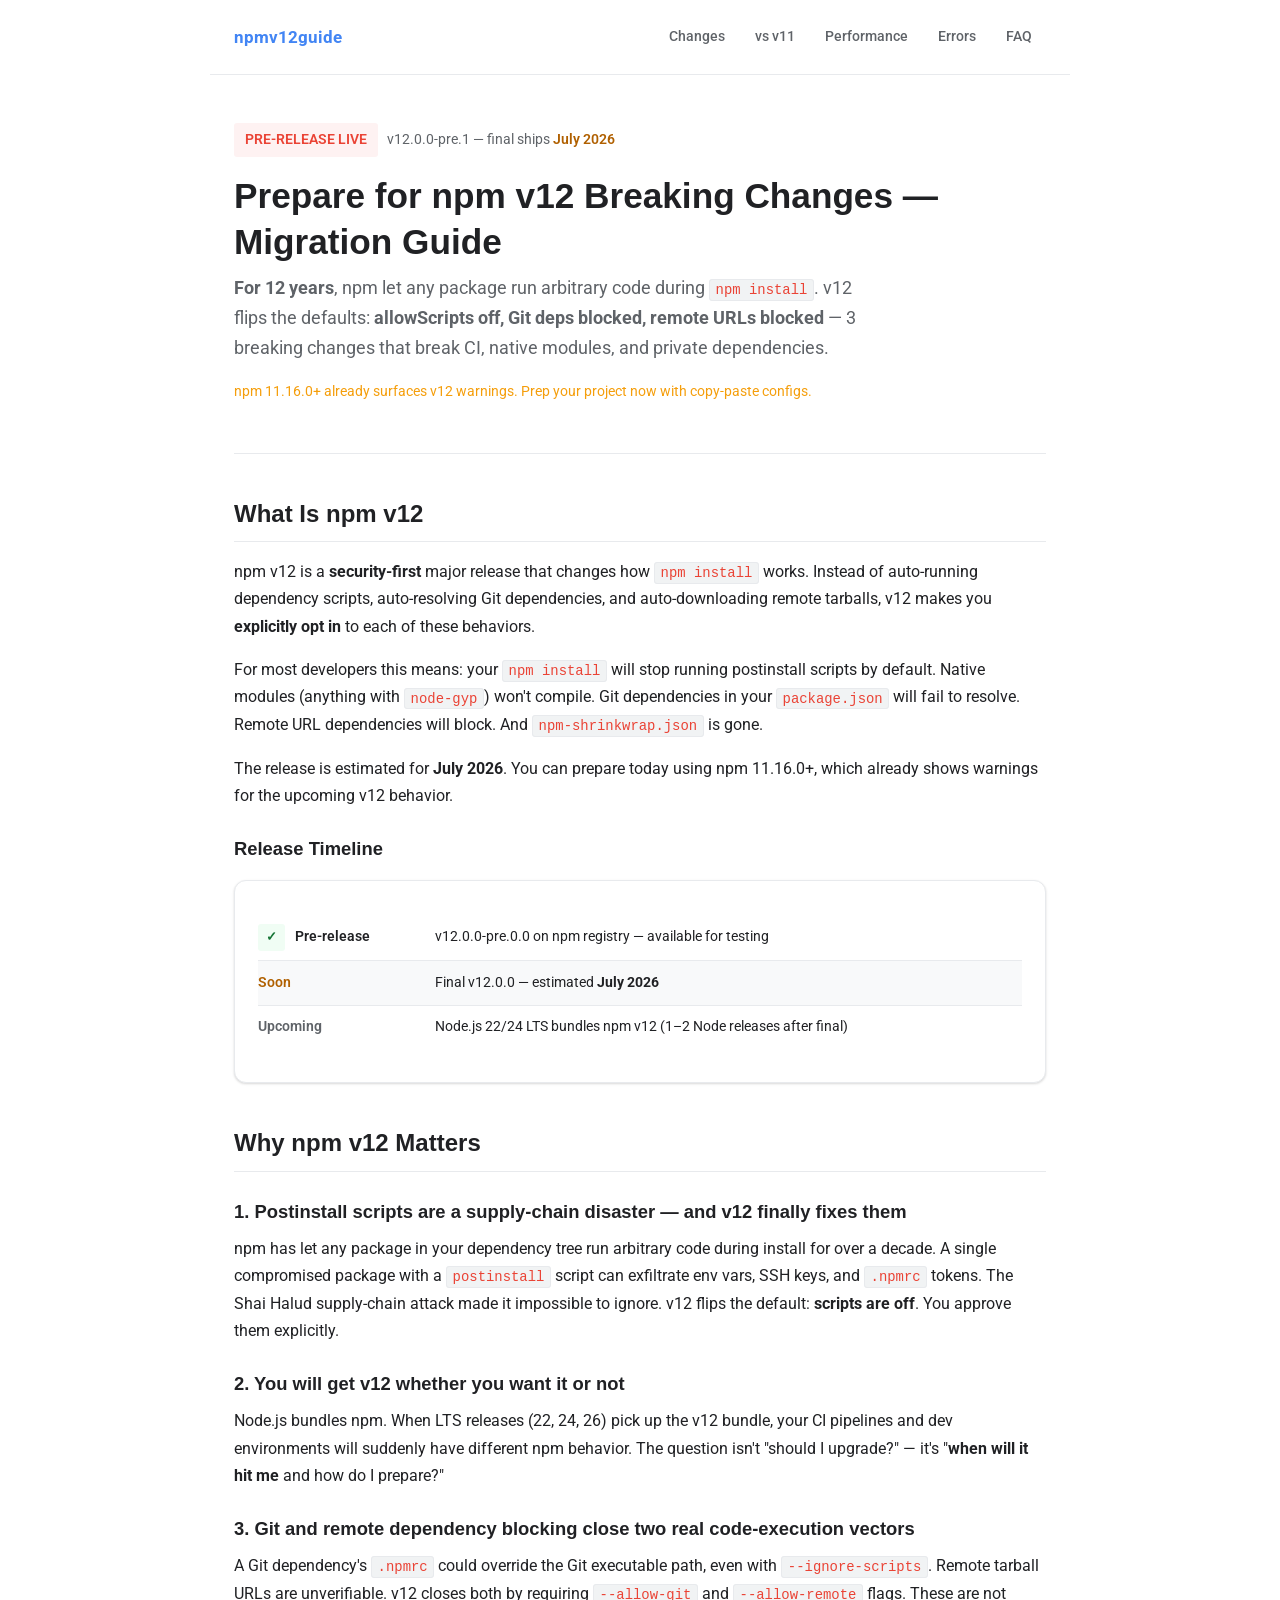
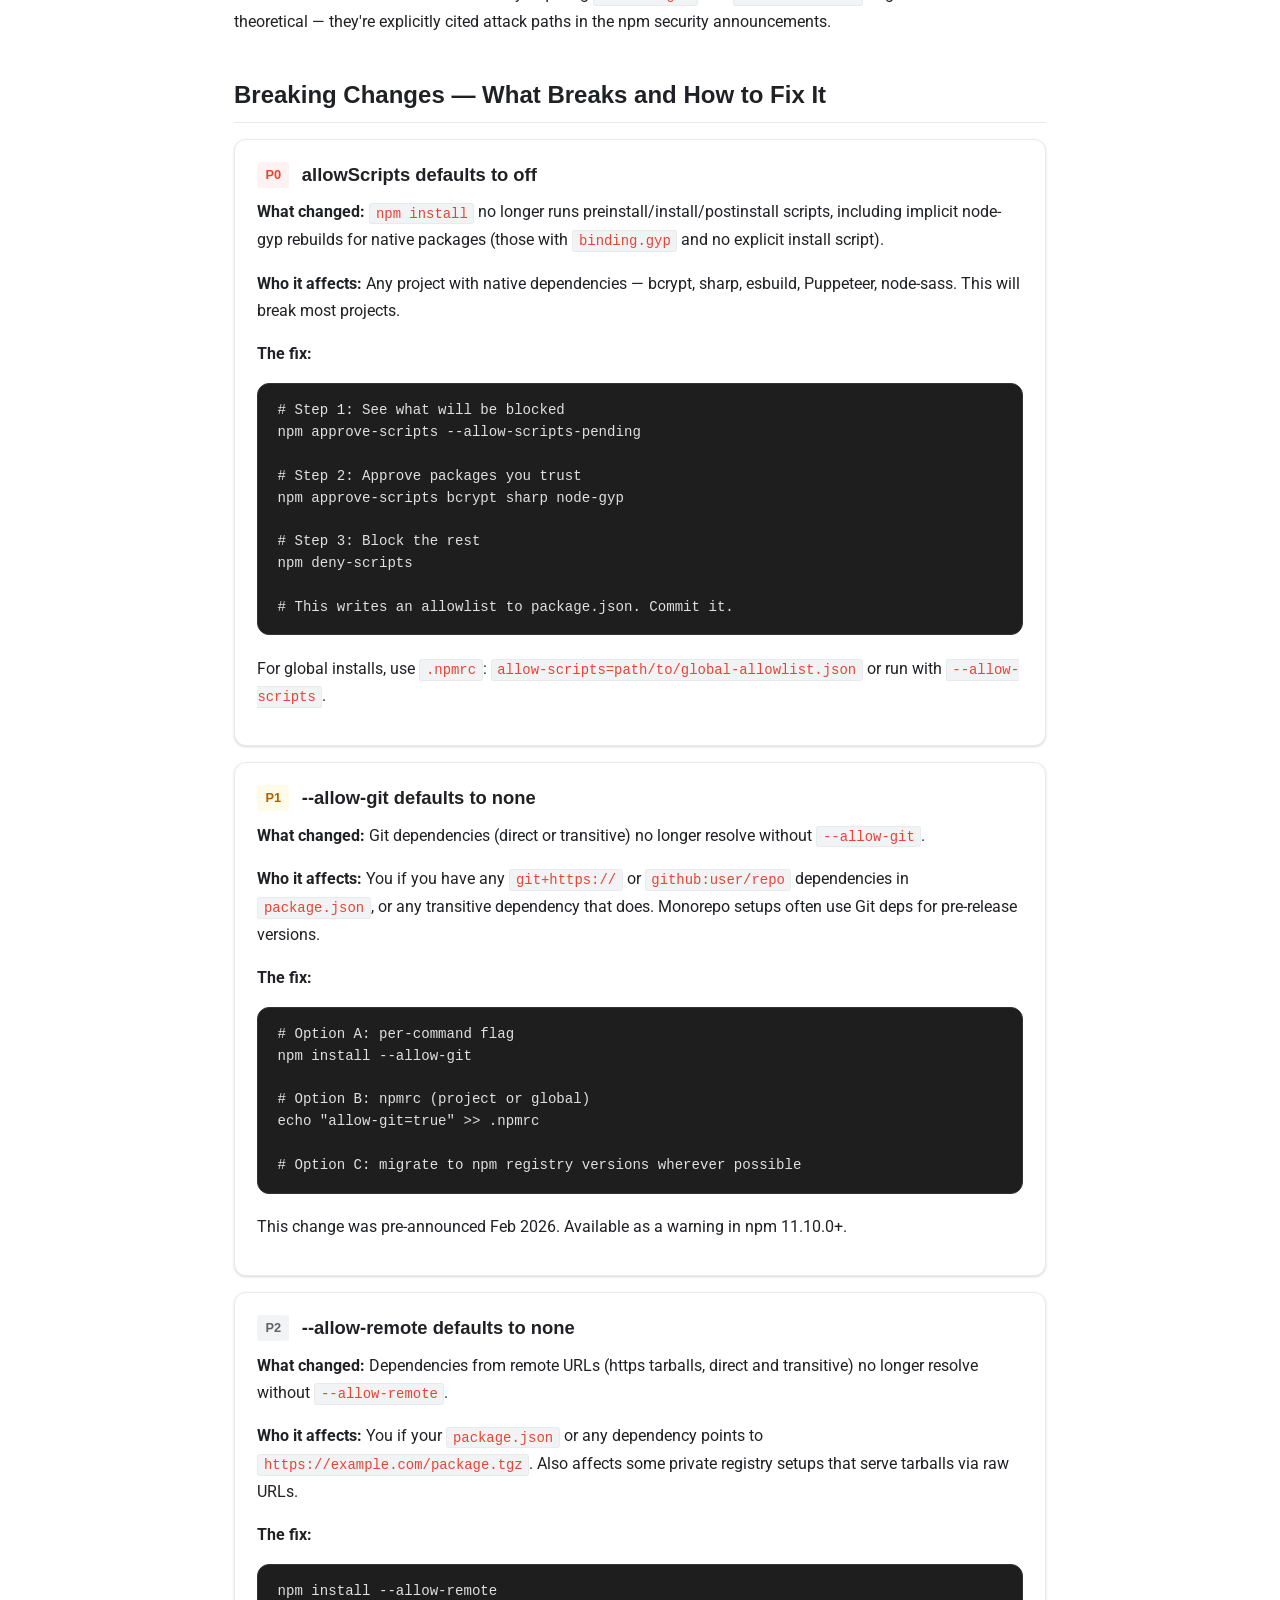
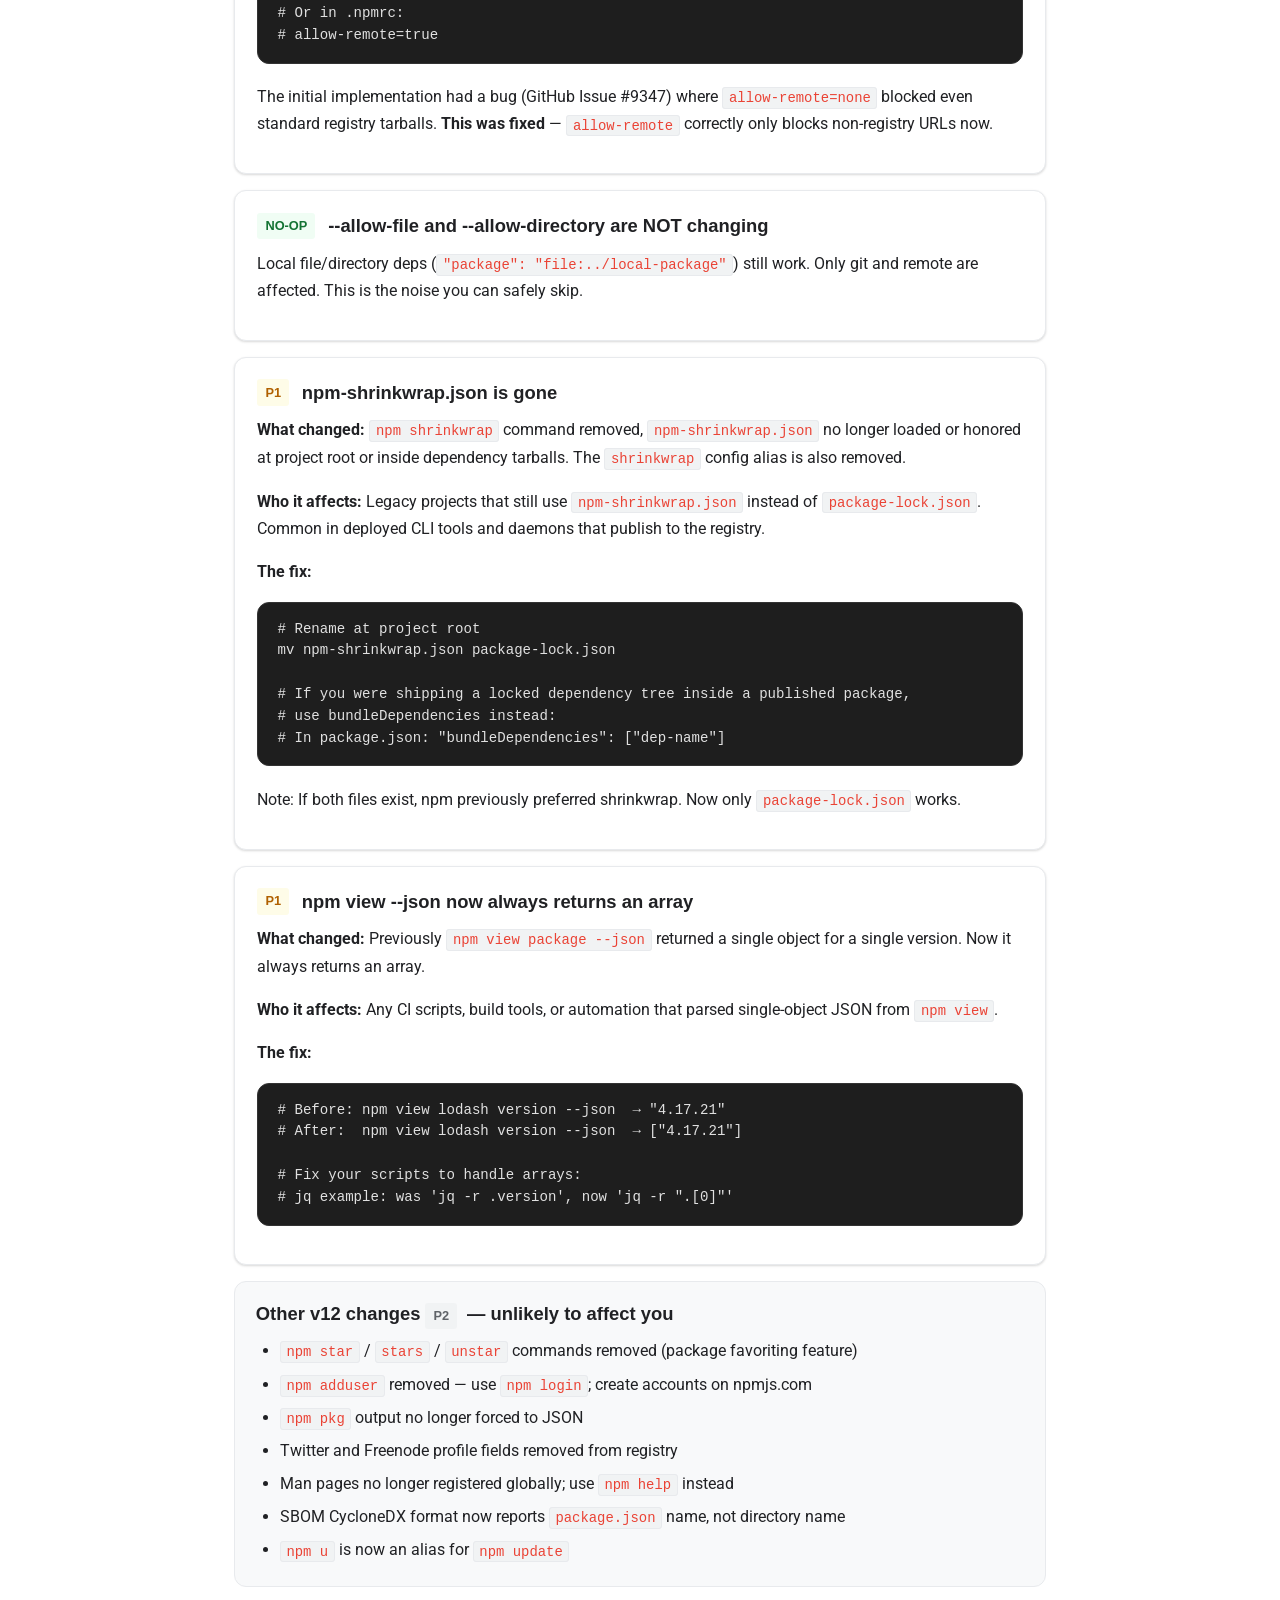
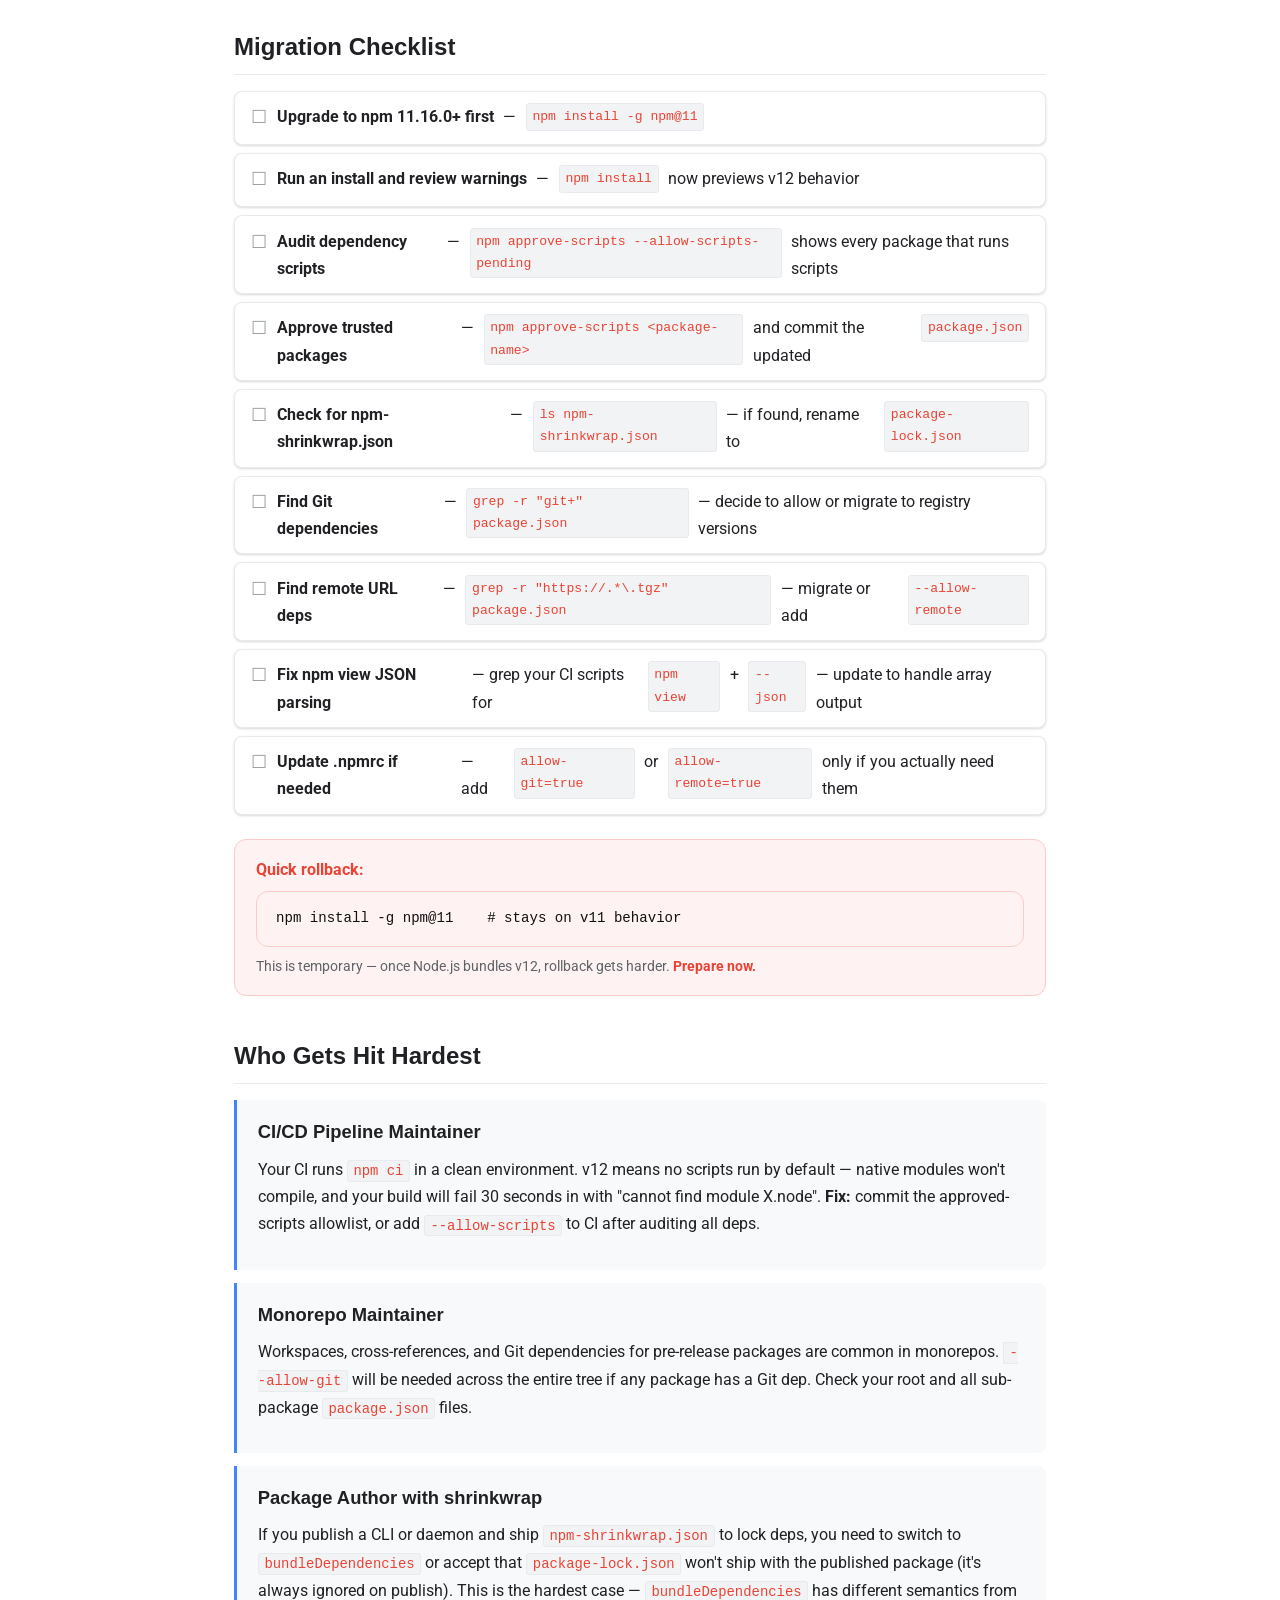
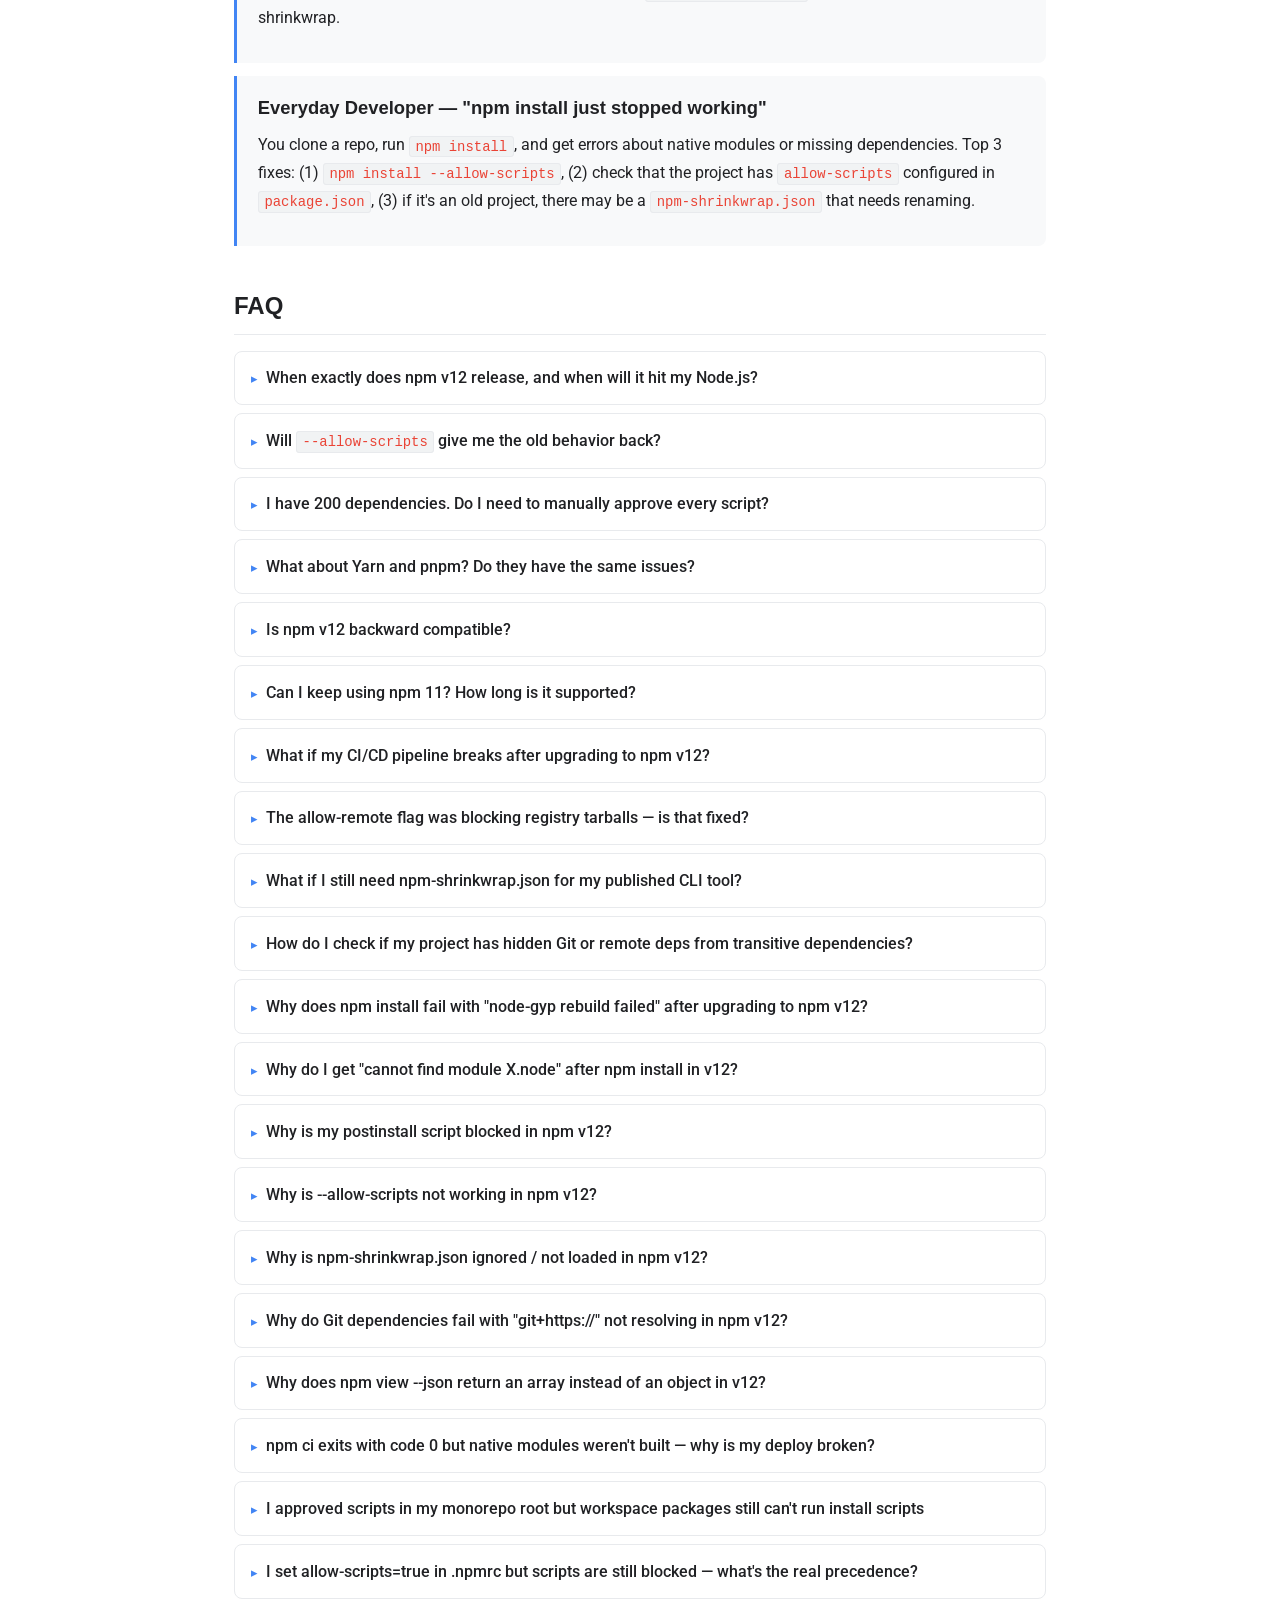
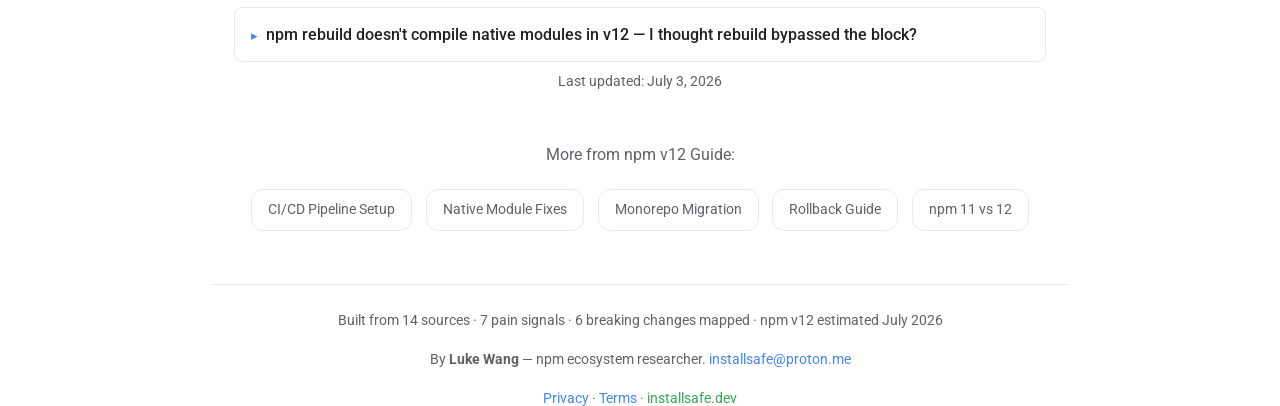
==== index.html @ 4acd0937 "fix: _redirects, E-E-A-T signals (author, email, visible date) - Add _redirects file - Add visible "" ====
<!DOCTYPE html>
<html lang="en">
<head>
<meta charset="UTF-8">
<meta name="viewport" content="width=device-width, initial-scale=1.0">
<title>npm v12 Breaking Changes &amp; Release Date — July 2026 Migration Guide</title>
<meta name="description" content="npm v12 pre-release is live (v12.0.0-pre.1, June 19). Final ships July 2026. Scripts disabled by default, Git deps blocked, remote URLs blocked. 11.16.0 is the last 11.x stable.">
<meta property="og:title" content="npm v12 Breaking Changes &amp; Release Date — July 2026 Migration Guide">
<meta property="og:description" content="npm v12 pre-release is live (v12.0.0-pre.1, June 19). Final ships July 2026. Scripts disabled by default, Git deps blocked, remote URLs blocked. 11.16.0 is the last 11.x stable.">
<meta property="og:type" content="article">
<meta property="og:url" content="https://installsafe.dev/">
<meta property="og:site_name" content="npm v12 Guide">
<meta name="twitter:card" content="summary_large_image">
<meta name="twitter:title" content="npm v12 Breaking Changes &amp; Release Date — July 2026 Migration Guide">
<meta property="og:image" content="https://installsafe.dev/assets/og-image.png">
<meta property="og:image:width" content="1200">
<meta property="og:image:height" content="630">
<meta name="twitter:image" content="https://installsafe.dev/assets/og-image.png">
<meta name="twitter:description" content="npm v12 pre-release is live (v12.0.0-pre.1). Final ships July 2026. 11.16.0 is the last 11.x stable.">
<link rel="canonical" href="https://installsafe.dev/">
<link rel="icon" type="image/svg+xml" href="/assets/favicon.svg">
<link rel="icon" type="image/png" sizes="48x48" href="/assets/favicon-48.png">
<link rel="icon" type="image/png" sizes="96x96" href="/assets/favicon-96.png">
<link rel="icon" type="image/x-icon" href="/favicon.ico">
<link rel="apple-touch-icon" sizes="180x180" href="/assets/apple-touch-icon.png">
<link rel="preconnect" href="https://fonts.googleapis.com">
<link href="https://fonts.googleapis.com/css2?family=Google+Sans:wght@400;500;700&family=Roboto:wght@300;400;500;700&family=Roboto+Mono:wght@400;500&display=swap" rel="stylesheet" media="print" onload="this.media='all'">
<noscript><link href="https://fonts.googleapis.com/css2?family=Google+Sans:wght@400;500;700&family=Roboto:wght@300;400;500;700&family=Roboto+Mono:wght@400;500&display=swap" rel="stylesheet"></noscript>
<link rel="stylesheet" href="/css/style.css">
</head>
<body>

<nav class="nav">
  <a href="/" class="nav-logo">npm<span style="color:var(--accent);">v12</span>guide</a>
  <div class="nav-links">
    <a href="/">Changes</a>
    <a href="/vs-npm-11/">vs v11</a>
    <a href="/performance/">Performance</a>
    <a href="/errors/">Errors</a>
    <a href="/faq/">FAQ</a>
  </div>
</nav>

<main>

<section class="hero">
  <div style="margin-bottom:16px;"><span class="priority-tag tag-p0" style="font-size:.9rem;padding:.3rem .7rem;">PRE-RELEASE LIVE</span> <span style="color:var(--text-muted);font-size:.85rem;">v12.0.0-pre.1 — final ships <span class="eta">July 2026</span></span></div>
  <h1>Prepare for npm v12 Breaking Changes — Migration Guide</h1>
  <p style="font-size:1.1rem;color:var(--text-muted);max-width:640px;">
    <strong>For 12 years</strong>, npm let any package run arbitrary code during <code>npm install</code>.
    v12 flips the defaults: <strong>allowScripts off, Git deps blocked, remote URLs blocked</strong> — 3 breaking changes that break CI, native modules, and private dependencies.
  </p>
  <p style="color:var(--warn);font-size:.9rem;">
    npm 11.16.0+ already surfaces v12 warnings. Prep your project now with copy-paste configs.
  </p>
</section>

<section id="what">
<h2>What Is npm v12</h2>
<p>
  npm v12 is a <strong>security-first</strong> major release that changes how <code>npm install</code> works.
  Instead of auto-running dependency scripts, auto-resolving Git dependencies, and auto-downloading remote tarballs,
  v12 makes you <strong>explicitly opt in</strong> to each of these behaviors.
</p>
<p>
  For most developers this means: your <code>npm install</code> will stop running postinstall scripts by default.
  Native modules (anything with <code>node-gyp</code>) won't compile.
  Git dependencies in your <code>package.json</code> will fail to resolve.
  Remote URL dependencies will block.
  And <code>npm-shrinkwrap.json</code> is gone.
</p>
<p>
  The release is estimated for <strong>July 2026</strong>.
  You can prepare today using npm 11.16.0+, which already shows warnings for the upcoming v12 behavior.
</p>

<h3>Release Timeline</h3>
<div class="breaking-change" style="padding:1rem 1.4rem;">
  <table style="width:100%;border-collapse:collapse;">
    <tbody>
      <tr style="border-bottom:1px solid var(--gray-200);">
        <td style="padding:.6rem .8rem .6rem 0;font-weight:600;white-space:nowrap;"><span class="priority-tag tag-skip" style="margin-right:.4rem;">&#10003;</span> Pre-release</td>
        <td style="padding:.6rem 0;">v12.0.0-pre.0.0 on npm registry — available for testing</td>
      </tr>
      <tr style="border-bottom:1px solid var(--gray-200);">
        <td style="padding:.6rem .8rem .6rem 0;font-weight:600;white-space:nowrap;"><span class="eta">Soon</span></td>
        <td style="padding:.6rem 0;">Final v12.0.0 — estimated <strong>July 2026</strong></td>
      </tr>
      <tr>
        <td style="padding:.6rem .8rem .6rem 0;font-weight:600;white-space:nowrap;"><span style="color:var(--text-muted);">Upcoming</span></td>
        <td style="padding:.6rem 0;">Node.js 22/24 LTS bundles npm v12 (1–2 Node releases after final)</td>
      </tr>
    </tbody>
  </table>
</div>
</section>

<section id="why">
<h2>Why npm v12 Matters</h2>

<h3>1. Postinstall scripts are a supply-chain disaster — and v12 finally fixes them</h3>
<p>
  npm has let any package in your dependency tree run arbitrary code during install for over a decade.
  A single compromised package with a <code>postinstall</code> script can exfiltrate env vars, SSH keys, and <code>.npmrc</code> tokens.
  The Shai Halud supply-chain attack made it impossible to ignore.
  v12 flips the default: <strong>scripts are off</strong>. You approve them explicitly.
</p>

<h3>2. You will get v12 whether you want it or not</h3>
<p>
  Node.js bundles npm. When LTS releases (22, 24, 26) pick up the v12 bundle, your CI pipelines and dev environments
  will suddenly have different npm behavior. The question isn't "should I upgrade?" — it's
  "<strong>when will it hit me</strong> and how do I prepare?"
</p>

<h3>3. Git and remote dependency blocking close two real code-execution vectors</h3>
<p>
  A Git dependency's <code>.npmrc</code> could override the Git executable path, even with <code>--ignore-scripts</code>.
  Remote tarball URLs are unverifiable. v12 closes both by requiring <code>--allow-git</code> and <code>--allow-remote</code> flags.
  These are not theoretical — they're explicitly cited attack paths in the npm security announcements.
</p>
</section>

<section id="breaking-changes">
<h2>Breaking Changes — What Breaks and How to Fix It</h2>

<div class="breaking-change">
  <h3><span class="priority-tag tag-p0">P0</span> allowScripts defaults to off</h3>
  <p><strong>What changed:</strong> <code>npm install</code> no longer runs preinstall/install/postinstall scripts, including implicit node-gyp rebuilds for native packages (those with <code>binding.gyp</code> and no explicit install script).</p>
  <p><strong>Who it affects:</strong> Any project with native dependencies — bcrypt, sharp, esbuild, Puppeteer, node-sass. This will break most projects.</p>
  <p><strong>The fix:</strong></p>
  <pre># Step 1: See what will be blocked
npm approve-scripts --allow-scripts-pending

# Step 2: Approve packages you trust
npm approve-scripts bcrypt sharp node-gyp

# Step 3: Block the rest
npm deny-scripts

# This writes an allowlist to package.json. Commit it.</pre>
  <p>For global installs, use <code>.npmrc</code>: <code>allow-scripts=path/to/global-allowlist.json</code> or run with <code>--allow-scripts</code>.</p>
</div>

<div class="breaking-change">
  <h3><span class="priority-tag tag-p1">P1</span> --allow-git defaults to none</h3>
  <p><strong>What changed:</strong> Git dependencies (direct or transitive) no longer resolve without <code>--allow-git</code>.</p>
  <p><strong>Who it affects:</strong> You if you have any <code>git+https://</code> or <code>github:user/repo</code> dependencies in <code>package.json</code>, or any transitive dependency that does. Monorepo setups often use Git deps for pre-release versions.</p>
  <p><strong>The fix:</strong></p>
  <pre># Option A: per-command flag
npm install --allow-git

# Option B: npmrc (project or global)
echo "allow-git=true" >> .npmrc

# Option C: migrate to npm registry versions wherever possible</pre>
  <p>This change was pre-announced Feb 2026. Available as a warning in npm 11.10.0+.</p>
</div>

<div class="breaking-change">
  <h3><span class="priority-tag tag-p2">P2</span> --allow-remote defaults to none</h3>
  <p><strong>What changed:</strong> Dependencies from remote URLs (https tarballs, direct and transitive) no longer resolve without <code>--allow-remote</code>.</p>
  <p><strong>Who it affects:</strong> You if your <code>package.json</code> or any dependency points to <code>https://example.com/package.tgz</code>. Also affects some private registry setups that serve tarballs via raw URLs.</p>
  <p><strong>The fix:</strong></p>
  <pre>npm install --allow-remote
# Or in .npmrc:
# allow-remote=true</pre>
  <p>The initial implementation had a bug (GitHub Issue #9347) where <code>allow-remote=none</code> blocked even standard registry tarballs. <strong>This was fixed</strong> — <code>allow-remote</code> correctly only blocks non-registry URLs now.</p>
</div>

<div class="breaking-change">
  <h3><span class="priority-tag tag-skip">NO-OP</span> --allow-file and --allow-directory are NOT changing</h3>
  <p>Local file/directory deps (<code>"package": "file:../local-package"</code>) still work. Only git and remote are affected. This is the noise you can safely skip.</p>
</div>

<div class="breaking-change">
  <h3><span class="priority-tag tag-p1">P1</span> npm-shrinkwrap.json is gone</h3>
  <p><strong>What changed:</strong> <code>npm shrinkwrap</code> command removed, <code>npm-shrinkwrap.json</code> no longer loaded or honored at project root or inside dependency tarballs. The <code>shrinkwrap</code> config alias is also removed.</p>
  <p><strong>Who it affects:</strong> Legacy projects that still use <code>npm-shrinkwrap.json</code> instead of <code>package-lock.json</code>. Common in deployed CLI tools and daemons that publish to the registry.</p>
  <p><strong>The fix:</strong></p>
  <pre># Rename at project root
mv npm-shrinkwrap.json package-lock.json

# If you were shipping a locked dependency tree inside a published package,
# use bundleDependencies instead:
# In package.json: "bundleDependencies": ["dep-name"]</pre>
  <p>Note: If both files exist, npm previously preferred shrinkwrap. Now only <code>package-lock.json</code> works.</p>
</div>

<div class="breaking-change">
  <h3><span class="priority-tag tag-p1">P1</span> npm view --json now always returns an array</h3>
  <p><strong>What changed:</strong> Previously <code>npm view package --json</code> returned a single object for a single version. Now it always returns an array.</p>
  <p><strong>Who it affects:</strong> Any CI scripts, build tools, or automation that parsed single-object JSON from <code>npm view</code>.</p>
  <p><strong>The fix:</strong></p>
  <pre># Before: npm view lodash version --json  → "4.17.21"
# After:  npm view lodash version --json  → ["4.17.21"]

# Fix your scripts to handle arrays:
# jq example: was 'jq -r .version', now 'jq -r ".[0]"'</pre>
</div>

<div class="other-changes">
  <h3 style="margin-top:0;">Other v12 changes <span class="priority-tag tag-p2">P2</span> — unlikely to affect you</h3>
  <ul>
    <li><code>npm star</code> / <code>stars</code> / <code>unstar</code> commands removed (package favoriting feature)</li>
    <li><code>npm adduser</code> removed — use <code>npm login</code>; create accounts on npmjs.com</li>
    <li><code>npm pkg</code> output no longer forced to JSON</li>
    <li>Twitter and Freenode profile fields removed from registry</li>
    <li>Man pages no longer registered globally; use <code>npm help</code> instead</li>
    <li>SBOM CycloneDX format now reports <code>package.json</code> name, not directory name</li>
    <li><code>npm u</code> is now an alias for <code>npm update</code></li>
  </ul>
</div>
</section>

<section id="checklist">
<h2>Migration Checklist</h2>
<ol class="checklist">
  <li><strong>Upgrade to npm 11.16.0+ first</strong> — <code>npm install -g npm@11</code></li>
  <li><strong>Run an install and review warnings</strong> — <code>npm install</code> now previews v12 behavior</li>
  <li><strong>Audit dependency scripts</strong> — <code>npm approve-scripts --allow-scripts-pending</code> shows every package that runs scripts</li>
  <li><strong>Approve trusted packages</strong> — <code>npm approve-scripts &lt;package-name&gt;</code> and commit the updated <code>package.json</code></li>
  <li><strong>Check for npm-shrinkwrap.json</strong> — <code>ls npm-shrinkwrap.json</code> — if found, rename to <code>package-lock.json</code></li>
  <li><strong>Find Git dependencies</strong> — <code>grep -r "git+" package.json</code> — decide to allow or migrate to registry versions</li>
  <li><strong>Find remote URL deps</strong> — <code>grep -r "https://.*\.tgz" package.json</code> — migrate or add <code>--allow-remote</code></li>
  <li><strong>Fix npm view JSON parsing</strong> — grep your CI scripts for <code>npm view</code> + <code>--json</code> — update to handle array output</li>
  <li><strong>Update .npmrc if needed</strong> — add <code>allow-git=true</code> or <code>allow-remote=true</code> only if you actually need them</li>
</ol>

<div class="rollback">
  <strong>Quick rollback:</strong>
  <pre style="margin:.5rem 0 0;background:transparent;border-color:#fecaca;">npm install -g npm@11    # stays on v11 behavior</pre>
  <p style="margin:.5rem 0 0;font-size:.9rem;color:var(--text-muted);">This is temporary — once Node.js bundles v12, rollback gets harder. <strong>Prepare now.</strong></p>
</div>
</section>

<section id="use-cases">
<h2>Who Gets Hit Hardest</h2>

<div class="use-case">
  <h3>CI/CD Pipeline Maintainer</h3>
  <p>Your CI runs <code>npm ci</code> in a clean environment. v12 means no scripts run by default — native modules won't compile, and your build will fail 30 seconds in with "cannot find module X.node". <strong>Fix:</strong> commit the approved-scripts allowlist, or add <code>--allow-scripts</code> to CI after auditing all deps.</p>
</div>

<div class="use-case">
  <h3>Monorepo Maintainer</h3>
  <p>Workspaces, cross-references, and Git dependencies for pre-release packages are common in monorepos. <code>--allow-git</code> will be needed across the entire tree if any package has a Git dep. Check your root and all sub-package <code>package.json</code> files.</p>
</div>

<div class="use-case">
  <h3>Package Author with shrinkwrap</h3>
  <p>If you publish a CLI or daemon and ship <code>npm-shrinkwrap.json</code> to lock deps, you need to switch to <code>bundleDependencies</code> or accept that <code>package-lock.json</code> won't ship with the published package (it's always ignored on publish). This is the hardest case — <code>bundleDependencies</code> has different semantics from shrinkwrap.</p>
</div>

<div class="use-case">
  <h3>Everyday Developer — "npm install just stopped working"</h3>
  <p>You clone a repo, run <code>npm install</code>, and get errors about native modules or missing dependencies. Top 3 fixes: (1) <code>npm install --allow-scripts</code>, (2) check that the project has <code>allow-scripts</code> configured in <code>package.json</code>, (3) if it's an old project, there may be a <code>npm-shrinkwrap.json</code> that needs renaming.</p>
</div>
</section>

<section id="faq">
<h2>FAQ</h2>

<details>
  <summary>When exactly does npm v12 release, and when will it hit my Node.js?</summary>
  <div class="faq-answer"><p>npm v12 is estimated July 2026. No confirmed date for Node.js bundling. Current LTS lines (22, 24, 26) ship npm 11.x. Historically, new npm majors take 2–4 Node releases to land. But you should prepare now — v11.16.0 already shows warnings.</p></div>
</details>

<details>
  <summary>Will <code>--allow-scripts</code> give me the old behavior back?</summary>
  <div class="faq-answer"><p>Yes. Adding <code>allow-scripts=all</code> to <code>.npmrc</code> restores the pre-v12 behavior. But the point is to move to an explicit allowlist approach. <code>npm approve-scripts</code> per package is the intended workflow — it's more secure and transparent.</p></div>
</details>

<details>
  <summary>I have 200 dependencies. Do I need to manually approve every script?</summary>
  <div class="faq-answer"><p>No. Most packages don't have lifecycle scripts. Run <code>npm approve-scripts --allow-scripts-pending</code> to see the actual list — likely 3–8 packages. Approve the ones you trust (sharp, esbuild, node-gyp itself) and deny the rest.</p></div>
</details>

<details>
  <summary>What about Yarn and pnpm? Do they have the same issues?</summary>
  <div class="faq-answer"><p>pnpm already supports per-package script allowlisting (via <code>pnpm.onlyBuiltDependencies</code>). Yarn 4+ has similar supply-chain protections. Both have had these controls for longer than npm. If you're already on pnpm/Yarn, you may not feel this pain at all.</p></div>
</details>

<details>
  <summary>Is npm v12 backward compatible?</summary>
  <div class="faq-answer"><p>No. npm v12 is a major version with intentional breaking changes. Scripts disabled by default, Git deps blocked, remote URLs blocked, <code>npm-shrinkwrap.json</code> removed, and <code>npm view --json</code> returning arrays instead of objects. Projects that worked with npm 11 may fail to install, build, or deploy under v12 without configuration changes. The migration checklist above covers all known breaking changes.</p></div>
</details>

<details>
  <summary>Can I keep using npm 11? How long is it supported?</summary>
  <div class="faq-answer"><p>Yes, for now. <code>npm install -g npm@11</code> keeps you on v11. But this is temporary — once Node.js LTS (22, 24, 26) bundles npm v12, staying on v11 means manually pinning npm in every environment (CI, Docker, dev machines). npm 11 will receive security patches for a limited time after v12 ships, but npm doesn't publish an LTS calendar. <strong>Plan to migrate within 1-2 months of the Node.js bundle, not the npm v12 release date.</strong></p></div>
</details>

<details>
  <summary>What if my CI/CD pipeline breaks after upgrading to npm v12?</summary>
  <div class="faq-answer"><p>Three most common failures: (1) Native modules won't compile because scripts are blocked — run <code>npm approve-scripts</code> and commit the allowlist. (2) Git dependencies won't resolve — add <code>--allow-git</code> or migrate to registry versions. (3) <code>npm ci</code> exits cleanly but <code>node_modules</code> is missing compiled binaries — add a smoke test after install. <strong>Critical:</strong> don't rely on exit codes alone. npm v12's <code>npm ci</code> can pass while your app is broken. See the <a href="/ci-cd/">CI/CD guide</a> for full pipeline fixes.</p></div>
</details>

<details>
  <summary>The allow-remote flag was blocking registry tarballs — is that fixed?</summary>
  <div class="faq-answer"><p>Yes. GitHub Issue #9347 tracked a bug where <code>allow-remote=none</code> blocked even standard npm registry downloads. Fixed in npm 11.15.0+. The flag correctly only blocks non-registry URLs now.</p></div>
</details>

<details>
  <summary>What if I still need npm-shrinkwrap.json for my published CLI tool?</summary>
  <div class="faq-answer"><p>Switch to <code>bundleDependencies</code>. Add <code>"bundleDependencies": ["dep-a", "dep-b"]</code> to <code>package.json</code>. When published, those deps are bundled in the tarball and installed from the local copy. Different semantics from shrinkwrap but solves the same problem.</p></div>
</details>

<details>
  <summary>How do I check if my project has hidden Git or remote deps from transitive dependencies?</summary>
  <div class="faq-answer"><p>Run <code>npm ls --all | grep -E "(git\+|https://.*\.tgz)"</code> while on npm 11.16.0+. Warnings will flag any transitive Git or remote deps. You can also audit your lockfile: <code>grep -r "git+" package-lock.json</code>.</p></div>
</details>

<details>
  <summary>Why does npm install fail with "node-gyp rebuild failed" after upgrading to npm v12?</summary>
  <div class="faq-answer"><p>npm v12 disables all lifecycle scripts by default — including the implicit <code>node-gyp rebuild</code> that compiles native addons. When a package has a <code>binding.gyp</code> file, npm used to auto-run node-gyp. Now it's blocked. Fix: run <code>npm approve-scripts --allow-scripts-pending</code> to see which packages need native compilation, then <code>npm approve-scripts &lt;package-name&gt;</code> for each one you trust (e.g., bcrypt, sharp, node-gyp itself). Or add <code>--allow-scripts</code> as a quick workaround during migration.</p></div>
</details>

<details>
  <summary>Why do I get "cannot find module X.node" after npm install in v12?</summary>
  <div class="faq-answer"><p>This error means a native addon failed to compile because its install script was blocked. The <code>.node</code> binary is produced by <code>node-gyp rebuild</code> which no longer runs by default. Check <code>npm approve-scripts --allow-scripts-pending</code> — the package with the missing <code>.node</code> file (e.g., <code>node-sass</code>, <code>bcrypt</code>) needs script approval. Once approved, re-run <code>npm install</code> and the native binary will be built.</p></div>
</details>

<details>
  <summary>Why is my postinstall script blocked in npm v12?</summary>
  <div class="faq-answer"><p>npm v12 flips the default: <strong>all</strong> lifecycle scripts (preinstall, install, postinstall) are blocked by default. This is the intended security behavior — npm won't run arbitrary code from dependencies without your explicit approval. To approve specific packages, use <code>npm approve-scripts &lt;name&gt;</code>. The approved list is stored in your <code>package.json</code> under <code>"scripts"</code>. Commit this file so your team and CI share the same allowlist.</p></div>
</details>

<details>
  <summary>Why is --allow-scripts not working in npm v12?</summary>
  <div class="faq-answer"><p>If <code>npm install --allow-scripts</code> doesn't seem to work, check two things: (1) You're running npm >= 11.11.0 — the <code>--allow-scripts</code> flag was added in that version and may behave differently in early releases. (2) In npm v12, <code>--allow-scripts</code> only enables the top-level install scripts, not transitive dependency scripts — you still need per-package approval for deep dependencies. Use <code>npm approve-scripts --allow-scripts-pending</code> to see the full list.</p></div>
</details>

<details>
  <summary>Why is npm-shrinkwrap.json ignored / not loaded in npm v12?</summary>
  <div class="faq-answer"><p><code>npm-shrinkwrap.json</code> is fully removed in v12 — the file is no longer read, loaded, or honored, even if it exists at the project root or inside published tarballs. Rename it to <code>package-lock.json</code>: <code>mv npm-shrinkwrap.json package-lock.json</code>. If you were shipping shrinkwrap inside a published package to lock dependency trees, switch to <code>bundleDependencies</code> in <code>package.json</code> instead.</p></div>
</details>

<details>
  <summary>Why do Git dependencies fail with "git+https://" not resolving in npm v12?</summary>
  <div class="faq-answer"><p>npm v12 blocks all Git-based dependencies (<code>git+https://</code>, <code>github:user/repo</code>) by default. You'll see errors like <code>npm ERR! Git dependency not allowed</code> or the install simply skips them. Fix: either add <code>--allow-git</code> to your <code>npm install</code> command, set <code>allow-git=true</code> in <code>.npmrc</code>, or (preferred) migrate Git dependencies to registry-published versions. Check your tree with <code>grep -r "git+" package.json package-lock.json</code>.</p></div>
</details>

<details>
  <summary>Why does npm view --json return an array instead of an object in v12?</summary>
  <div class="faq-answer"><p>npm v12 changed <code>npm view --json</code> output to always return an array, even for single-version queries. Scripts that parsed the old single-object format will break — e.g., <code>jq -r '.version'</code> needs to become <code>jq -r '.[0].version'</code>. Search your CI scripts and Makefiles for <code>npm view</code> combined with <code>--json</code> and update the JSON parsing accordingly.</p></div>
</details>

<details>
  <summary>npm ci exits with code 0 but native modules weren't built — why is my deploy broken?</summary>
  <div class="faq-answer"><p>This is the most dangerous scenario in npm v12. <code>npm ci</code> doesn't fail when scripts are blocked — it just skips them and exits cleanly. Your CI passes, but <code>node_modules</code> is missing compiled <code>.node</code> binaries (bcrypt, sharp, etc.). The app crashes at runtime with "cannot find module X.node", not at build time. Fix: Always run <code>npm approve-scripts --allow-scripts-pending</code> in CI first, approve the required packages, and commit the allowlist. Add a smoke test after <code>npm ci</code> that actually requires the native module — don't rely on exit codes alone.</p></div>
</details>

<details>
  <summary>I approved scripts in my monorepo root but workspace packages still can't run install scripts</summary>
  <div class="faq-answer"><p>npm v12's <code>allow-scripts</code> approval is per-package and stored in each package's <code>package.json</code>. The root <code>package.json</code> allowlist doesn't propagate to workspace packages — each workspace with native deps needs its own <code>npm approve-scripts</code> run from within that workspace directory. For monorepos, the safest approach: set <code>allow-scripts=all</code> in the root <code>.npmrc</code> temporarily while you audit, then run <code>npm approve-scripts --allow-scripts-pending</code> in each workspace directory before committing individual allowlists.</p></div>
</details>

<details>
  <summary>I set allow-scripts=true in .npmrc but scripts are still blocked — what's the real precedence?</summary>
  <div class="faq-answer"><p>There's a critical distinction: <code>allow-scripts=true</code> in <code>.npmrc</code> <em>enables</em> script execution globally, but each package still needs to be in the <em>allowlist</em> stored in <code>package.json</code>. Think of it as a two-gate system: gate 1 is the global on/off switch (<code>.npmrc</code> / <code>--allow-scripts</code> flag / env var), gate 2 is the per-package allowlist. Both must pass. If you want the old "everything runs" behavior, set <code>allow-scripts=all</code> (not <code>true</code>) in <code>.npmrc</code>. The precedence order for the global switch is: CLI flag > environment variable > .npmrc > default (off).</p></div>
</details>

<details>
  <summary>npm rebuild doesn't compile native modules in v12 — I thought rebuild bypassed the block?</summary>
  <div class="faq-answer"><p><code>npm rebuild</code> is also subject to script blocking in v12. If a package isn't in the allowlist, <code>npm rebuild &lt;package&gt;</code> will skip it silently. This breaks the classic troubleshooting workflow of "just run npm rebuild." Fix: approve the package first with <code>npm approve-scripts &lt;package&gt;</code>, then <code>npm rebuild &lt;package&gt;</code> will actually compile. Alternatively, <code>npm rebuild --allow-scripts</code> bypasses the block for the rebuild command only.</p></div>
</details>
</section>

<p style="color:var(--text-muted);font-size:0.85rem;text-align:center;">Last updated: July 3, 2026</p>
</main>

<section style="margin-top:3rem;text-align:center;">
  <p style="color:var(--text-muted);">More from npm v12 Guide:</p>
  <a href="/ci-cd/" class="back-link" style="margin:.3rem;">CI/CD Pipeline Setup</a>
  <a href="/native-modules/" class="back-link" style="margin:.3rem;">Native Module Fixes</a>
  <a href="/monorepo/" class="back-link" style="margin:.3rem;">Monorepo Migration</a>
  <a href="/rollback/" class="back-link" style="margin:.3rem;">Rollback Guide</a>
  <a href="/vs-npm-11/" class="back-link" style="margin:.3rem;">npm 11 vs 12</a>
</section>

<footer class="footer">
  <p>Built from 14 sources · 7 pain signals · 6 breaking changes mapped · npm v12 estimated July 2026</p>
      <p style="margin-top:.5rem;">By <strong>Luke Wang</strong> — npm ecosystem researcher. <a href="mailto:installsafe@proton.me">installsafe@proton.me</a></p>
  <p style="margin-top:.5rem;">
    <a href="/privacy/">Privacy</a> &middot;
    <a href="/terms/">Terms</a> &middot;
    <a href="https://installsafe.dev" style="color:var(--ok);">installsafe.dev</a>
  </p>
</footer>

<script type="application/ld+json">
{
  "@context": "https://schema.org",
  "@type": "Article",
  "headline": "npm v12 Breaking Changes: Migration Guide for Your Project",
  "description": "npm v12 disables dependency scripts, drops shrinkwrap, and blocks Git deps by default. What breaks, how to fix, and what to skip — with migration checklist.",
  "image": "https://installsafe.dev/assets/og-image.svg",
  "url": "https://installsafe.dev/",
  "datePublished": "2026-06-10T00:00:00+00:00",
  "dateModified": "2026-06-10T00:00:00+00:00",
  "author": {"@type": "Organization", "name": "npmv12guide", "url": "https://installsafe.dev"},
  "isAccessibleForFree": true,
  "isPartOf": {"@type": "WebSite", "url": "https://installsafe.dev/", "name": "npm v12 Guide"},
  "sameAs": ["https://github.com/npm/cli"]
}
</script>

<script type="application/ld+json">
{
  "@context": "https://schema.org",
  "@type": "Organization",
  "name": "npm v12 Guide",
  "url": "https://installsafe.dev/",
  "description": "npm v12 breaking changes migration guide — dependency scripts, Git deps, shrinkwrap fixes",
  "sameAs": ["https://github.com/npm/cli"]
}
</script>
<script type="application/ld+json">
{
  "@context": "https://schema.org",
  "@type": "WebSite",
  "name": "npm v12 Guide",
  "url": "https://installsafe.dev",
  "description": "npm v12 migration guide: breaking changes, migration checklist, vs npm 11 comparison",
  "inLanguage": "en"
}
</script>

<script type="application/ld+json">
{
  "@context": "https://schema.org",
  "@type": "BreadcrumbList",
  "itemListElement": [
    {"@type": "ListItem", "position": 1, "name": "Home", "item": "https://installsafe.dev/"},
    {"@type": "ListItem", "position": 2, "name": "npm v12 Migration Guide", "item": "https://installsafe.dev/"}
  ]
}
</script>

<script type="application/ld+json">
{
  "@context": "https://schema.org",
  "@type": "HowTo",
  "name": "How to Migrate to npm v12",
  "description": "9-step checklist to prepare your project for npm v12 breaking changes before the final release.",
  "step": [
    {"@type": "HowToStep", "position": 1, "name": "Upgrade to npm 11.16.0+ first", "text": "npm install -g npm@11 — npm 11.16.0+ already shows v12 deprecation warnings so you can preview what's coming before upgrading."},
    {"@type": "HowToStep", "position": 2, "name": "Run an install and review warnings", "text": "npm install now previews v12 behavior. Warnings flag scripts, Git deps, and remote URLs that will be blocked."},
    {"@type": "HowToStep", "position": 3, "name": "Audit dependency scripts", "text": "npm approve-scripts --allow-scripts-pending shows every package that runs lifecycle scripts. Most projects have only 3-8 such packages, not hundreds."},
    {"@type": "HowToStep", "position": 4, "name": "Approve trusted packages", "text": "npm approve-scripts <package-name> for each trusted package (e.g., sharp, esbuild, node-gyp). Commit the updated package.json with the allowlist."},
    {"@type": "HowToStep", "position": 5, "name": "Check for npm-shrinkwrap.json", "text": "ls npm-shrinkwrap.json — if found, rename to package-lock.json. npm-shrinkwrap.json is fully removed in v12."},
    {"@type": "HowToStep", "position": 6, "name": "Find Git dependencies", "text": "grep -r git+ package.json — find any git+https:// or github:user/repo dependencies and decide to allow (--allow-git) or migrate to registry versions."},
    {"@type": "HowToStep", "position": 7, "name": "Find remote URL deps", "text": "grep -r https://.*\\.tgz package.json — find remote tarball URLs and migrate or add --allow-remote."},
    {"@type": "HowToStep", "position": 8, "name": "Fix npm view JSON parsing", "text": "grep your CI scripts for npm view combined with --json — npm v12 now returns arrays instead of objects. Update jq parsing from .version to .[0].version."},
    {"@type": "HowToStep", "position": 9, "name": "Update .npmrc if needed", "text": "Add allow-git=true or allow-remote=true to .npmrc only if you actually need those features after auditing. Commit the changes."}
  ]
}
</script>

<script type="application/ld+json">
{
  "@context": "https://schema.org",
  "@type": "FAQPage",
  "mainEntity": [
    {"@type": "Question", "name": "When exactly does npm v12 release, and when will it hit my Node.js?", "acceptedAnswer": {"@type": "Answer", "text": "npm v12 is estimated July 2026. No confirmed date for Node.js bundling. Current LTS lines (22, 24, 26) ship npm 11.x. Historically, new npm majors take 2–4 Node releases to land. But you should prepare now — v11.16.0 already shows warnings."}},
    {"@type": "Question", "name": "Will --allow-scripts give me the old behavior back?", "acceptedAnswer": {"@type": "Answer", "text": "Yes. Adding allow-scripts=all to .npmrc restores the pre-v12 behavior. But the point is to move to an explicit allowlist approach. npm approve-scripts per package is the intended workflow — it's more secure and transparent."}},
    {"@type": "Question", "name": "I have 200 dependencies. Do I need to manually approve every script?", "acceptedAnswer": {"@type": "Answer", "text": "No. Most packages don't have lifecycle scripts. Run npm approve-scripts --allow-scripts-pending to see the actual list — likely 3–8 packages. Approve the ones you trust (sharp, esbuild, node-gyp itself) and deny the rest."}},
    {"@type": "Question", "name": "What about Yarn and pnpm? Do they have the same issues?", "acceptedAnswer": {"@type": "Answer", "text": "pnpm already supports per-package script allowlisting (via pnpm.onlyBuiltDependencies). Yarn 4+ has similar supply-chain protections. Both have had these controls for longer than npm."}},
    {"@type": "Question", "name": "Is npm v12 backward compatible?", "acceptedAnswer": {"@type": "Answer", "text": "No. npm v12 is a major version with intentional breaking changes. Scripts disabled by default, Git deps blocked, remote URLs blocked, npm-shrinkwrap.json removed, and npm view --json returning arrays instead of objects. Projects that worked with npm 11 may fail under v12 without configuration changes."}},
    {"@type": "Question", "name": "Can I keep using npm 11? How long is it supported?", "acceptedAnswer": {"@type": "Answer", "text": "Yes, for now. npm install -g npm@11 keeps you on v11. But this is temporary — once Node.js LTS bundles npm v12, staying on v11 means manually pinning npm everywhere. Plan to migrate within 1-2 months of the Node.js bundle, not the npm v12 release date."}},
    {"@type": "Question", "name": "What if my CI/CD pipeline breaks after upgrading to npm v12?", "acceptedAnswer": {"@type": "Answer", "text": "Three most common failures: (1) Native modules won't compile — run npm approve-scripts and commit the allowlist. (2) Git dependencies won't resolve — add --allow-git or migrate. (3) npm ci exits cleanly but node_modules is missing compiled binaries — add a smoke test after install. Do not rely on exit codes alone."}},
    {"@type": "Question", "name": "The allow-remote flag was blocking registry tarballs — is that fixed?", "acceptedAnswer": {"@type": "Answer", "text": "Yes. GitHub Issue #9347 tracked a bug where allow-remote=none blocked even standard npm registry downloads. Fixed in npm 11.15.0+. The flag correctly only blocks non-registry URLs now."}},
    {"@type": "Question", "name": "What if I still need npm-shrinkwrap.json for my published CLI tool?", "acceptedAnswer": {"@type": "Answer", "text": "Switch to bundleDependencies. Add \"bundleDependencies\": [\"dep-a\", \"dep-b\"] to package.json. When published, those deps are bundled in the tarball and installed from the local copy."}},
    {"@type": "Question", "name": "How do I check if my project has hidden Git or remote deps from transitive dependencies?", "acceptedAnswer": {"@type": "Answer", "text": "Run npm ls --all | grep -E \"(git+|https://.*\\.tgz)\" while on npm 11.16.0+. Warnings will flag any transitive Git or remote deps. You can also audit your lockfile with grep -r \"git+\" package-lock.json to find them."}},
    {"@type": "Question", "name": "Why does npm install fail with node-gyp rebuild failed after upgrading to npm v12?", "acceptedAnswer": {"@type": "Answer", "text": "npm v12 disables all lifecycle scripts by default — including the implicit node-gyp rebuild that compiles native addons. Fix: run npm approve-scripts --allow-scripts-pending to see which packages need native compilation, then npm approve-scripts <package-name> for each one you trust. Or add --allow-scripts as a quick workaround during migration."}},
    {"@type": "Question", "name": "Why do I get cannot find module X.node after npm install in v12?", "acceptedAnswer": {"@type": "Answer", "text": "This means a native addon failed to compile because its install script was blocked. The .node binary is produced by node-gyp rebuild which no longer runs by default. Run npm approve-scripts --allow-scripts-pending to find the package that needs script approval, approve it, and re-run npm install."}},
    {"@type": "Question", "name": "Why is my postinstall script blocked in npm v12?", "acceptedAnswer": {"@type": "Answer", "text": "npm v12 blocks all lifecycle scripts (preinstall, install, postinstall) by default. This is intended security behavior. Use npm approve-scripts <name> to approve specific packages. The approved list is stored in package.json — commit it so your team and CI share the same allowlist."}},
    {"@type": "Question", "name": "Why is --allow-scripts not working in npm v12?", "acceptedAnswer": {"@type": "Answer", "text": "Two things to check: (1) You need npm >= 11.11.0 for the --allow-scripts flag. (2) In v12, --allow-scripts only enables top-level scripts, not transitive dependency scripts — use npm approve-scripts --allow-scripts-pending to see the full list."}},
    {"@type": "Question", "name": "Why is npm-shrinkwrap.json ignored / not loaded in npm v12?", "acceptedAnswer": {"@type": "Answer", "text": "npm-shrinkwrap.json is fully removed in v12 — the file is no longer read, even if it exists. Rename it to package-lock.json. If you were shipping shrinkwrap inside a published package, switch to bundleDependencies in package.json instead."}},
    {"@type": "Question", "name": "Why do Git dependencies fail with git+https:// not resolving in npm v12?", "acceptedAnswer": {"@type": "Answer", "text": "npm v12 blocks all Git-based dependencies by default. Fix: add --allow-git to npm install, set allow-git=true in .npmrc, or (preferred) migrate Git deps to registry-published versions. Check your tree with grep -r git+ package.json."}},
    {"@type": "Question", "name": "Why does npm view --json return an array instead of an object in v12?", "acceptedAnswer": {"@type": "Answer", "text": "npm v12 changed npm view --json to always return an array, even for single-version queries. Scripts parsing the old single-object format will break — jq -r .version needs to become jq -r .[0].version. Search CI scripts for npm view combined with --json and update JSON parsing accordingly."}},
    {"@type": "Question", "name": "npm ci exits with code 0 but native modules were not built — why is my deploy broken?", "acceptedAnswer": {"@type": "Answer", "text": "npm ci does not fail when scripts are blocked — it skips them and exits cleanly. Your CI passes but node_modules is missing compiled .node binaries. Always run npm approve-scripts in CI first and commit the allowlist. Add a smoke test after npm ci that requires the native module — do not rely on exit codes alone."}},
    {"@type": "Question", "name": "I approved scripts in my monorepo root but workspace packages still cannot run install scripts", "acceptedAnswer": {"@type": "Answer", "text": "npm v12 allow-scripts approval is per-package. The root allowlist does not propagate to workspaces — each workspace with native deps needs its own npm approve-scripts run from within that workspace directory. Run npm approve-scripts --allow-scripts-pending in each workspace before committing individual allowlists."}},
    {"@type": "Question", "name": "I set allow-scripts=true in .npmrc but scripts are still blocked — what is the real precedence?", "acceptedAnswer": {"@type": "Answer", "text": "There is a two-gate system: gate 1 is the global on/off switch (.npmrc / --allow-scripts flag / env var), gate 2 is the per-package allowlist in package.json. Both must pass. For old behavior use allow-scripts=all. Precedence: CLI flag > env var > .npmrc > default (off)."}},
    {"@type": "Question", "name": "npm rebuild does not compile native modules in v12 — I thought rebuild bypassed the block?", "acceptedAnswer": {"@type": "Answer", "text": "npm rebuild is also subject to script blocking in v12. If a package is not in the allowlist, npm rebuild will skip it silently. Approve the package first with npm approve-scripts, then npm rebuild will compile. Or use npm rebuild --allow-scripts to bypass the block."}}
  ]
}
</script>

</body>
</html>
---- css/style.css ----
/* === Design Tokens === */
:root {
  --google-blue: #4285F4;
  --google-red: #EA4335;
  --google-yellow: #FBBC04;
  --google-green: #34A853;
  --gray-50: #f8f9fa;
  --gray-100: #f1f3f4;
  --gray-200: #e8eaed;
  --gray-300: #dadce0;
  --gray-500: #9aa0a6;
  --gray-700: #5f6368;
  --gray-900: #202124;
  --text: #202124;
  --text-muted: #5f6368;
  --bg: #ffffff;
  --bg-alt: #f8f9fa;
  --radius-sm: 8px;
  --radius: 12px;
  --radius-lg: 24px;
  --shadow-sm: 0 1px 2px rgba(0,0,0,0.06), 0 1px 3px rgba(0,0,0,0.1);
  --shadow: 0 1px 3px rgba(0,0,0,0.08), 0 4px 12px rgba(0,0,0,0.08);
  --max-w: 860px;
  --accent: var(--google-blue);
  --ok: var(--google-green);
  --warn: #f59e0b;
  --danger: var(--google-red);
}

*, *::before, *::after { box-sizing: border-box; margin: 0; padding: 0; }

html { scroll-behavior: smooth; scroll-padding-top: 80px; }

body {
  font-family: 'Google Sans', 'Roboto', -apple-system, BlinkMacSystemFont, "Segoe UI", Helvetica, Arial, sans-serif;
  font-size: 16px; line-height: 1.7;
  color: var(--text); background: var(--bg);
  -webkit-font-smoothing: antialiased;
}

/* === Nav === */
.nav {
  max-width: var(--max-w); margin: 0 auto; padding: 1.2rem 24px;
  border-bottom: 1px solid var(--gray-200);
  display: flex; align-items: center; justify-content: space-between;
  flex-wrap: wrap; gap: 0.5rem;
}
.nav-logo { font-weight: 700; font-size: 1.05rem; color: var(--google-blue); text-decoration: none; white-space: nowrap; }
.nav-logo:hover { color: var(--google-red); }
.nav-links { display: flex; list-style: none; gap: 2px; flex-wrap: wrap; align-items: center; }
.nav-links a { display: block; padding: 6px 14px; font-size: 14px; font-weight: 500; color: var(--gray-700); text-decoration: none; border-radius: 20px; transition: background 0.15s, color 0.15s; }
.nav-links a:hover { background: var(--gray-100); color: var(--text); }
.nav-links a.current { color: var(--text); font-weight: 600; }

/* === Main === */
main { max-width: var(--max-w); margin: 0 auto; padding: 0 24px; }

/* === Hero === */
.hero { padding: 3rem 0 2rem; border-bottom: 1px solid var(--gray-200); margin-bottom: 2rem; }
.hero h1 { font-family: 'Google Sans', sans-serif; font-size: clamp(28px, 4vw, 2.2rem); font-weight: 700; line-height: 1.3; margin-bottom: 0.6rem; color: var(--gray-900); }
.hero-sub { color: var(--text-muted); font-size: 1.05rem; line-height: 1.6; }

/* === Typography === */
h2 { font-family: 'Google Sans', sans-serif; font-size: 1.5rem; margin: 2.5rem 0 1rem; padding-bottom: 0.4rem; border-bottom: 1px solid var(--gray-200); }
h3 { font-family: 'Google Sans', sans-serif; font-size: 1.15rem; margin: 1.5rem 0 0.5rem; }
p { margin-bottom: 1rem; }
a { color: var(--google-blue); text-decoration: none; }
a:hover { text-decoration: underline; }
ul, ol { margin: .5rem 0 1rem 1.5rem; }
li { margin-bottom: .35rem; }

/* === Code === */
pre {
  background: #1e1e1e; border: 1px solid #333; color: #e0e0e0;
  border-radius: var(--radius); padding: 1rem 1.2rem;
  overflow-x: auto; font-size: .88rem; line-height: 1.55;
  margin: .8rem 0 1.2rem; position: relative;
}
pre code { font-family: 'Roboto Mono', 'Fira Code', monospace; font-size: .88rem; color: #e0e0e0; }
:not(pre) > code {
  background: var(--gray-100); padding: .12rem .35rem;
  border-radius: 3px; font-size: .87rem; border: 1px solid var(--gray-200);
  color: var(--google-red);
}

/* === Buttons === */
.btn {
  display: inline-block; padding: 10px 24px; border-radius: 24px;
  font-family: 'Google Sans', sans-serif; font-size: .9rem; font-weight: 500;
  text-decoration: none; transition: transform .15s, box-shadow .15s, background .15s;
}
.btn:hover { transform: translateY(-1px); text-decoration: none; }
.btn-primary { background: var(--google-blue); color: #fff; border: none; }
.btn-primary:hover { background: #3367d6; box-shadow: var(--shadow); }
.btn-outline { background: #fff; color: var(--google-blue); border: 1px solid var(--gray-300); }
.btn-outline:hover { background: var(--gray-50); border-color: var(--google-blue); box-shadow: var(--shadow); }

/* === Callouts === */
.callout {
  background: var(--gray-50); border-left: 4px solid var(--google-blue);
  border-radius: 0 var(--radius-sm) var(--radius-sm) 0;
  padding: 1rem 1.3rem; margin: 1rem 0; font-size: .93rem;
}
.callout p { margin-bottom: .5rem; }
.callout p:last-child { margin-bottom: 0; }
.callout.warn { border-left-color: var(--warn); }
.callout.ok { border-left-color: var(--google-green); }
.callout.danger { border-left-color: var(--danger); }

/* === Breaking Change Card === */
.breaking-change {
  background: #fff; border: 1px solid var(--gray-200);
  border-radius: var(--radius); padding: 1.2rem 1.4rem; margin: 1rem 0;
  box-shadow: var(--shadow-sm);
}
.breaking-change h3 { margin-top: 0; display: flex; align-items: center; gap: .5rem; }

/* === Checklist === */
.checklist { list-style: none; margin-left: 0; }
.checklist li {
  background: #fff; border: 1px solid var(--gray-200);
  border-radius: var(--radius-sm); padding: .7rem 1rem; margin-bottom: .5rem;
  display: flex; align-items: flex-start; gap: .6rem;
  box-shadow: var(--shadow-sm);
}
.checklist li::before { content: "☐"; color: var(--gray-500); font-size: 1.1rem; flex-shrink: 0; }
.checklist code { font-size: .82rem; }

/* === Use Case === */
.use-case {
  background: var(--gray-50); border-left: 3px solid var(--google-blue);
  border-radius: 0 var(--radius-sm) var(--radius-sm) 0;
  padding: 1rem 1.3rem; margin: .8rem 0;
}
.use-case h3 { margin-top: 0; }

/* === Rollback Warning === */
.rollback {
  background: #fef2f2; border: 1px solid #fecaca;
  border-radius: var(--radius); padding: 1rem 1.3rem; margin: 1.5rem 0 0;
}
.rollback strong { color: var(--danger); }
.rollback pre, .rollback pre code { color: #111 !important; }

/* === Other Changes === */
.other-changes {
  background: var(--gray-50); border: 1px solid var(--gray-200);
  border-radius: var(--radius); padding: 1rem 1.3rem;
}
.other-changes ul { margin-bottom: 0; }

/* === Priority Tags === */
.priority-tag { display: inline-block; padding: .15rem .5rem; border-radius: 3px; font-size: .8rem; font-weight: 600; margin-right: .3rem; }
.tag-p0 { background: #fef2f2; color: var(--danger); }
.tag-p1 { background: #fefce8; color: #b06000; }
.tag-p2 { background: var(--gray-100); color: var(--gray-700); }
.tag-skip { background: #f0fdf4; color: #137333; }
.eta { color: #b06000; font-weight: 600; }

/* === Tables === */
table {
  width: 100%; border-collapse: collapse; margin: 1rem 0;
  border: 1px solid var(--gray-200); border-radius: var(--radius); overflow: hidden;
}
thead { background: var(--gray-900); color: #fff; }
th, td { padding: .7rem 1rem; text-align: left; border-bottom: 1px solid var(--gray-200); font-size: .9rem; }
th { font-family: 'Google Sans', sans-serif; font-weight: 500; }
tbody tr:nth-child(even) { background: var(--gray-50); }
tr:last-child td { border-bottom: none; }

/* === FAQ (details/summary) === */
details {
  background: #fff; border: 1px solid var(--gray-200);
  border-radius: var(--radius-sm); margin-bottom: .5rem;
}
details summary { padding: .8rem 1rem; cursor: pointer; font-weight: 500; list-style: none; }
details summary::-webkit-details-marker { display: none; }
details summary::before { content: "▸"; margin-right: .5rem; color: var(--google-blue); font-size: .8rem; }
details[open] summary::before { content: "▾"; }
details[open] { border-color: var(--google-blue); }
.faq-answer { padding: 0 1rem 1rem 2rem; color: var(--text-muted); font-size: .93rem; }
.faq-answer p { color: var(--text-muted); }
.faq-answer code { font-size: .82rem; }

/* === Copy Button === */
.copy-btn {
  position: absolute; top: .5rem; right: .5rem;
  background: #333; border: 1px solid #555;
  color: #ccc; padding: .25rem .6rem; border-radius: 3px;
  font-size: .75rem; cursor: pointer;
}
.copy-btn:hover { color: #fff; border-color: #999; }
.copy-btn.copied { color: var(--google-green); border-color: var(--google-green); }

/* === Footer === */
.footer {
  max-width: var(--max-w); margin: 3rem auto 0; padding: 1.5rem 24px 0;
  border-top: 1px solid var(--gray-200);
  color: var(--text-muted); font-size: .85rem; text-align: center;
}
.footer a { color: var(--google-blue); }

/* === 404 === */
.page-404 { display: flex; flex-direction: column; align-items: center; justify-content: center; min-height: 100vh; padding: 2rem; text-align: center; }
.page-404 h1 { font-size: 4rem; margin-bottom: .5rem; }
.page-404 p { color: var(--text-muted); margin-bottom: 1.5rem; }

/* === Legal Pages === */
.legal { max-width: 720px; margin: 0 auto; padding: 0 24px; }
.legal h1 { font-size: 1.8rem; margin: 2.5rem 0 1.5rem; }
.legal h2 { font-size: 1.15rem; margin: 2rem 0 .8rem; color: var(--google-blue); border: none; padding: 0; }

/* === CTA Section === */
.cta-section { margin-top: 3rem; text-align: center; }
.cta-section h2 { border: none; margin-bottom: .5rem; }

/* === Comparison Table (vs-npm-11) === */
.compare-table {
  width: 100%; border-collapse: collapse; margin: 1rem 0 1.5rem; font-size: .9rem;
}
.compare-table th {
  background: var(--gray-100); text-align: left; padding: .65rem .8rem;
  border: 1px solid var(--gray-200); font-weight: 600;
}
.compare-table th:first-child { width: 35%; }
.compare-table td {
  padding: .55rem .8rem; border: 1px solid var(--gray-200); vertical-align: top;
}
.compare-table td:first-child { font-weight: 500; }
.compare-table .v11 { color: var(--text-muted); }
.compare-table .v12 { color: var(--text); }
.compare-table code { font-size: .8rem; }

/* === Tags (vs-npm-11) === */
.tag-yes { color: var(--ok); }
.tag-no { color: var(--danger); }
.tag-warn { color: var(--warn); }
.tag-new {
  display: inline-block; background: #f0fdf4; color: var(--ok);
  padding: .1rem .4rem; border-radius: 3px; font-size: .75rem; font-weight: 600; margin-left: .3rem;
}

/* === Verdict Card (vs-npm-11) === */
.verdict {
  background: #fff; border: 1px solid var(--gray-200);
  border-radius: var(--radius); padding: 1.2rem 1.4rem; margin: 1rem 0;
  box-shadow: var(--shadow-sm);
}
.verdict h3 { margin-top: 0; display: flex; align-items: center; gap: .5rem; }

/* === Decision Card (vs-npm-11, rollback) === */
.decision {
  background: var(--gray-50); border-left: 3px solid var(--accent);
  border-radius: 0 var(--radius-sm) var(--radius-sm) 0;
  padding: 1rem 1.3rem; margin: .8rem 0;
}
.decision h3 { margin-top: 0; }
.decision code { font-size: .82rem; }

/* === Error Block (errors) === */
.error-block {
  background: #fff; border: 1px solid var(--gray-200);
  border-radius: var(--radius); margin: 1.2rem 0; overflow: hidden;
  box-shadow: var(--shadow-sm);
}
.error-msg {
  background: #fef2f2; border-bottom: 1px solid #fecaca;
  padding: .8rem 1.2rem; font-family: 'Roboto Mono', monospace;
  font-size: .85rem; color: var(--danger);
}
.error-body { padding: 1rem 1.2rem; }
.error-body h4 { font-size: .95rem; margin-bottom: .4rem; }
.error-body p { color: var(--text-muted); font-size: .9rem; margin-bottom: .6rem; }
.error-body pre { margin: .6rem 0 0; }

/* === Bench Numbers (performance) === */
.bench-number {
  font-family: 'Google Sans', sans-serif;
  font-size: 1.8rem; font-weight: 700; color: var(--ok);
}
.bench-label { color: var(--text-muted); font-size: .85rem; }

/* === Highlight Box (privacy, terms) === */
.highlight {
  background: var(--gray-50); border: 1px solid var(--gray-200);
  border-radius: var(--radius); padding: 1.2rem 1.4rem; margin: 1.5rem 0;
}

/* === Back Link === */
.back-link {
  display: inline-block; margin: 2rem 0 1rem;
  padding: .5rem 1rem; border: 1px solid var(--gray-200);
  border-radius: var(--radius); color: var(--text-muted); font-size: .9rem; text-decoration: none;
}
.back-link:hover { border-color: var(--accent); color: var(--accent); text-decoration: none; }

/* === Responsive === */
@media (max-width: 768px) {
  .nav { flex-direction: column; align-items: flex-start; }
  .nav-links { margin-top: 4px; }
  .hero { padding: 2rem 0 1.5rem; }
}
@media (max-width: 480px) {
  h1 { font-size: 1.5rem; }
  pre { font-size: .8rem; padding: .8rem; }
  .breaking-change { padding: .9rem 1rem; }
  .compare-table { font-size: .78rem; }
  .compare-table td, .compare-table th { padding: .4rem .5rem; }
}
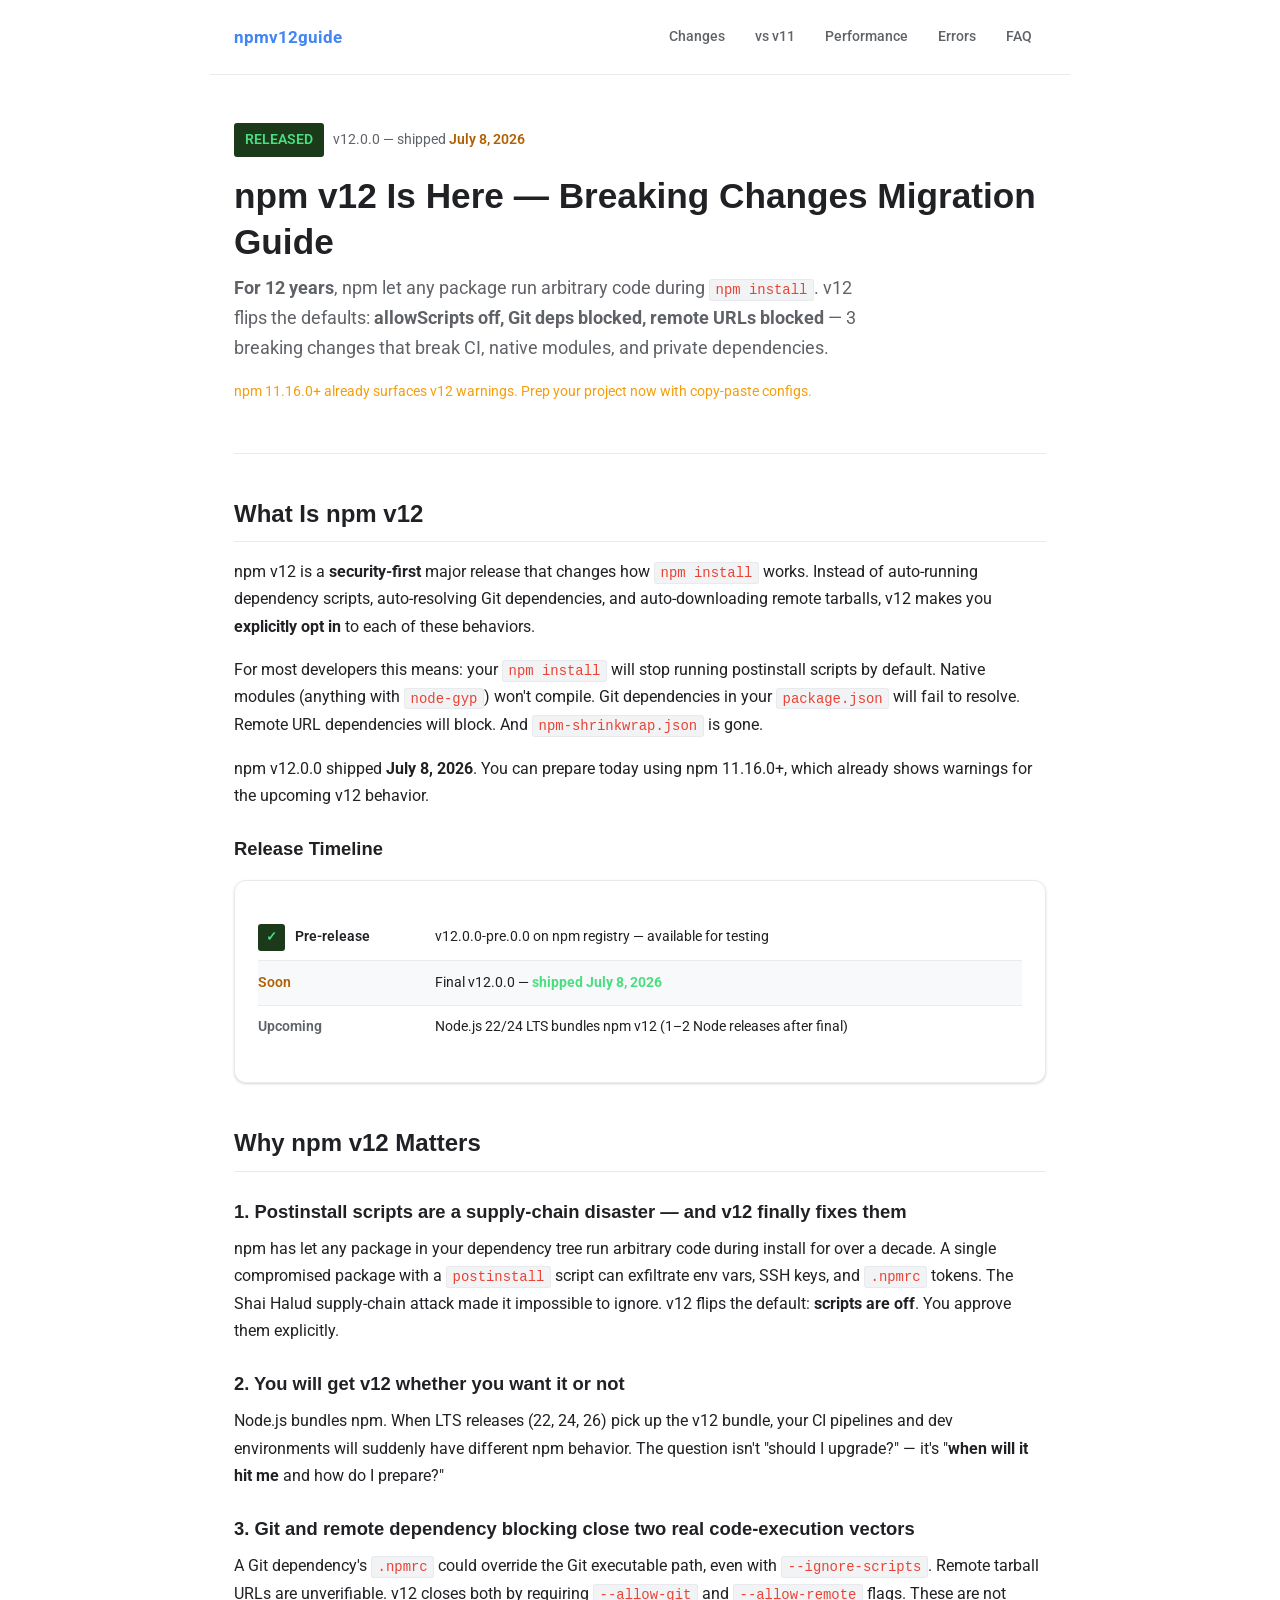
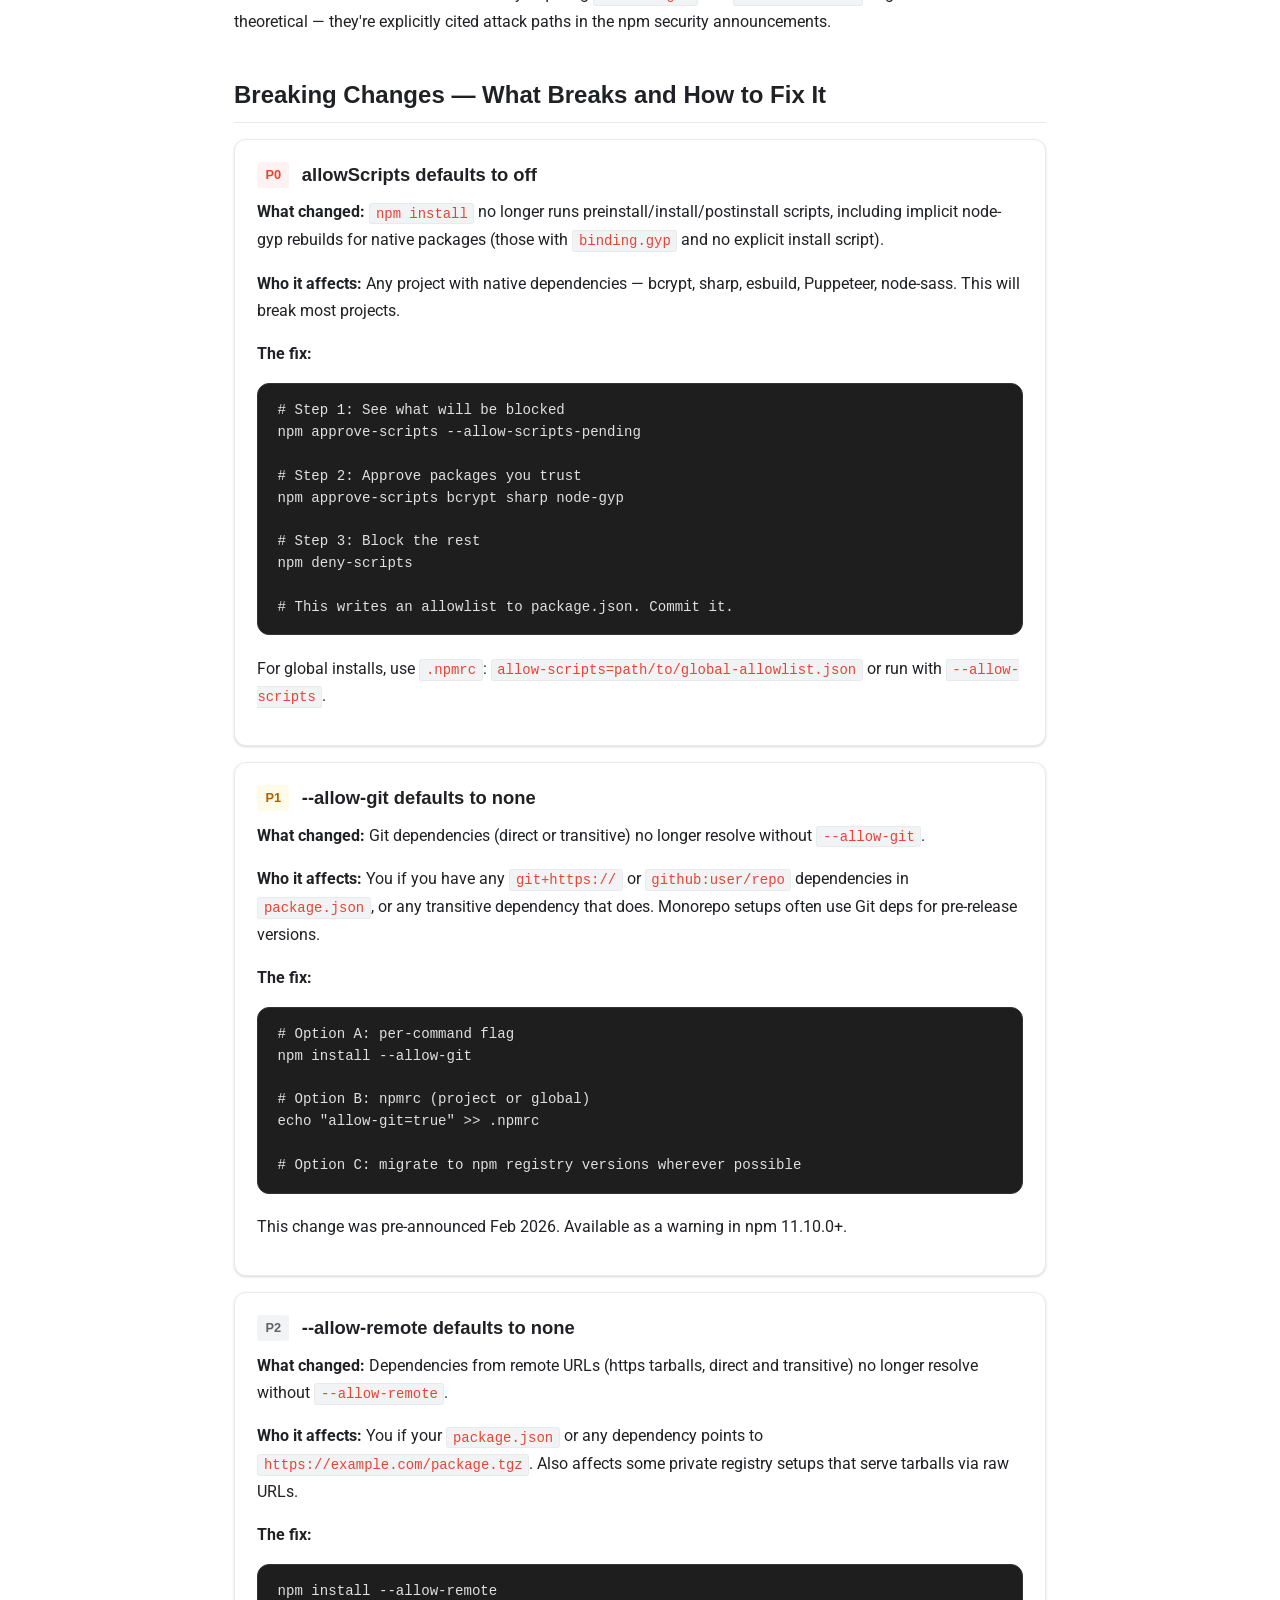
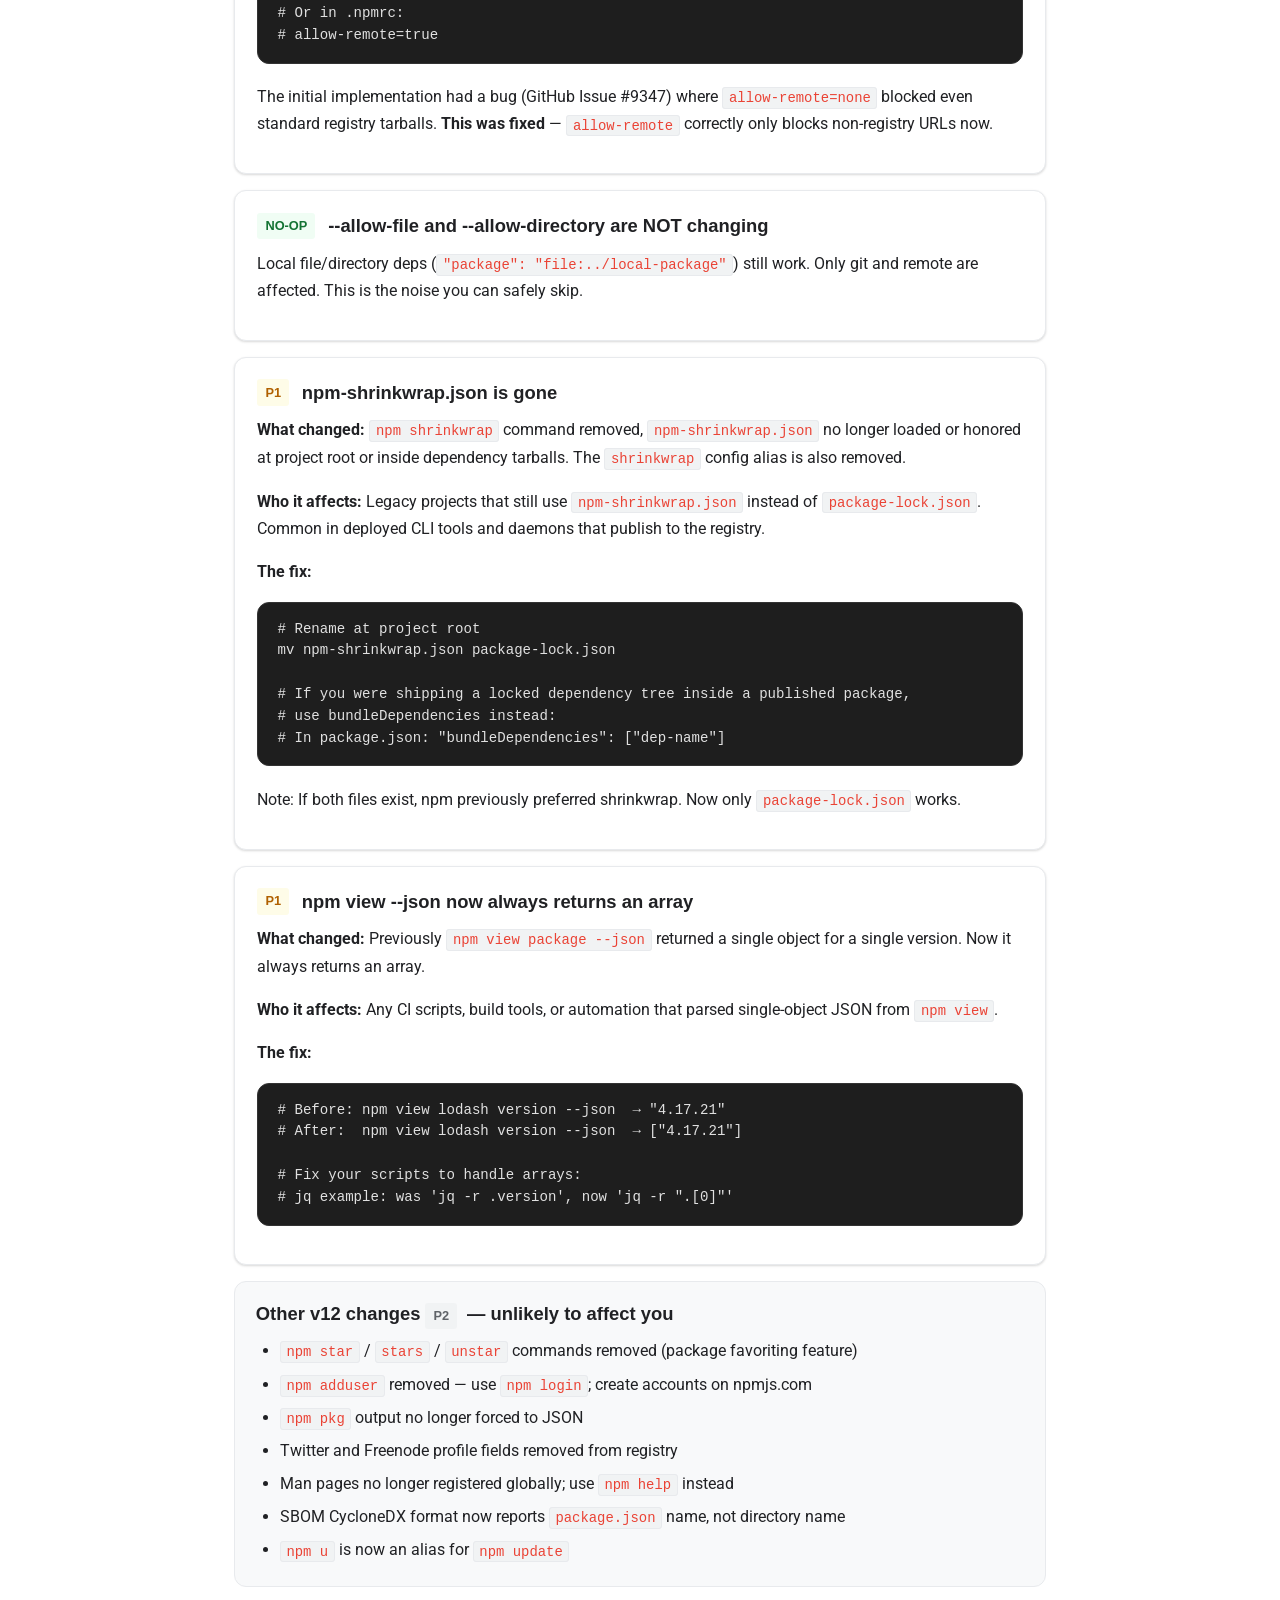
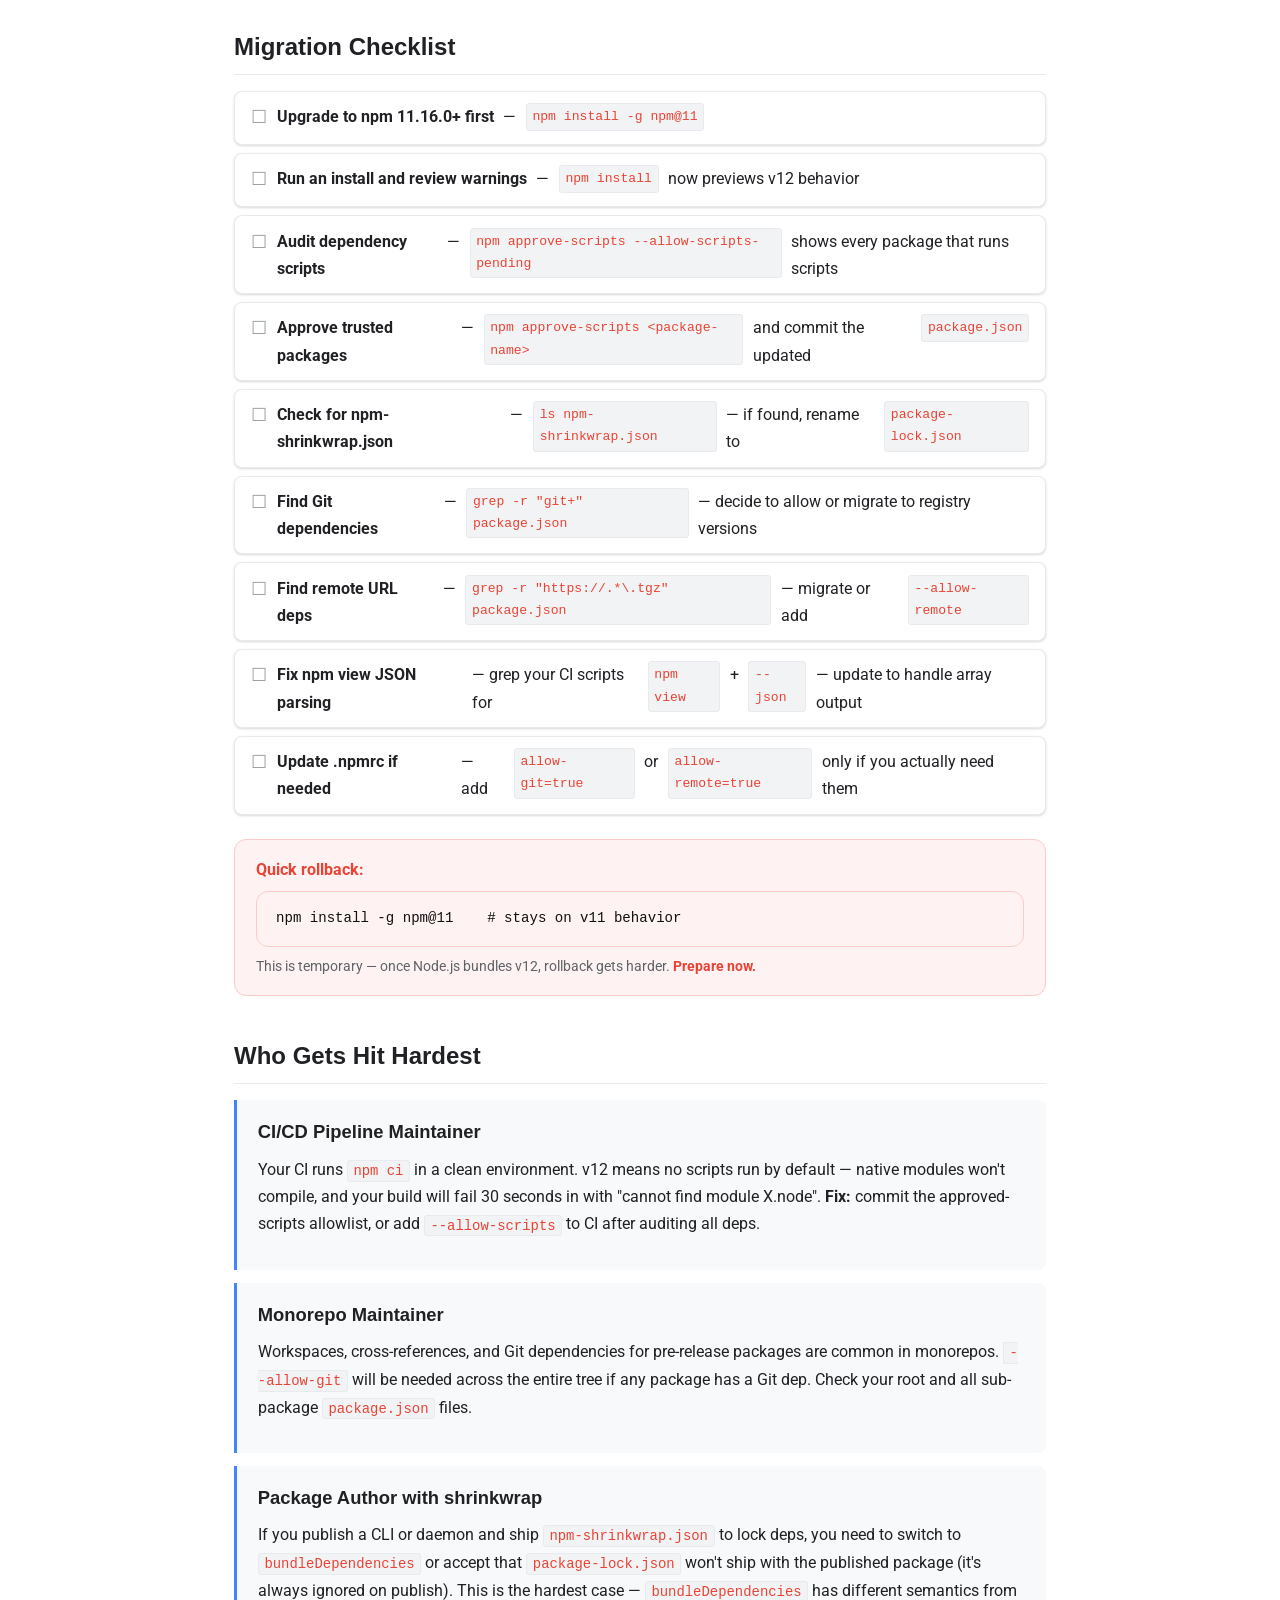
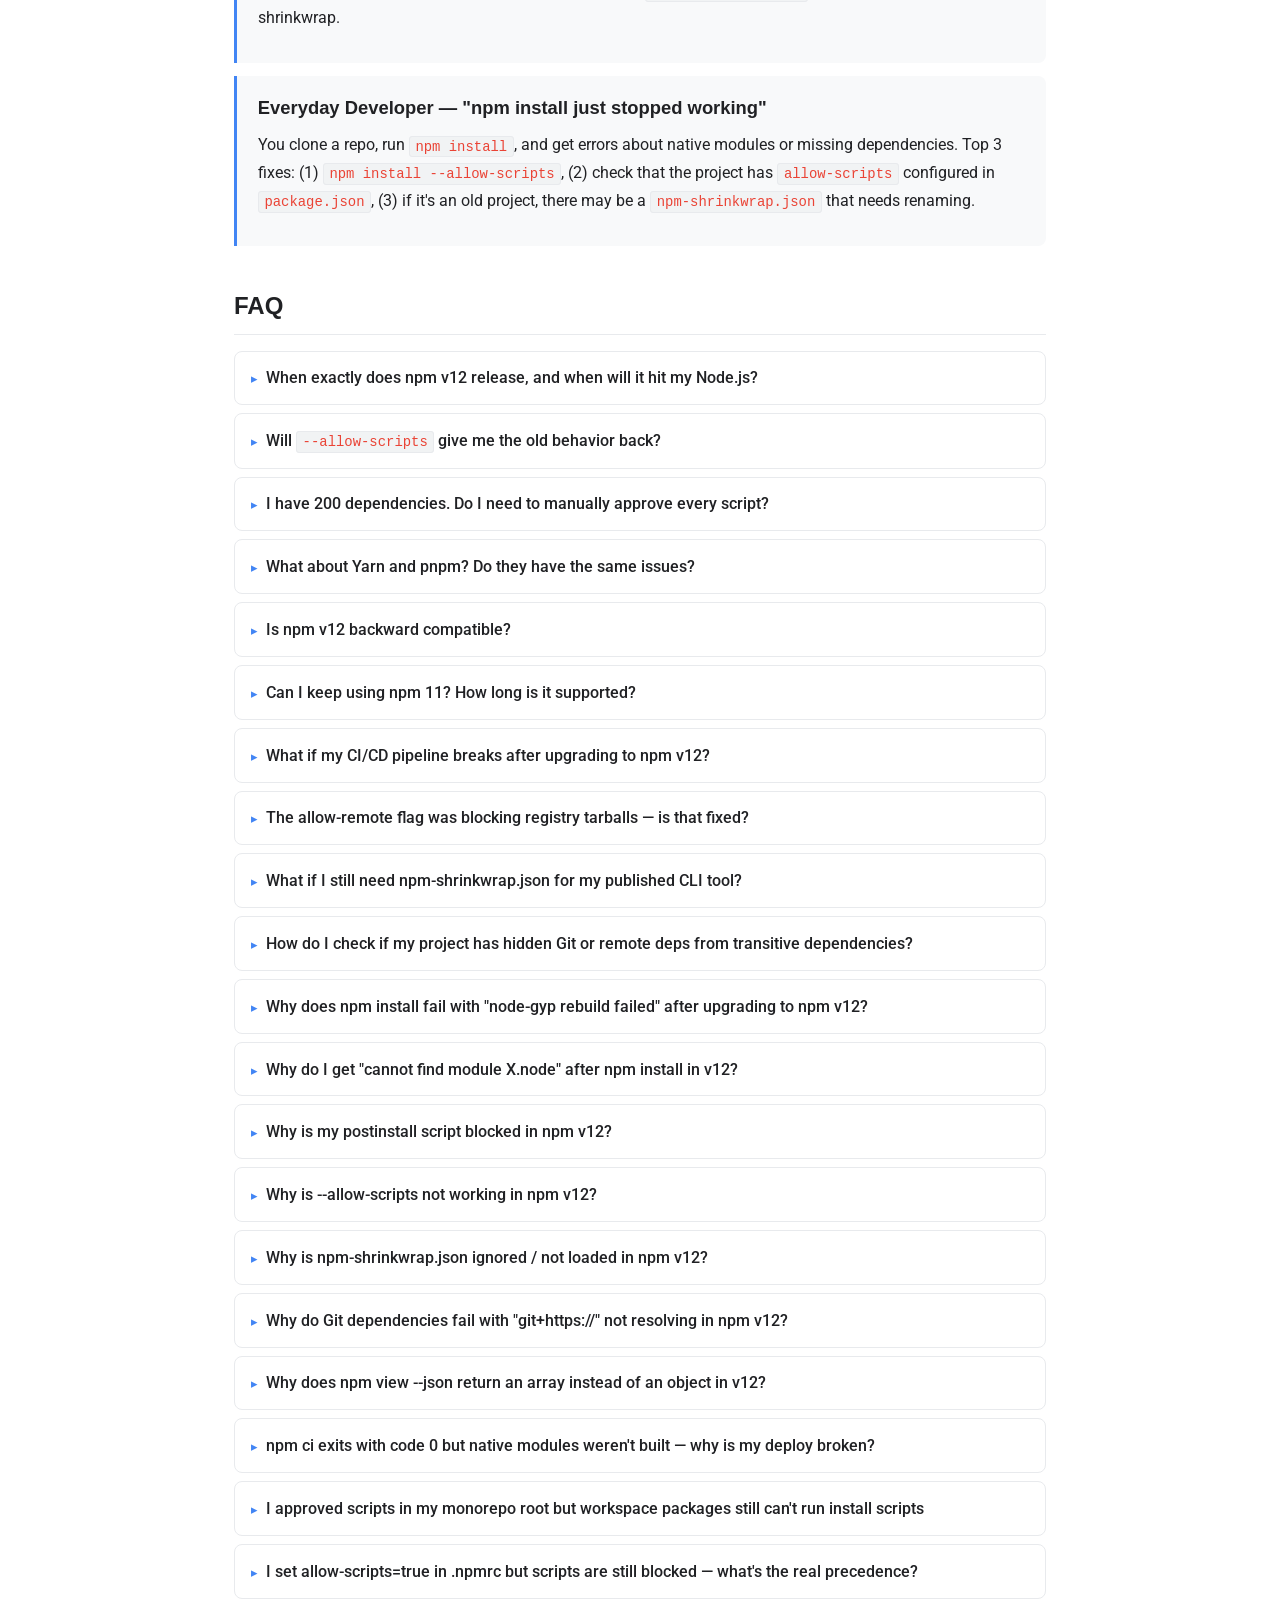
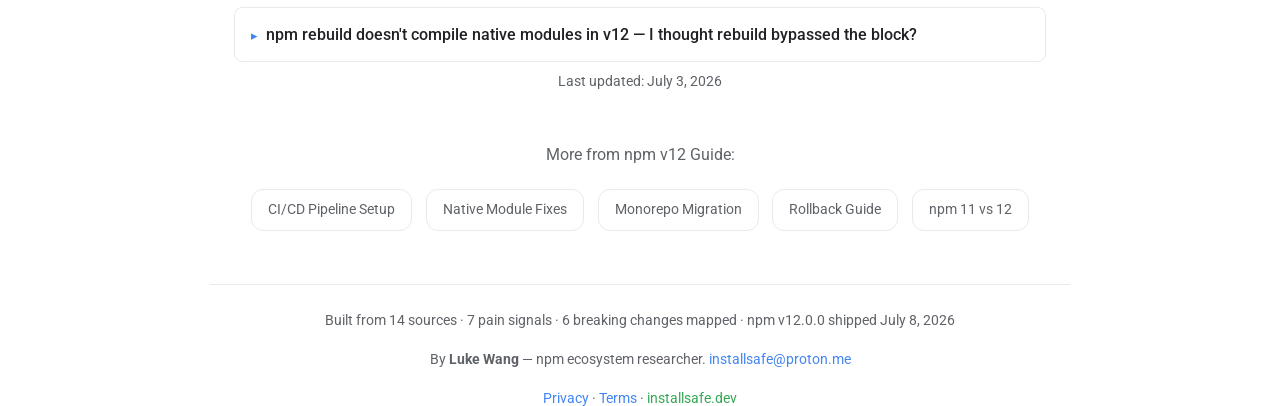
==== commit 44c0a777: "update: npm v12.0.0 released — refresh homepage dates, badges, meta" ====
--- a/index.html
+++ b/index.html
@@ -3,20 +3,20 @@
 <head>
 <meta charset="UTF-8">
 <meta name="viewport" content="width=device-width, initial-scale=1.0">
-<title>npm v12 Breaking Changes &amp; Release Date — July 2026 Migration Guide</title>
-<meta name="description" content="npm v12 pre-release is live (v12.0.0-pre.1, June 19). Final ships July 2026. Scripts disabled by default, Git deps blocked, remote URLs blocked. 11.16.0 is the last 11.x stable.">
-<meta property="og:title" content="npm v12 Breaking Changes &amp; Release Date — July 2026 Migration Guide">
-<meta property="og:description" content="npm v12 pre-release is live (v12.0.0-pre.1, June 19). Final ships July 2026. Scripts disabled by default, Git deps blocked, remote URLs blocked. 11.16.0 is the last 11.x stable.">
+<title>npm v12 Breaking Changes — Scripts Are Now Opt-In</title>
+<meta name="description" content="npm 12 stops running lifecycle scripts — postinstall, preinstall, prepare all blocked by default. CI pipelines and Docker builds break silently. Quick fix with --allow-scripts and per-package overrides.">
+<meta property="og:title" content="npm v12 Breaking Changes — Scripts Are Now Opt-In">
+<meta property="og:description" content="npm 12 stops running lifecycle scripts — postinstall, preinstall, prepare all blocked by default. CI pipelines and Docker builds break silently. Quick fix with --allow-scripts.">
 <meta property="og:type" content="article">
 <meta property="og:url" content="https://installsafe.dev/">
 <meta property="og:site_name" content="npm v12 Guide">
 <meta name="twitter:card" content="summary_large_image">
-<meta name="twitter:title" content="npm v12 Breaking Changes &amp; Release Date — July 2026 Migration Guide">
+<meta name="twitter:title" content="npm v12 Breaking Changes — Scripts Are Now Opt-In">
 <meta property="og:image" content="https://installsafe.dev/assets/og-image.png">
 <meta property="og:image:width" content="1200">
 <meta property="og:image:height" content="630">
 <meta name="twitter:image" content="https://installsafe.dev/assets/og-image.png">
-<meta name="twitter:description" content="npm v12 pre-release is live (v12.0.0-pre.1). Final ships July 2026. 11.16.0 is the last 11.x stable.">
+<meta name="twitter:description" content="npm 12 stops running lifecycle scripts — postinstall, preinstall, prepare all blocked by default. CI pipelines and Docker builds break silently. Quick fix with --allow-scripts.">
 <link rel="canonical" href="https://installsafe.dev/">
 <link rel="icon" type="image/svg+xml" href="/assets/favicon.svg">
 <link rel="icon" type="image/png" sizes="48x48" href="/assets/favicon-48.png">
@@ -44,8 +44,8 @@
 <main>
 
 <section class="hero">
-  <div style="margin-bottom:16px;"><span class="priority-tag tag-p0" style="font-size:.9rem;padding:.3rem .7rem;">PRE-RELEASE LIVE</span> <span style="color:var(--text-muted);font-size:.85rem;">v12.0.0-pre.1 — final ships <span class="eta">July 2026</span></span></div>
-  <h1>Prepare for npm v12 Breaking Changes — Migration Guide</h1>
+  <div style="margin-bottom:16px;"><span class="priority-tag tag-p0" style="background:#1a3a1a;color:#4ade80;font-size:.9rem;padding:.3rem .7rem;">RELEASED</span> <span style="color:var(--text-muted);font-size:.85rem;">v12.0.0 — shipped <span class="eta">July 8, 2026</span></span></div>
+  <h1>npm v12 Is Here — Breaking Changes Migration Guide</h1>
   <p style="font-size:1.1rem;color:var(--text-muted);max-width:640px;">
     <strong>For 12 years</strong>, npm let any package run arbitrary code during <code>npm install</code>.
     v12 flips the defaults: <strong>allowScripts off, Git deps blocked, remote URLs blocked</strong> — 3 breaking changes that break CI, native modules, and private dependencies.
@@ -70,7 +70,7 @@
   And <code>npm-shrinkwrap.json</code> is gone.
 </p>
 <p>
-  The release is estimated for <strong>July 2026</strong>.
+  npm v12.0.0 shipped <strong>July 8, 2026</strong>.
   You can prepare today using npm 11.16.0+, which already shows warnings for the upcoming v12 behavior.
 </p>
 
@@ -79,12 +79,12 @@
   <table style="width:100%;border-collapse:collapse;">
     <tbody>
       <tr style="border-bottom:1px solid var(--gray-200);">
-        <td style="padding:.6rem .8rem .6rem 0;font-weight:600;white-space:nowrap;"><span class="priority-tag tag-skip" style="margin-right:.4rem;">&#10003;</span> Pre-release</td>
+        <td style="padding:.6rem .8rem .6rem 0;font-weight:600;white-space:nowrap;"><span class="priority-tag tag-skip" style="margin-right:.4rem;background:#1a3a1a;color:#4ade80;">&#10003;</span> Pre-release</td>
         <td style="padding:.6rem 0;">v12.0.0-pre.0.0 on npm registry — available for testing</td>
       </tr>
       <tr style="border-bottom:1px solid var(--gray-200);">
         <td style="padding:.6rem .8rem .6rem 0;font-weight:600;white-space:nowrap;"><span class="eta">Soon</span></td>
-        <td style="padding:.6rem 0;">Final v12.0.0 — estimated <strong>July 2026</strong></td>
+        <td style="padding:.6rem 0;">Final v12.0.0 — <strong style="color:#4ade80;">shipped July 8, 2026</strong></td>
       </tr>
       <tr>
         <td style="padding:.6rem .8rem .6rem 0;font-weight:600;white-space:nowrap;"><span style="color:var(--text-muted);">Upcoming</span></td>
@@ -263,7 +263,7 @@
 
 <details>
   <summary>When exactly does npm v12 release, and when will it hit my Node.js?</summary>
-  <div class="faq-answer"><p>npm v12 is estimated July 2026. No confirmed date for Node.js bundling. Current LTS lines (22, 24, 26) ship npm 11.x. Historically, new npm majors take 2–4 Node releases to land. But you should prepare now — v11.16.0 already shows warnings.</p></div>
+  <div class="faq-answer"><p>npm v12.0.0 shipped July 8, 2026. No confirmed date for Node.js bundling — current LTS lines (22, 24, 26) still ship npm 11.x. Historically, new npm majors take 2–4 Node releases to land in Node.js bundles.</p></div>
 </details>
 
 <details>
@@ -380,7 +380,7 @@
 </section>
 
 <footer class="footer">
-  <p>Built from 14 sources · 7 pain signals · 6 breaking changes mapped · npm v12 estimated July 2026</p>
+  <p>Built from 14 sources · 7 pain signals · 6 breaking changes mapped · npm v12.0.0 shipped July 8, 2026</p>
       <p style="margin-top:.5rem;">By <strong>Luke Wang</strong> — npm ecosystem researcher. <a href="mailto:installsafe@proton.me">installsafe@proton.me</a></p>
   <p style="margin-top:.5rem;">
     <a href="/privacy/">Privacy</a> &middot;
@@ -398,7 +398,7 @@
   "image": "https://installsafe.dev/assets/og-image.svg",
   "url": "https://installsafe.dev/",
   "datePublished": "2026-06-10T00:00:00+00:00",
-  "dateModified": "2026-06-10T00:00:00+00:00",
+  "dateModified": "2026-07-08T00:00:00+00:00",
   "author": {"@type": "Organization", "name": "npmv12guide", "url": "https://installsafe.dev"},
   "isAccessibleForFree": true,
   "isPartOf": {"@type": "WebSite", "url": "https://installsafe.dev/", "name": "npm v12 Guide"},
@@ -463,7 +463,7 @@
   "@context": "https://schema.org",
   "@type": "FAQPage",
   "mainEntity": [
-    {"@type": "Question", "name": "When exactly does npm v12 release, and when will it hit my Node.js?", "acceptedAnswer": {"@type": "Answer", "text": "npm v12 is estimated July 2026. No confirmed date for Node.js bundling. Current LTS lines (22, 24, 26) ship npm 11.x. Historically, new npm majors take 2–4 Node releases to land. But you should prepare now — v11.16.0 already shows warnings."}},
+    {"@type": "Question", "name": "When exactly does npm v12 release, and when will it hit my Node.js?", "acceptedAnswer": {"@type": "Answer", "text": "npm v12.0.0 shipped July 8, 2026. No confirmed date for Node.js bundling — current LTS lines (22, 24, 26) still ship npm 11.x. Historically, new npm majors take 2–4 Node releases to land in Node.js bundles."}},
     {"@type": "Question", "name": "Will --allow-scripts give me the old behavior back?", "acceptedAnswer": {"@type": "Answer", "text": "Yes. Adding allow-scripts=all to .npmrc restores the pre-v12 behavior. But the point is to move to an explicit allowlist approach. npm approve-scripts per package is the intended workflow — it's more secure and transparent."}},
     {"@type": "Question", "name": "I have 200 dependencies. Do I need to manually approve every script?", "acceptedAnswer": {"@type": "Answer", "text": "No. Most packages don't have lifecycle scripts. Run npm approve-scripts --allow-scripts-pending to see the actual list — likely 3–8 packages. Approve the ones you trust (sharp, esbuild, node-gyp itself) and deny the rest."}},
     {"@type": "Question", "name": "What about Yarn and pnpm? Do they have the same issues?", "acceptedAnswer": {"@type": "Answer", "text": "pnpm already supports per-package script allowlisting (via pnpm.onlyBuiltDependencies). Yarn 4+ has similar supply-chain protections. Both have had these controls for longer than npm."}},
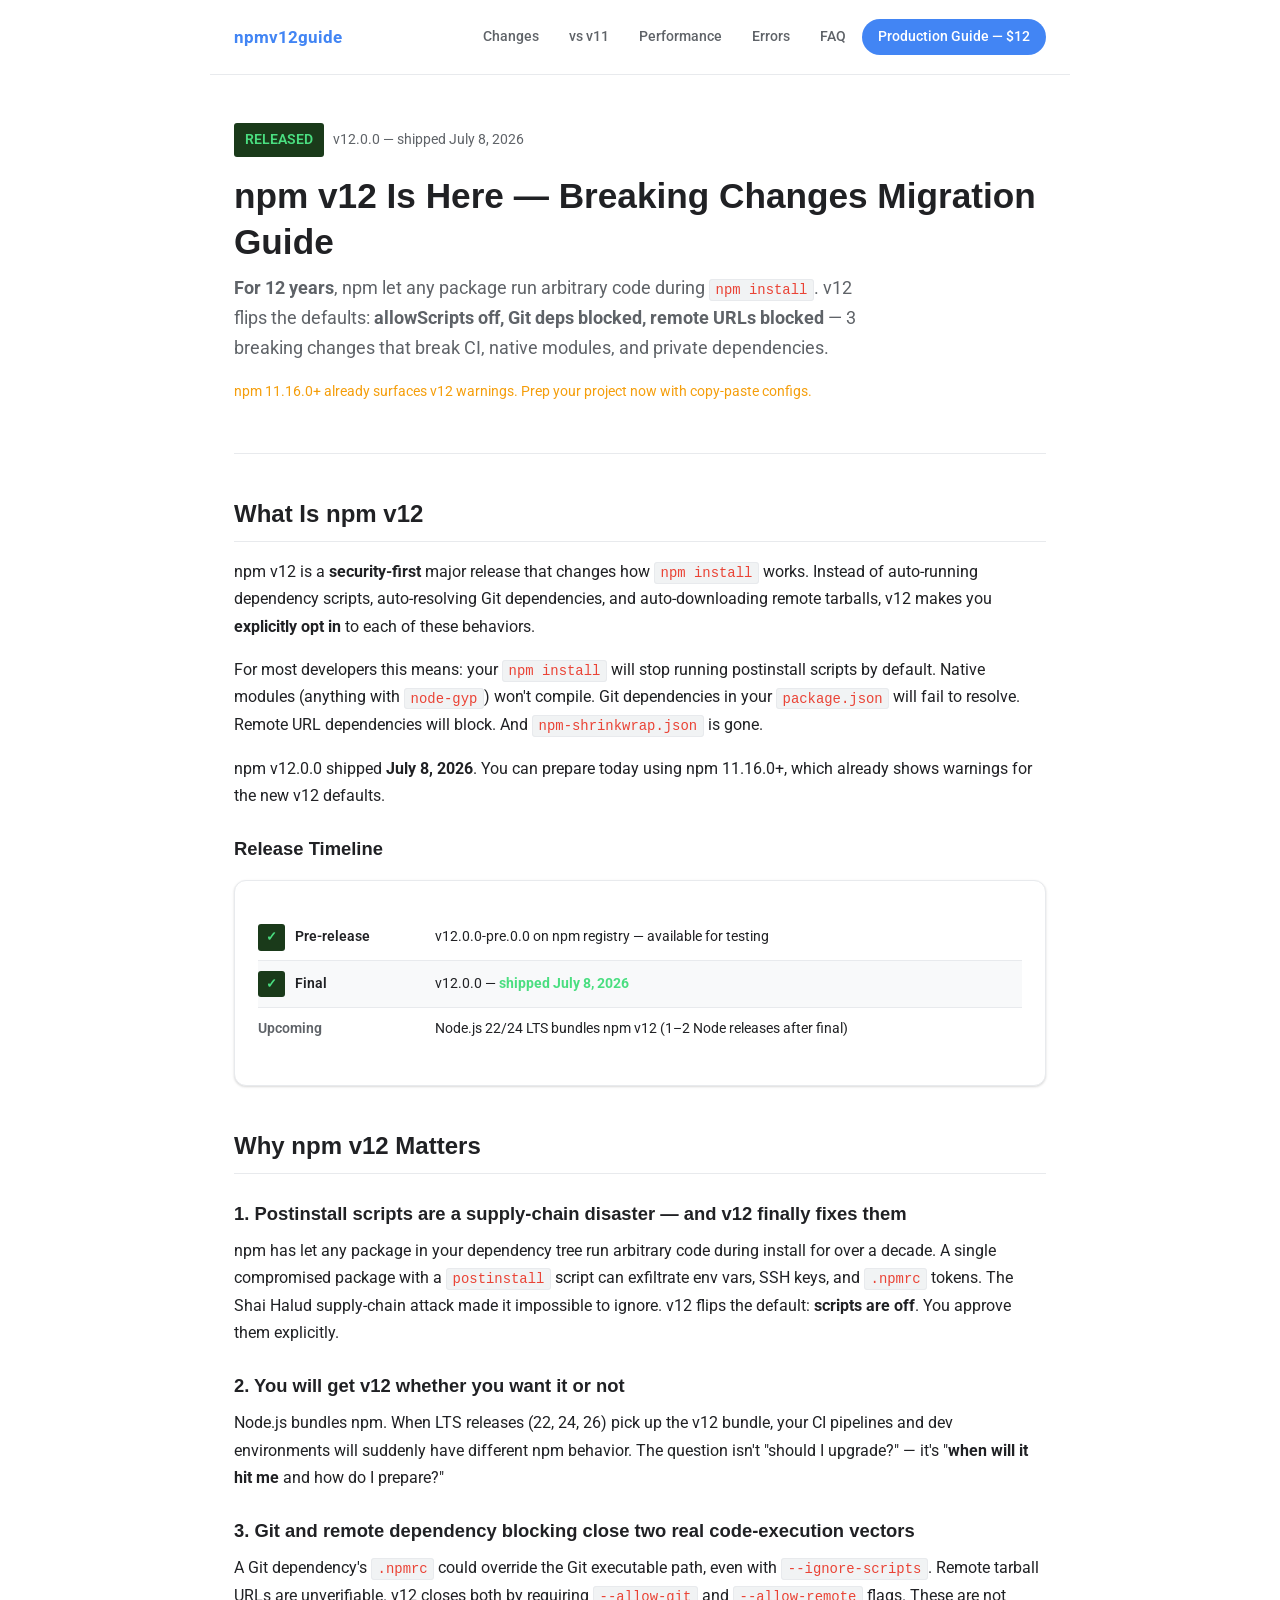
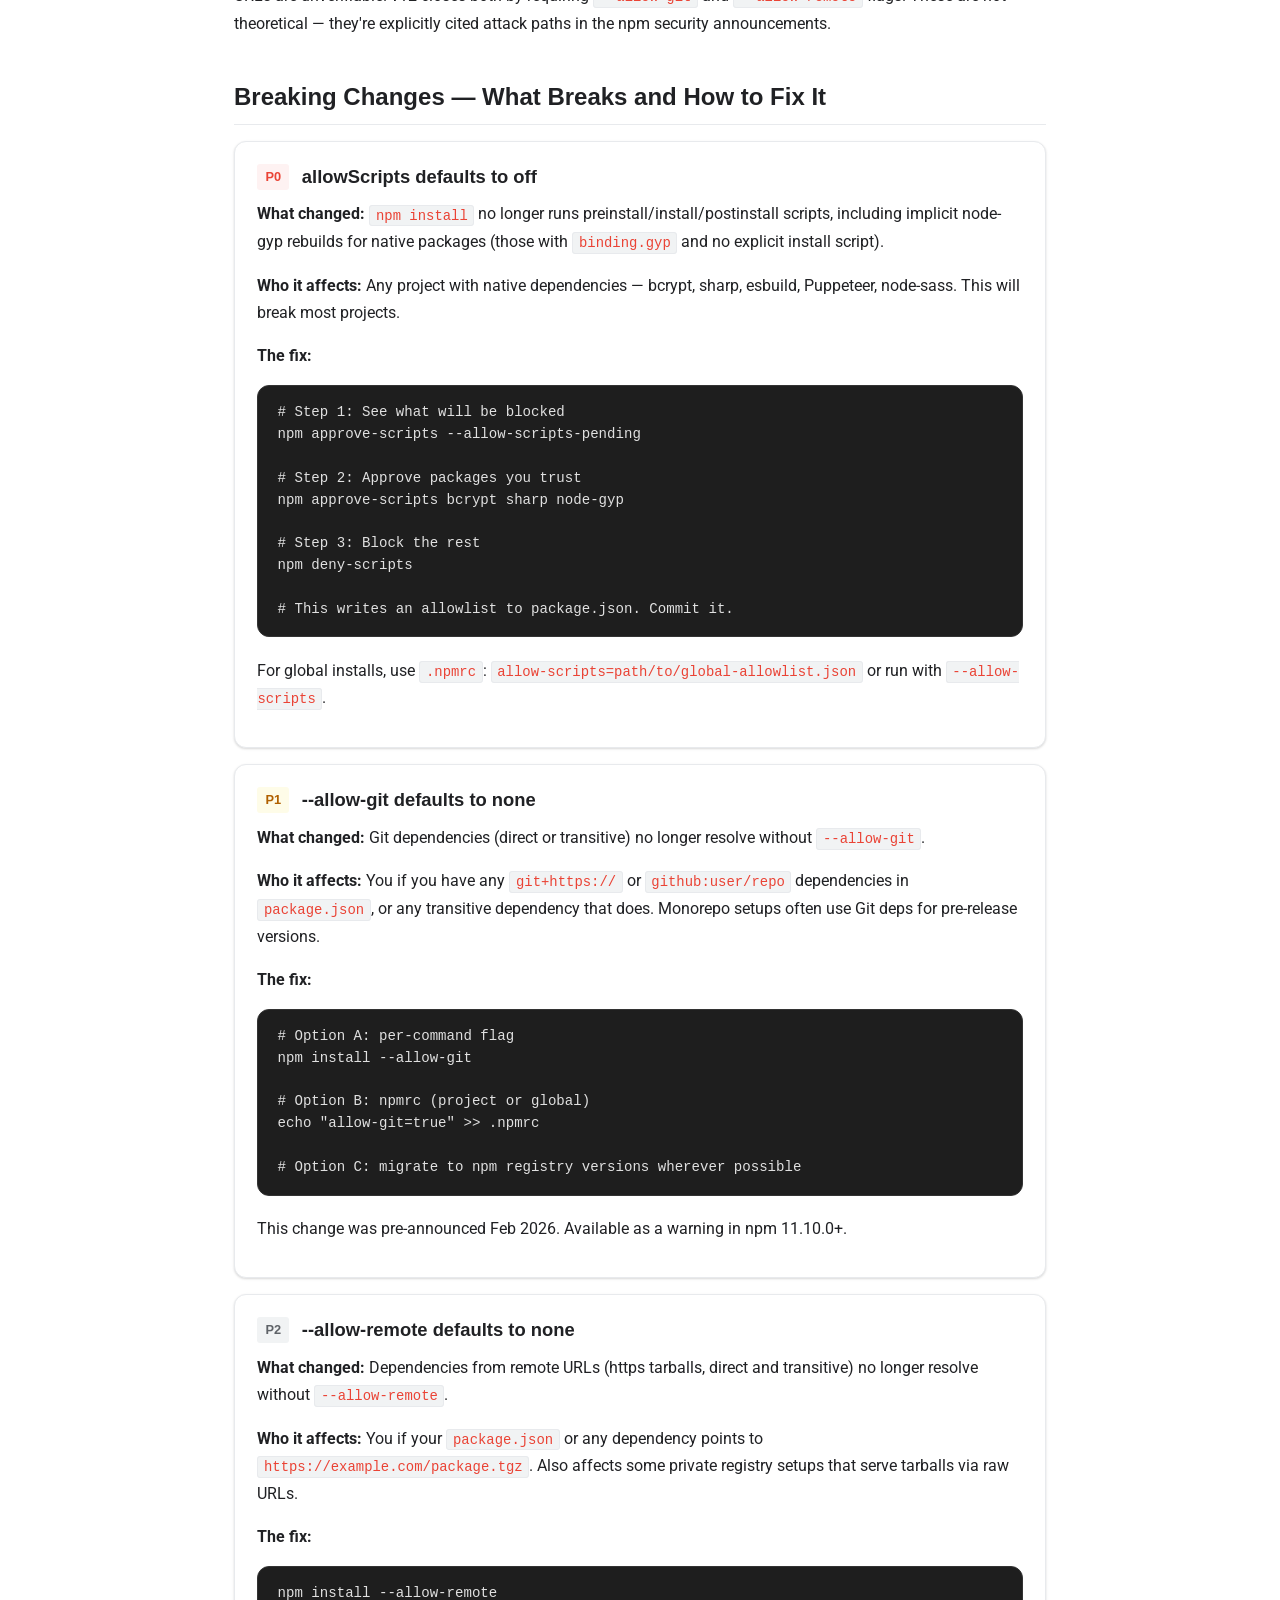
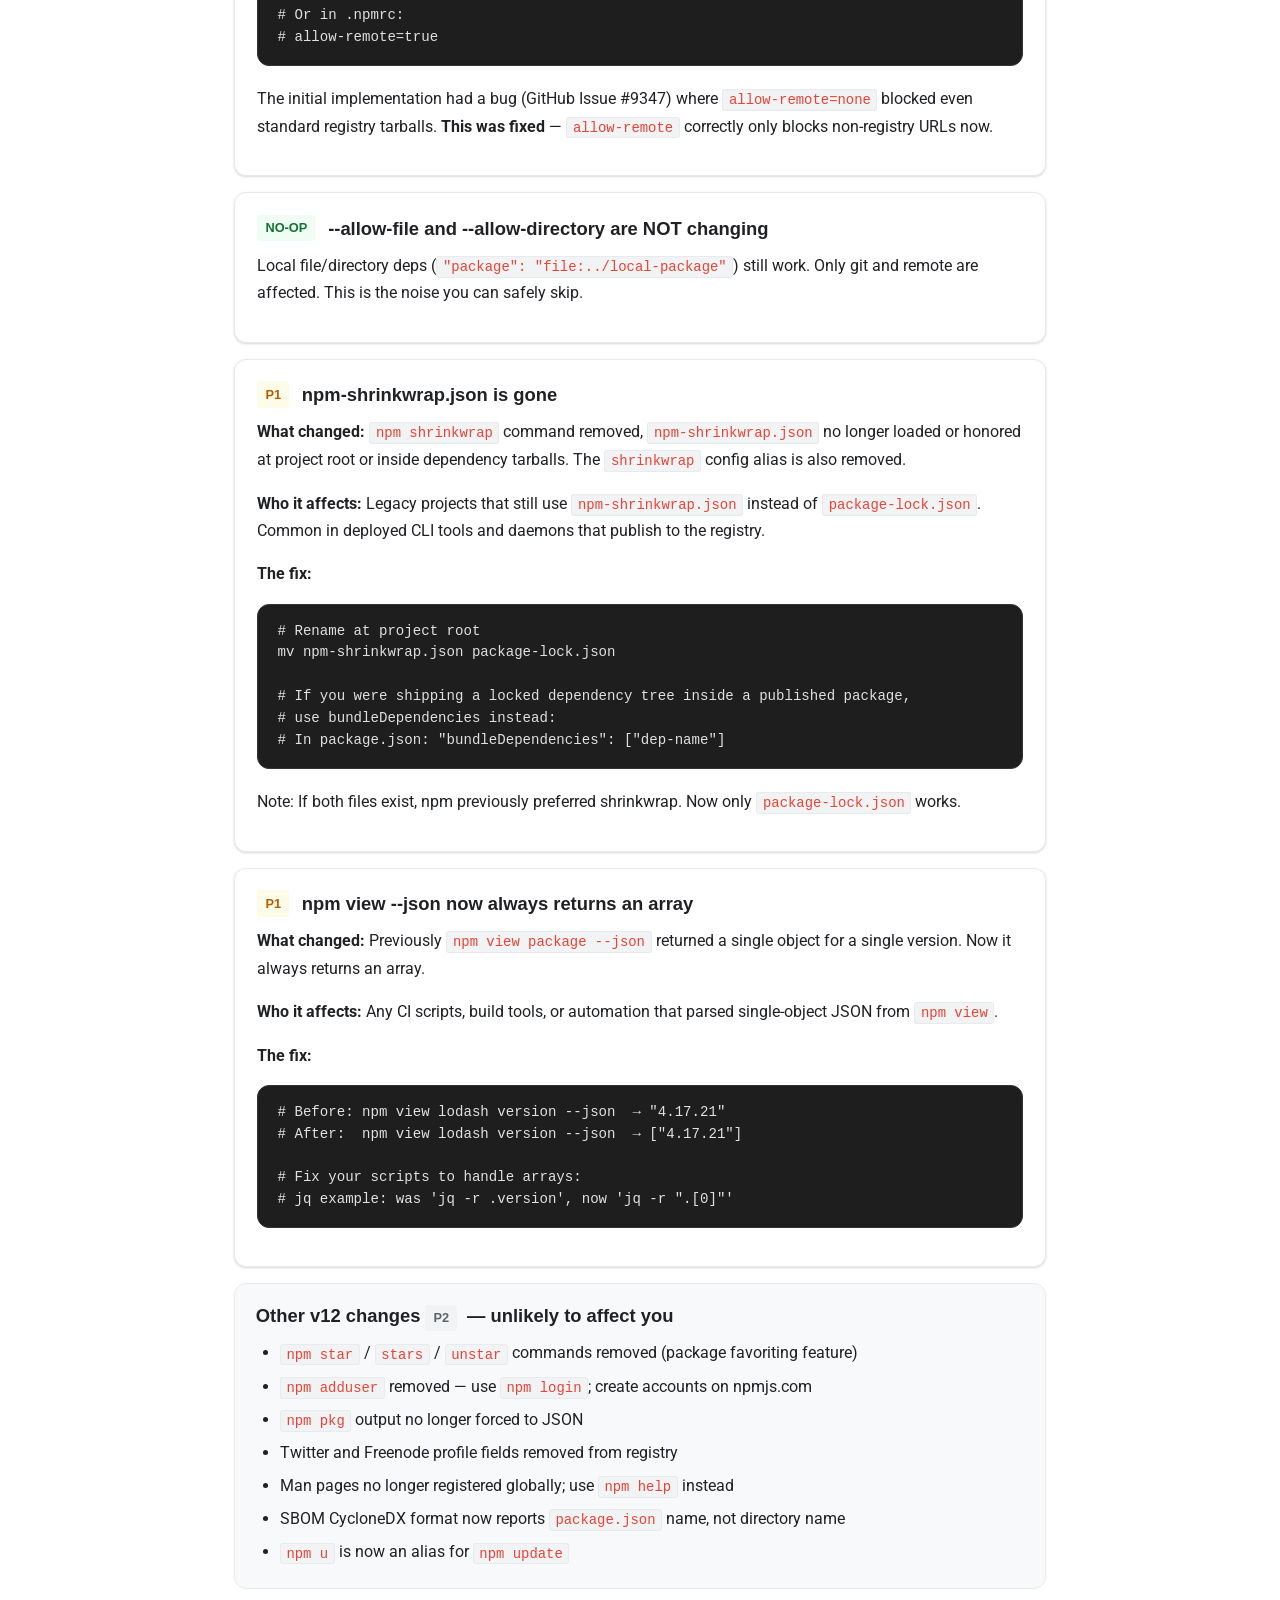
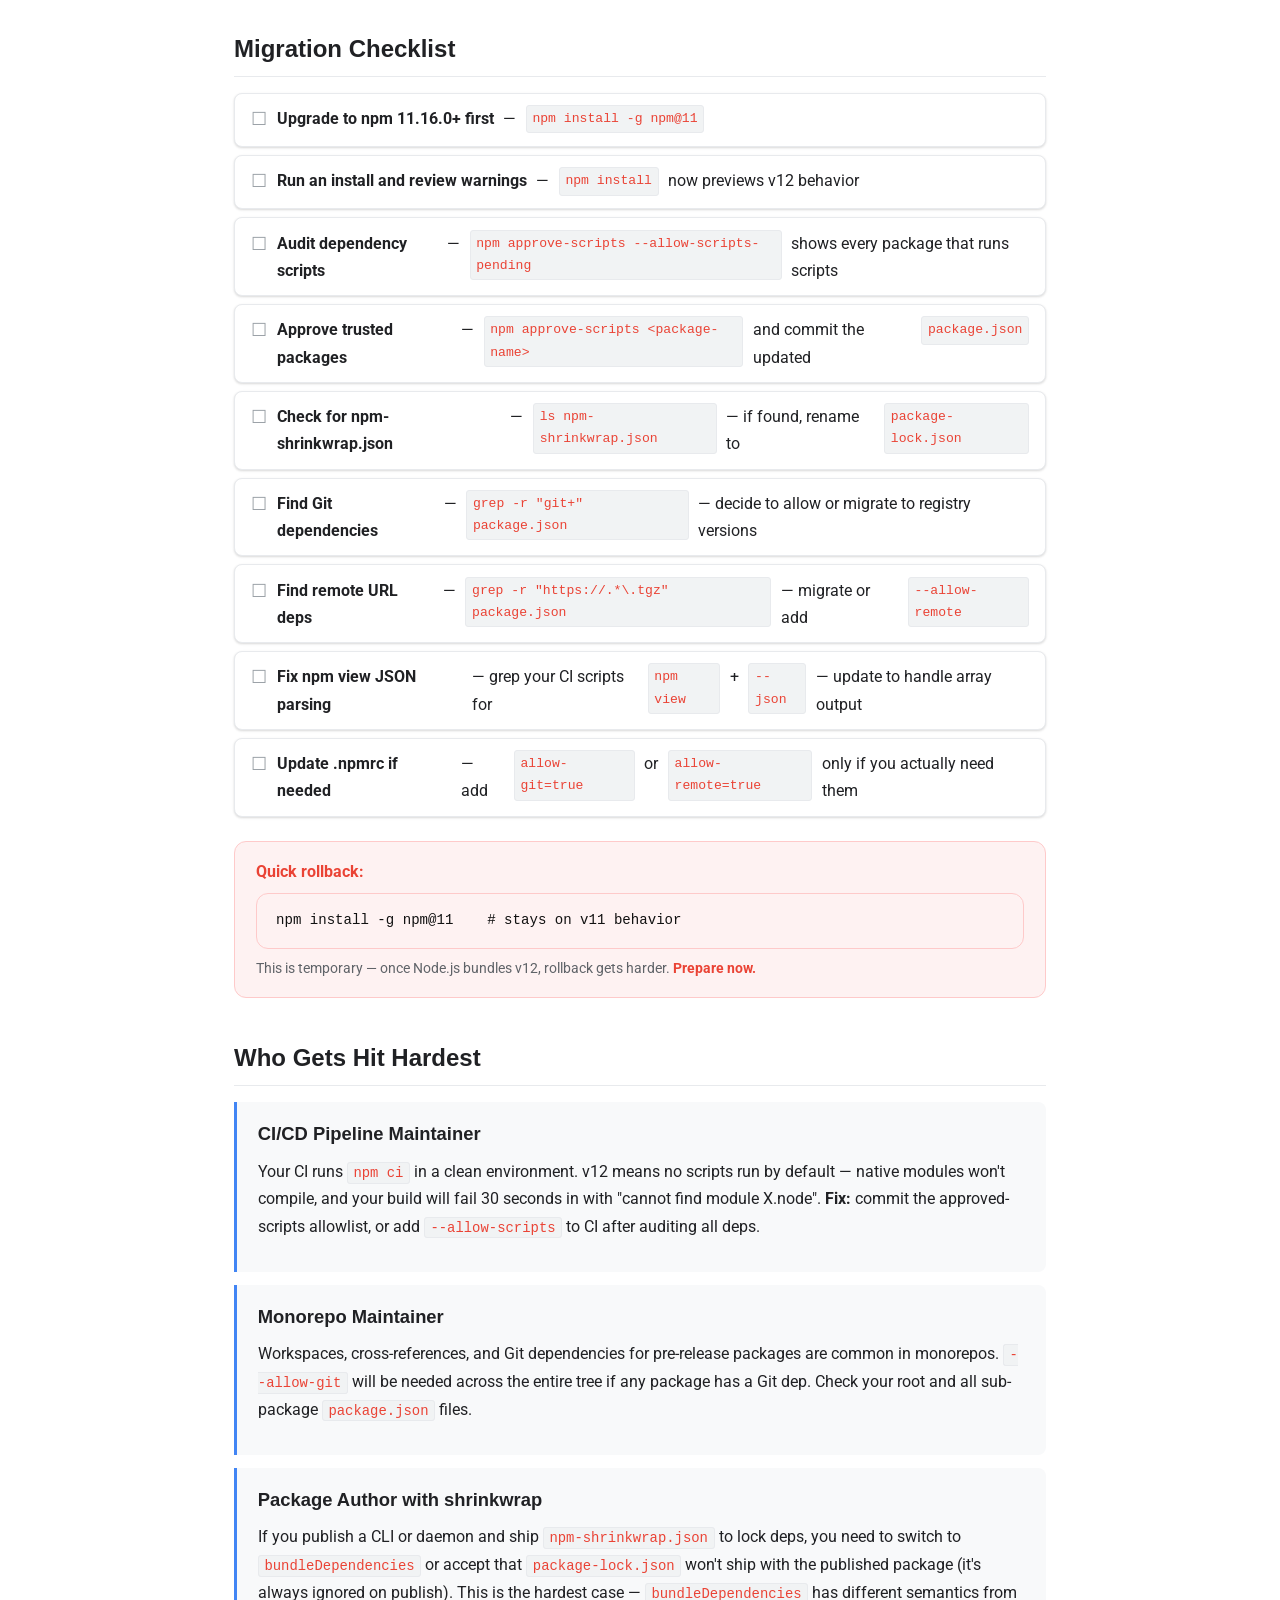
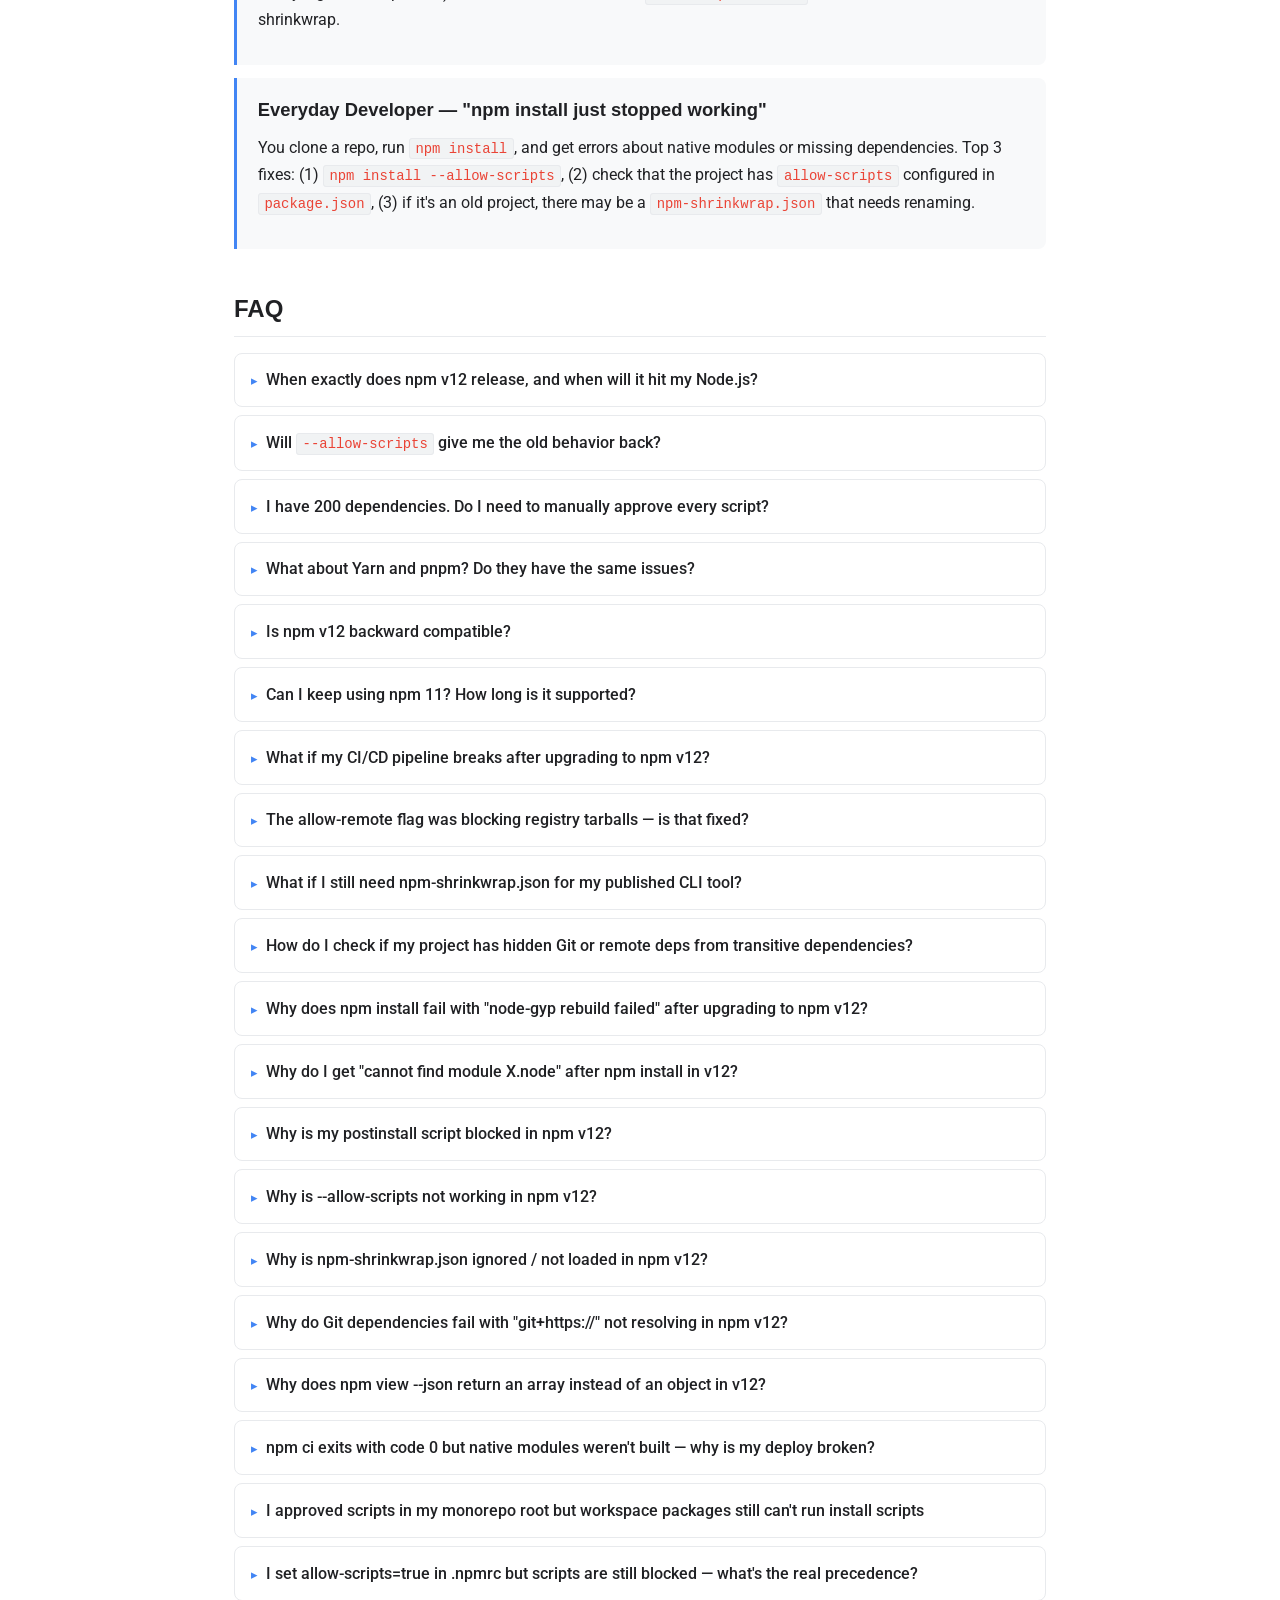
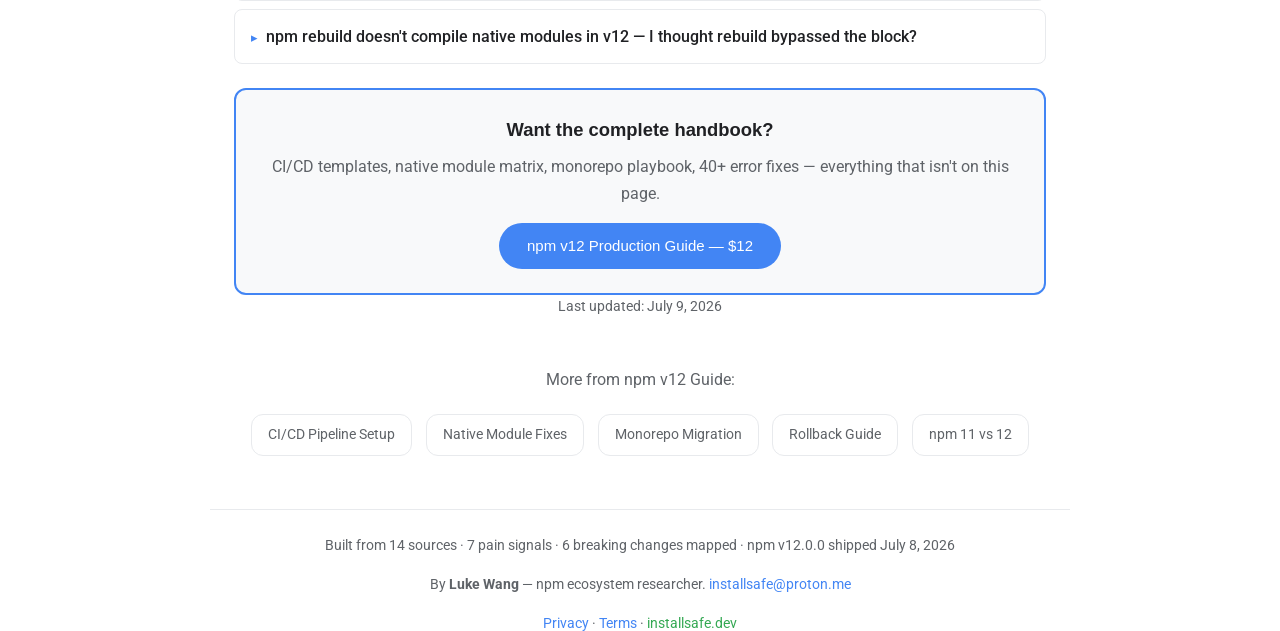
==== commit 8fa08d1b: "fix: remove outdated pre-release/estimated language site-wide npm v12 shipped July 8 — update all "e" ====
--- a/index.html
+++ b/index.html
@@ -38,13 +38,14 @@
     <a href="/performance/">Performance</a>
     <a href="/errors/">Errors</a>
     <a href="/faq/">FAQ</a>
+    <a href="/production-guide/" style="background:var(--accent);color:#fff;border-radius:20px;padding:6px 16px;">Production Guide — $12</a>
   </div>
 </nav>
 
 <main>
 
 <section class="hero">
-  <div style="margin-bottom:16px;"><span class="priority-tag tag-p0" style="background:#1a3a1a;color:#4ade80;font-size:.9rem;padding:.3rem .7rem;">RELEASED</span> <span style="color:var(--text-muted);font-size:.85rem;">v12.0.0 — shipped <span class="eta">July 8, 2026</span></span></div>
+  <div style="margin-bottom:16px;"><span class="priority-tag tag-p0" style="background:#1a3a1a;color:#4ade80;font-size:.9rem;padding:.3rem .7rem;">RELEASED</span> <span style="color:var(--text-muted);font-size:.85rem;">v12.0.0 — shipped July 8, 2026</span></div>
   <h1>npm v12 Is Here — Breaking Changes Migration Guide</h1>
   <p style="font-size:1.1rem;color:var(--text-muted);max-width:640px;">
     <strong>For 12 years</strong>, npm let any package run arbitrary code during <code>npm install</code>.
@@ -71,7 +72,7 @@
 </p>
 <p>
   npm v12.0.0 shipped <strong>July 8, 2026</strong>.
-  You can prepare today using npm 11.16.0+, which already shows warnings for the upcoming v12 behavior.
+  You can prepare today using npm 11.16.0+, which already shows warnings for the new v12 defaults.
 </p>
 
 <h3>Release Timeline</h3>
@@ -83,8 +84,8 @@
         <td style="padding:.6rem 0;">v12.0.0-pre.0.0 on npm registry — available for testing</td>
       </tr>
       <tr style="border-bottom:1px solid var(--gray-200);">
-        <td style="padding:.6rem .8rem .6rem 0;font-weight:600;white-space:nowrap;"><span class="eta">Soon</span></td>
-        <td style="padding:.6rem 0;">Final v12.0.0 — <strong style="color:#4ade80;">shipped July 8, 2026</strong></td>
+        <td style="padding:.6rem .8rem .6rem 0;font-weight:600;white-space:nowrap;"><span class="priority-tag tag-skip" style="margin-right:.4rem;background:#1a3a1a;color:#4ade80;">&#10003;</span> Final</td>
+        <td style="padding:.6rem 0;">v12.0.0 — <strong style="color:#4ade80;">shipped July 8, 2026</strong></td>
       </tr>
       <tr>
         <td style="padding:.6rem .8rem .6rem 0;font-weight:600;white-space:nowrap;"><span style="color:var(--text-muted);">Upcoming</span></td>
@@ -365,9 +366,15 @@
   <summary>npm rebuild doesn't compile native modules in v12 — I thought rebuild bypassed the block?</summary>
   <div class="faq-answer"><p><code>npm rebuild</code> is also subject to script blocking in v12. If a package isn't in the allowlist, <code>npm rebuild &lt;package&gt;</code> will skip it silently. This breaks the classic troubleshooting workflow of "just run npm rebuild." Fix: approve the package first with <code>npm approve-scripts &lt;package&gt;</code>, then <code>npm rebuild &lt;package&gt;</code> will actually compile. Alternatively, <code>npm rebuild --allow-scripts</code> bypasses the block for the rebuild command only.</p></div>
 </details>
-</section>
-
-<p style="color:var(--text-muted);font-size:0.85rem;text-align:center;">Last updated: July 3, 2026</p>
+
+<div class="cta-card" style="margin-top:1.5rem;background:var(--bg-alt);border:2px solid var(--accent);border-radius:var(--radius);padding:1.5rem;text-align:center;">
+  <h3 style="margin-top:0;">Want the complete handbook?</h3>
+  <p style="color:var(--text-muted);margin-bottom:1rem;">CI/CD templates, native module matrix, monorepo playbook, 40+ error fixes — everything that isn't on this page.</p>
+  <a href="/production-guide/" class="btn btn-primary" style="font-size:15px;padding:10px 28px;">npm v12 Production Guide — $12</a>
+</div>
+</section>
+
+<p style="color:var(--text-muted);font-size:0.85rem;text-align:center;">Last updated: July 9, 2026</p>
 </main>
 
 <section style="margin-top:3rem;text-align:center;">
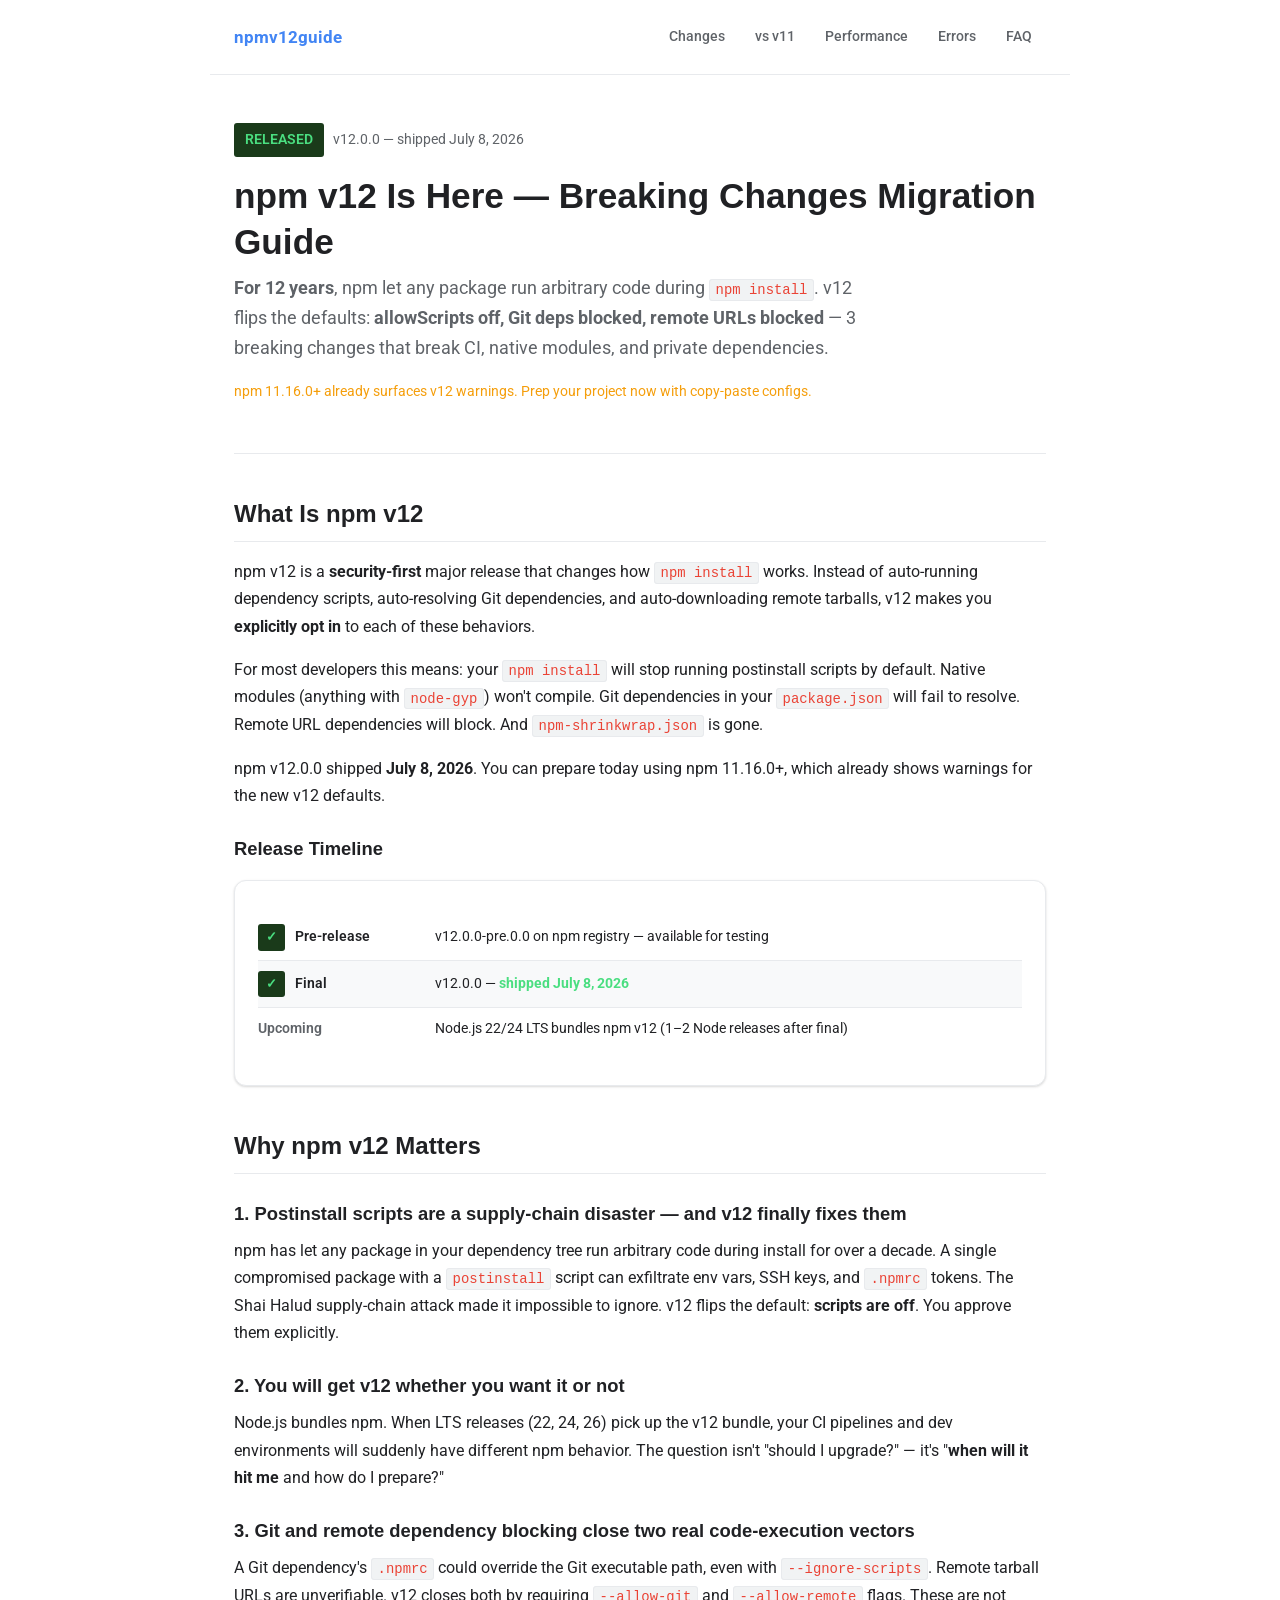
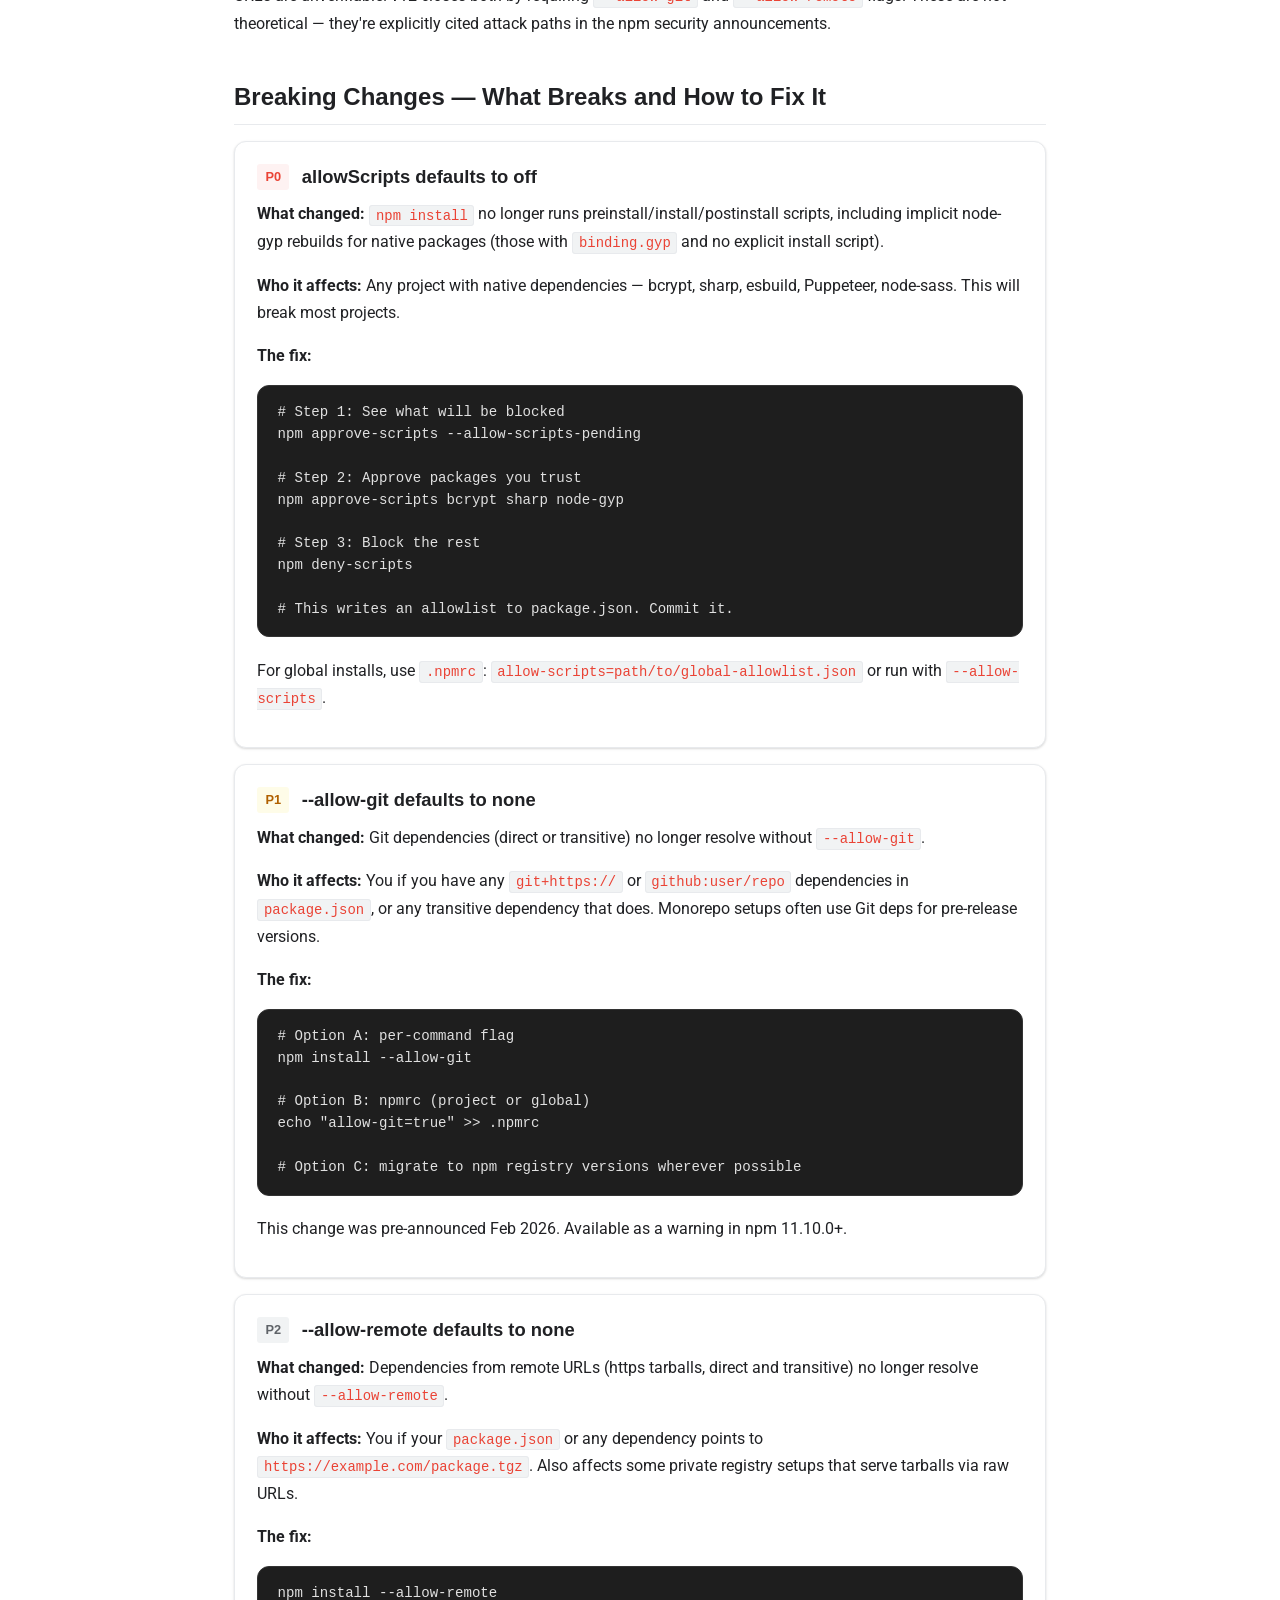
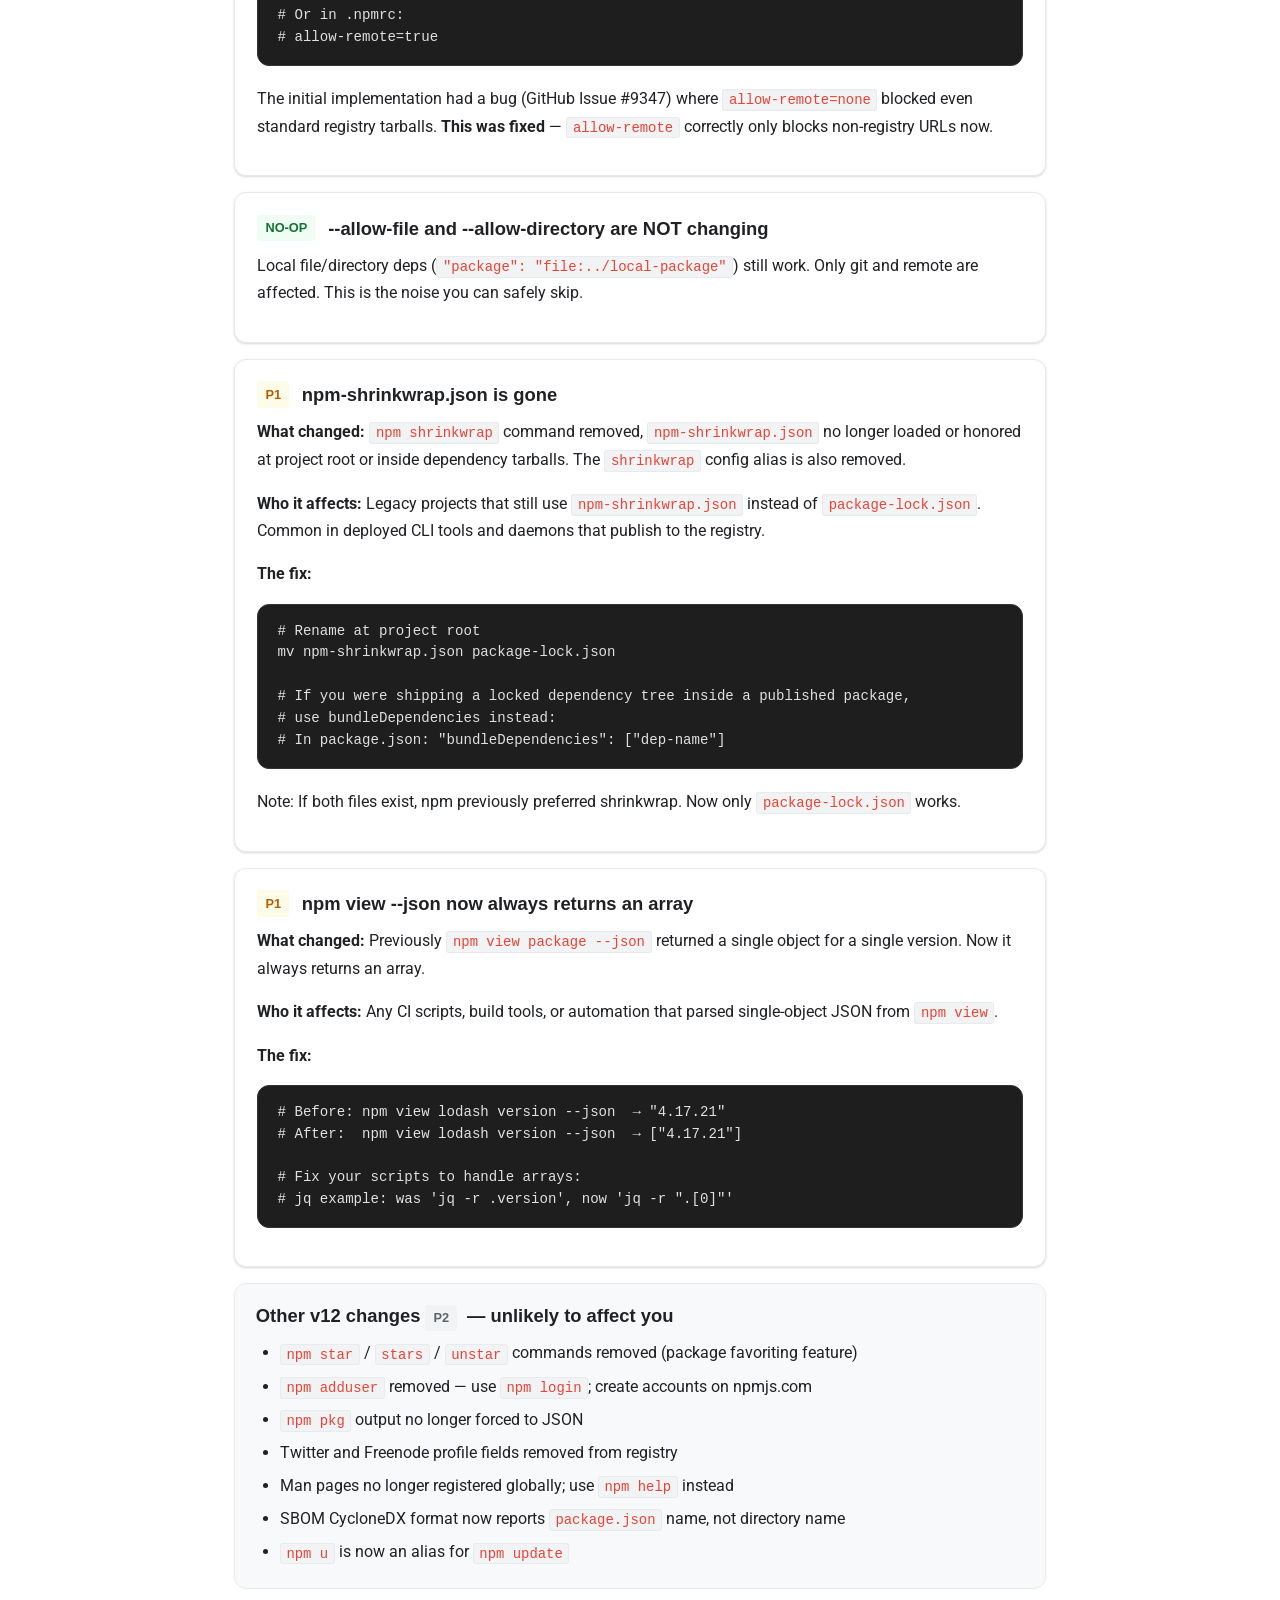
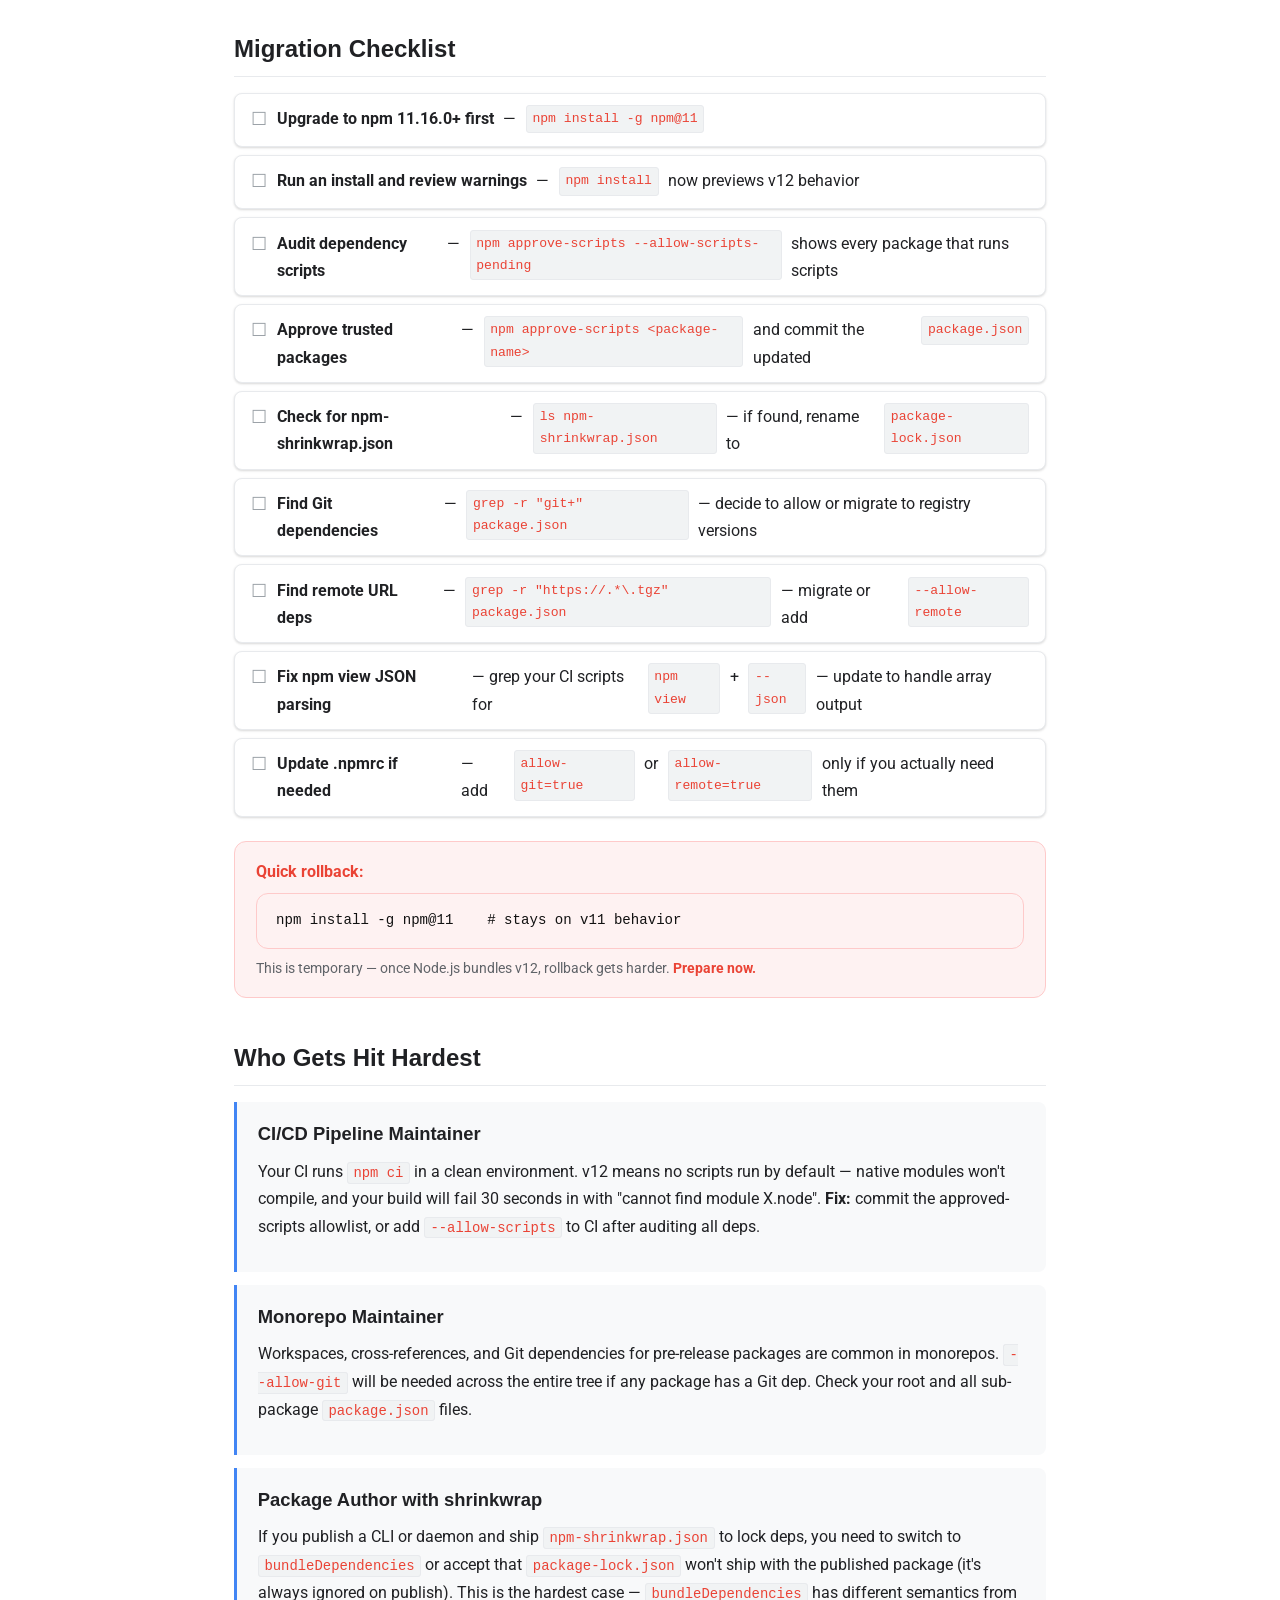
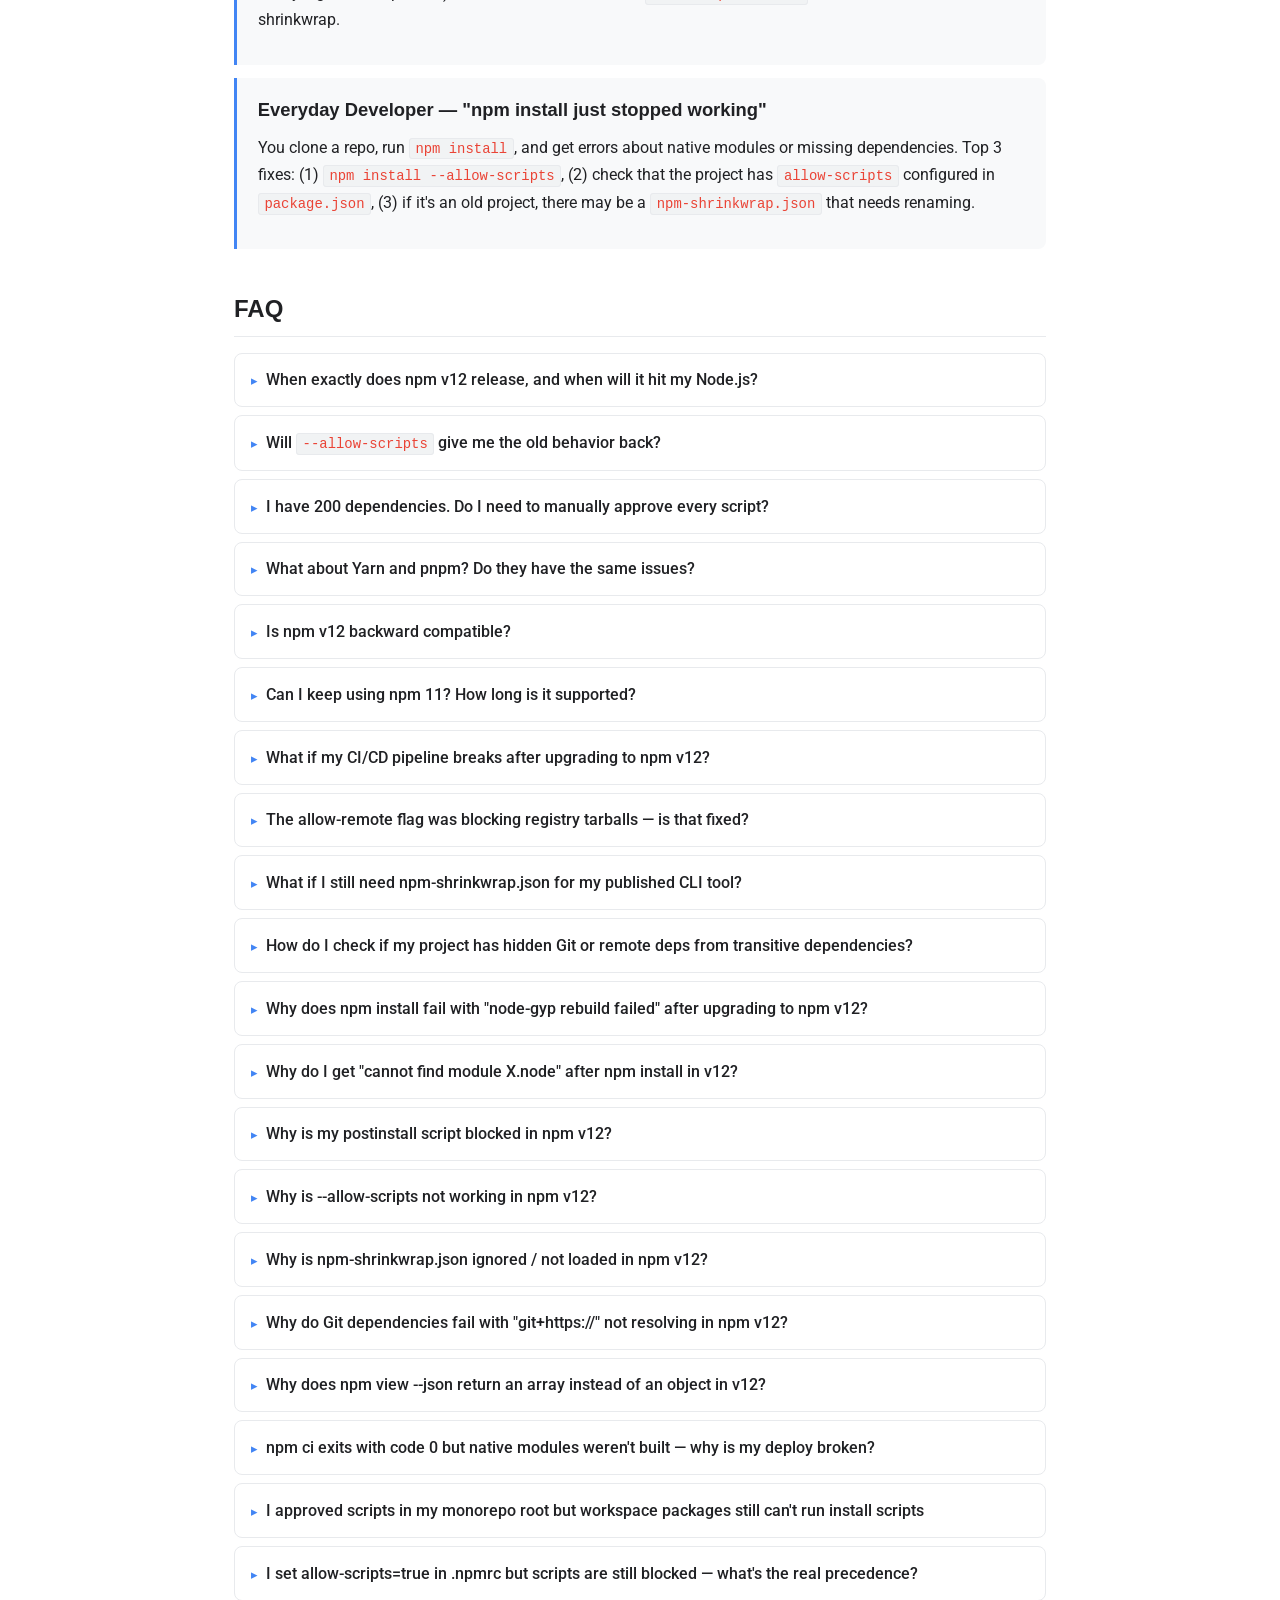
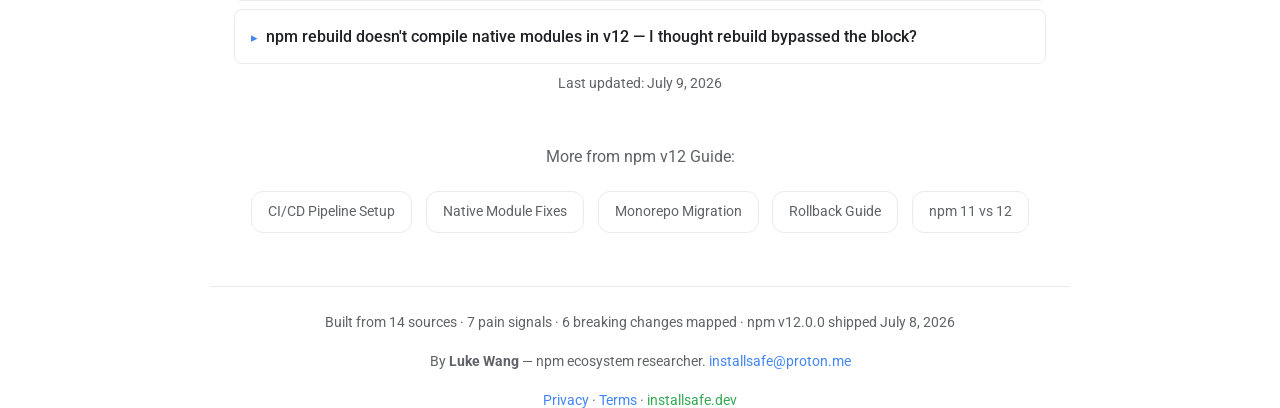
==== commit a5498314: "revert: remove production-guide CTA from nav, FAQ, and sitemap Page not live yet — removing all entr" ====
--- a/index.html
+++ b/index.html
@@ -38,7 +38,6 @@
     <a href="/performance/">Performance</a>
     <a href="/errors/">Errors</a>
     <a href="/faq/">FAQ</a>
-    <a href="/production-guide/" style="background:var(--accent);color:#fff;border-radius:20px;padding:6px 16px;">Production Guide — $12</a>
   </div>
 </nav>
 
@@ -366,12 +365,6 @@
   <summary>npm rebuild doesn't compile native modules in v12 — I thought rebuild bypassed the block?</summary>
   <div class="faq-answer"><p><code>npm rebuild</code> is also subject to script blocking in v12. If a package isn't in the allowlist, <code>npm rebuild &lt;package&gt;</code> will skip it silently. This breaks the classic troubleshooting workflow of "just run npm rebuild." Fix: approve the package first with <code>npm approve-scripts &lt;package&gt;</code>, then <code>npm rebuild &lt;package&gt;</code> will actually compile. Alternatively, <code>npm rebuild --allow-scripts</code> bypasses the block for the rebuild command only.</p></div>
 </details>
-
-<div class="cta-card" style="margin-top:1.5rem;background:var(--bg-alt);border:2px solid var(--accent);border-radius:var(--radius);padding:1.5rem;text-align:center;">
-  <h3 style="margin-top:0;">Want the complete handbook?</h3>
-  <p style="color:var(--text-muted);margin-bottom:1rem;">CI/CD templates, native module matrix, monorepo playbook, 40+ error fixes — everything that isn't on this page.</p>
-  <a href="/production-guide/" class="btn btn-primary" style="font-size:15px;padding:10px 28px;">npm v12 Production Guide — $12</a>
-</div>
 </section>
 
 <p style="color:var(--text-muted);font-size:0.85rem;text-align:center;">Last updated: July 9, 2026</p>
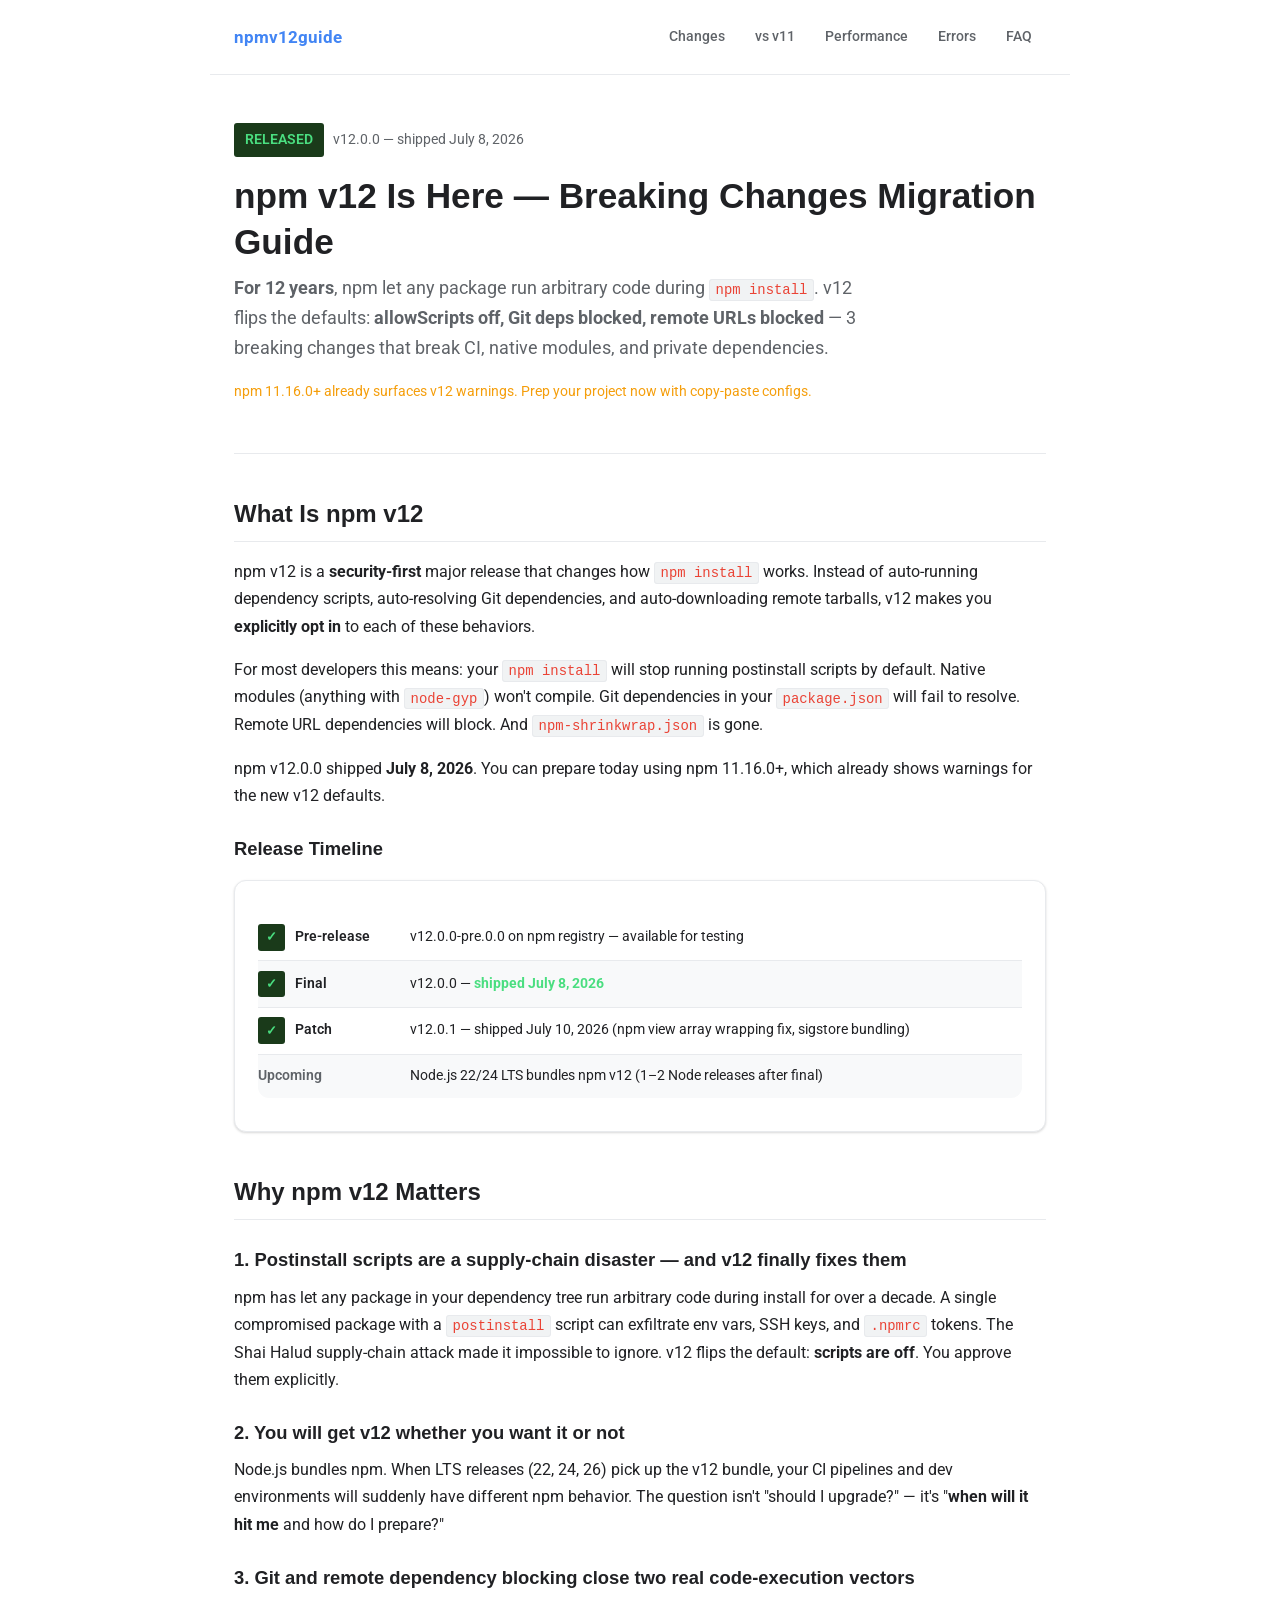
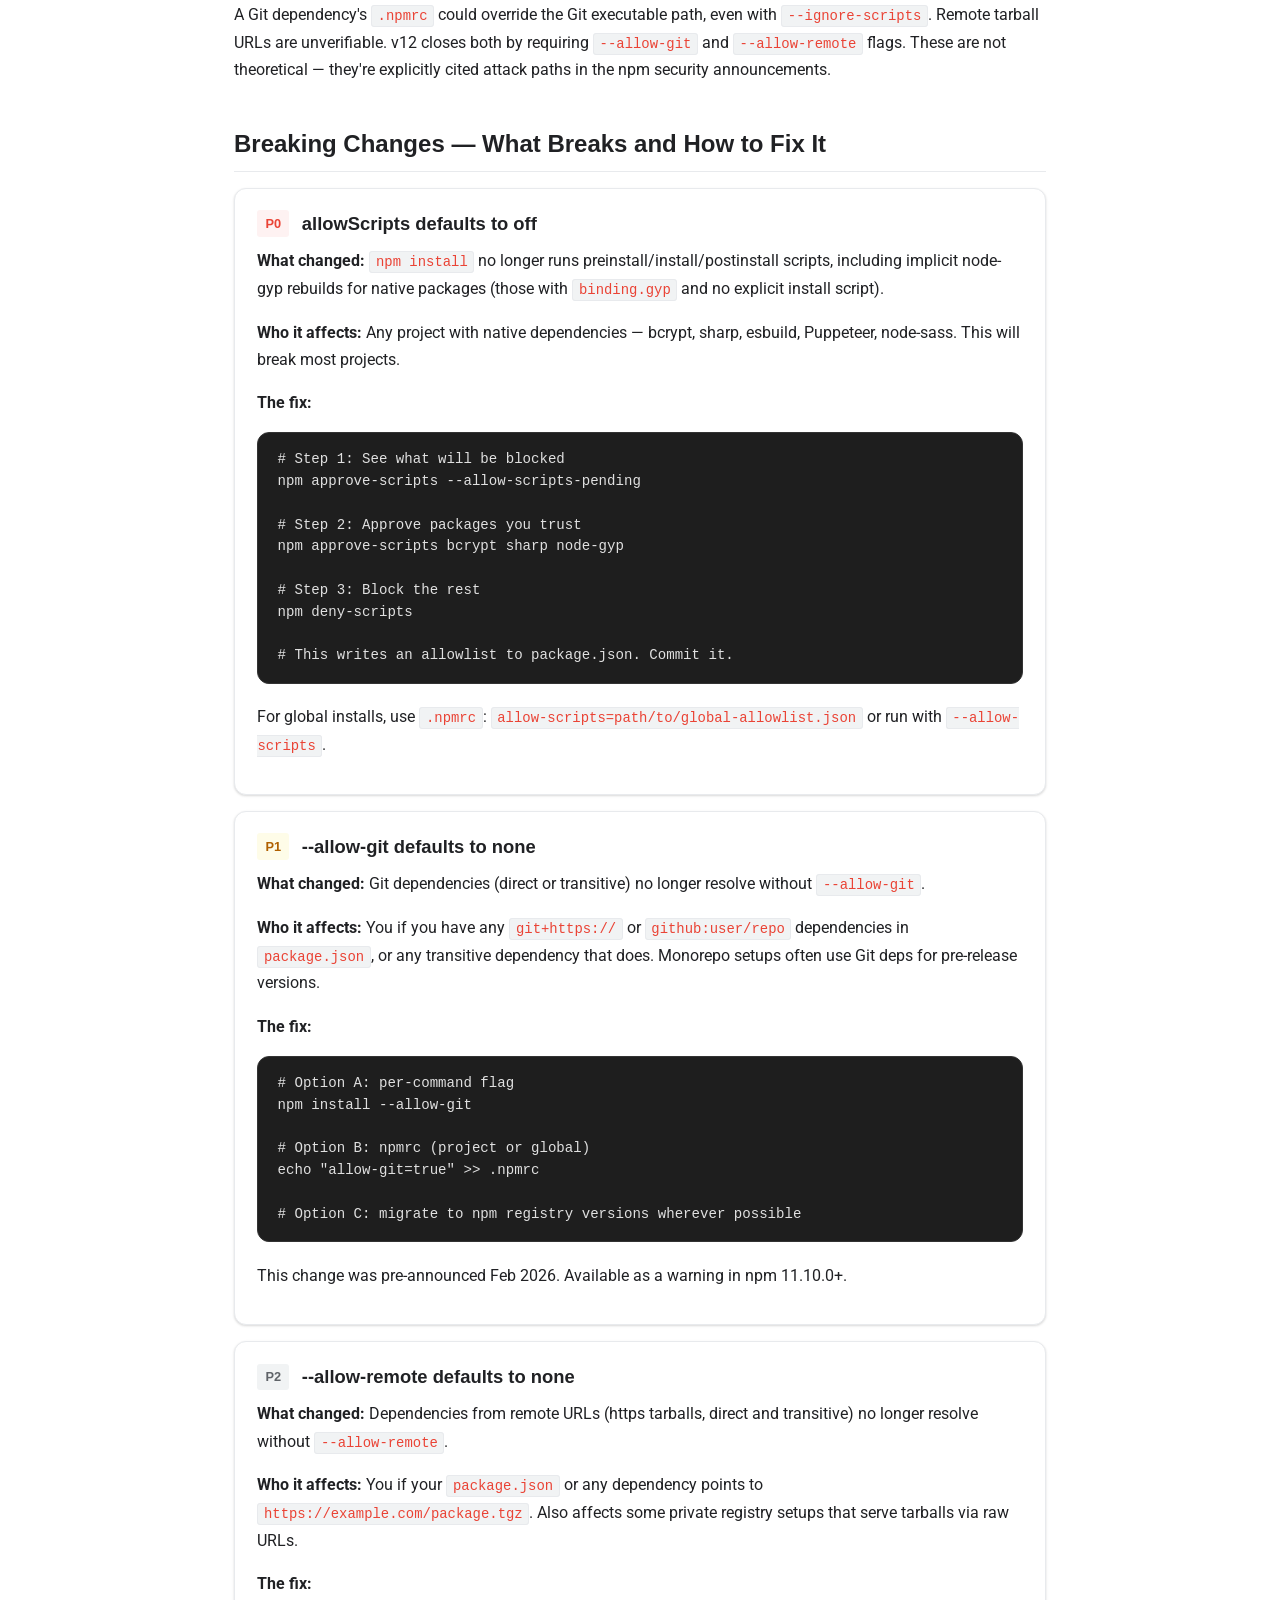
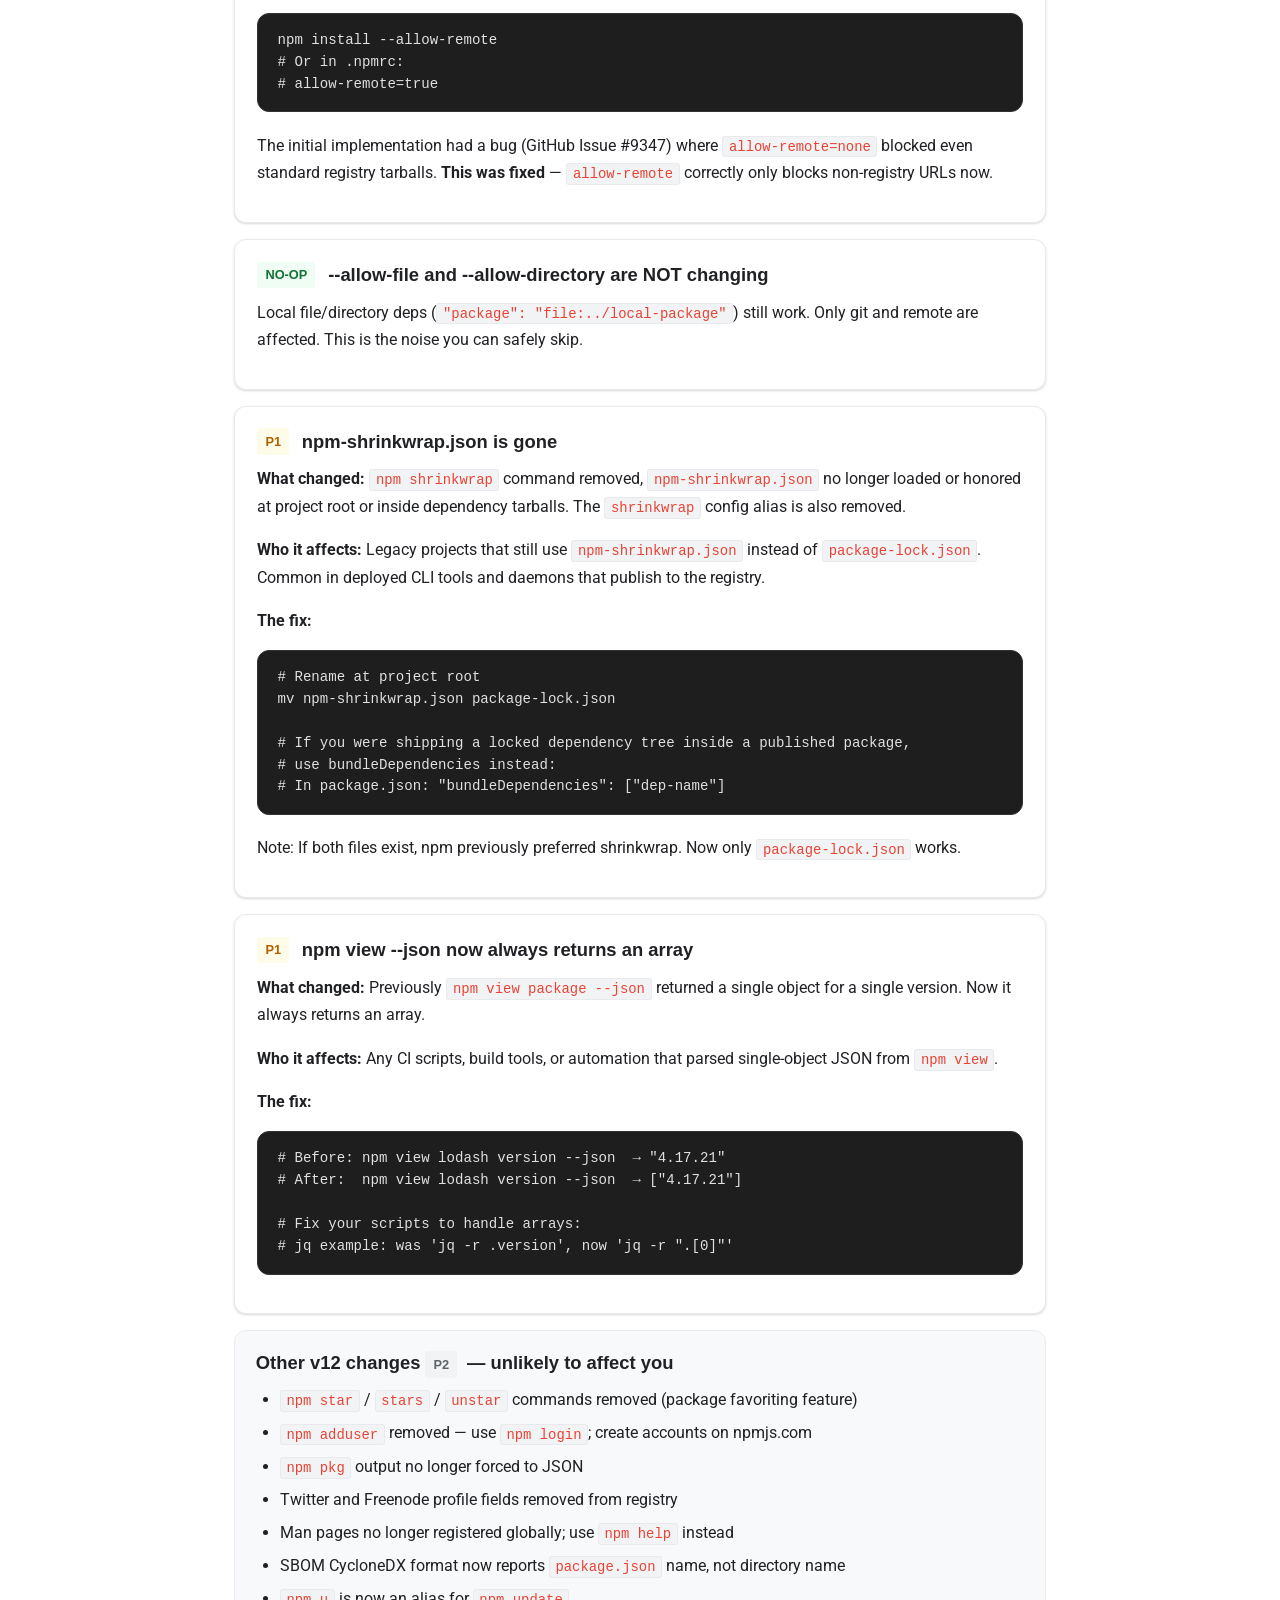
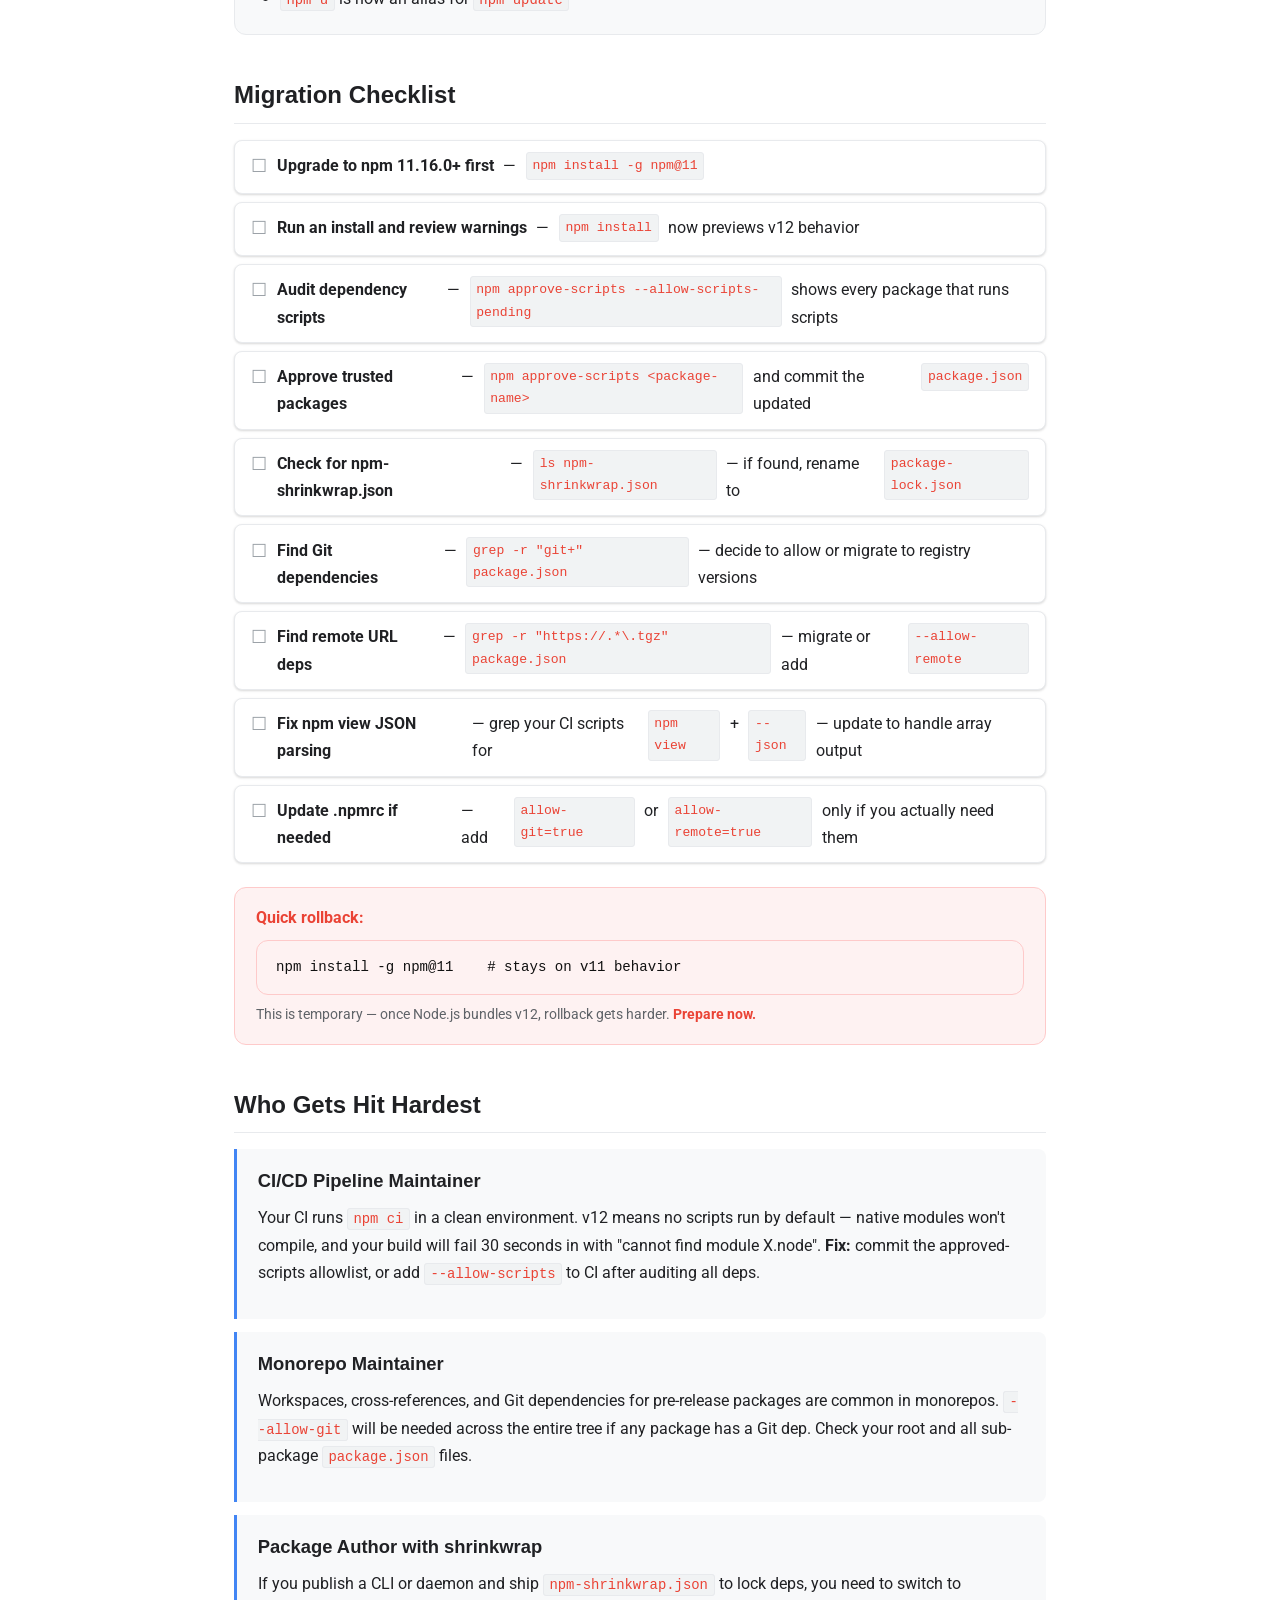
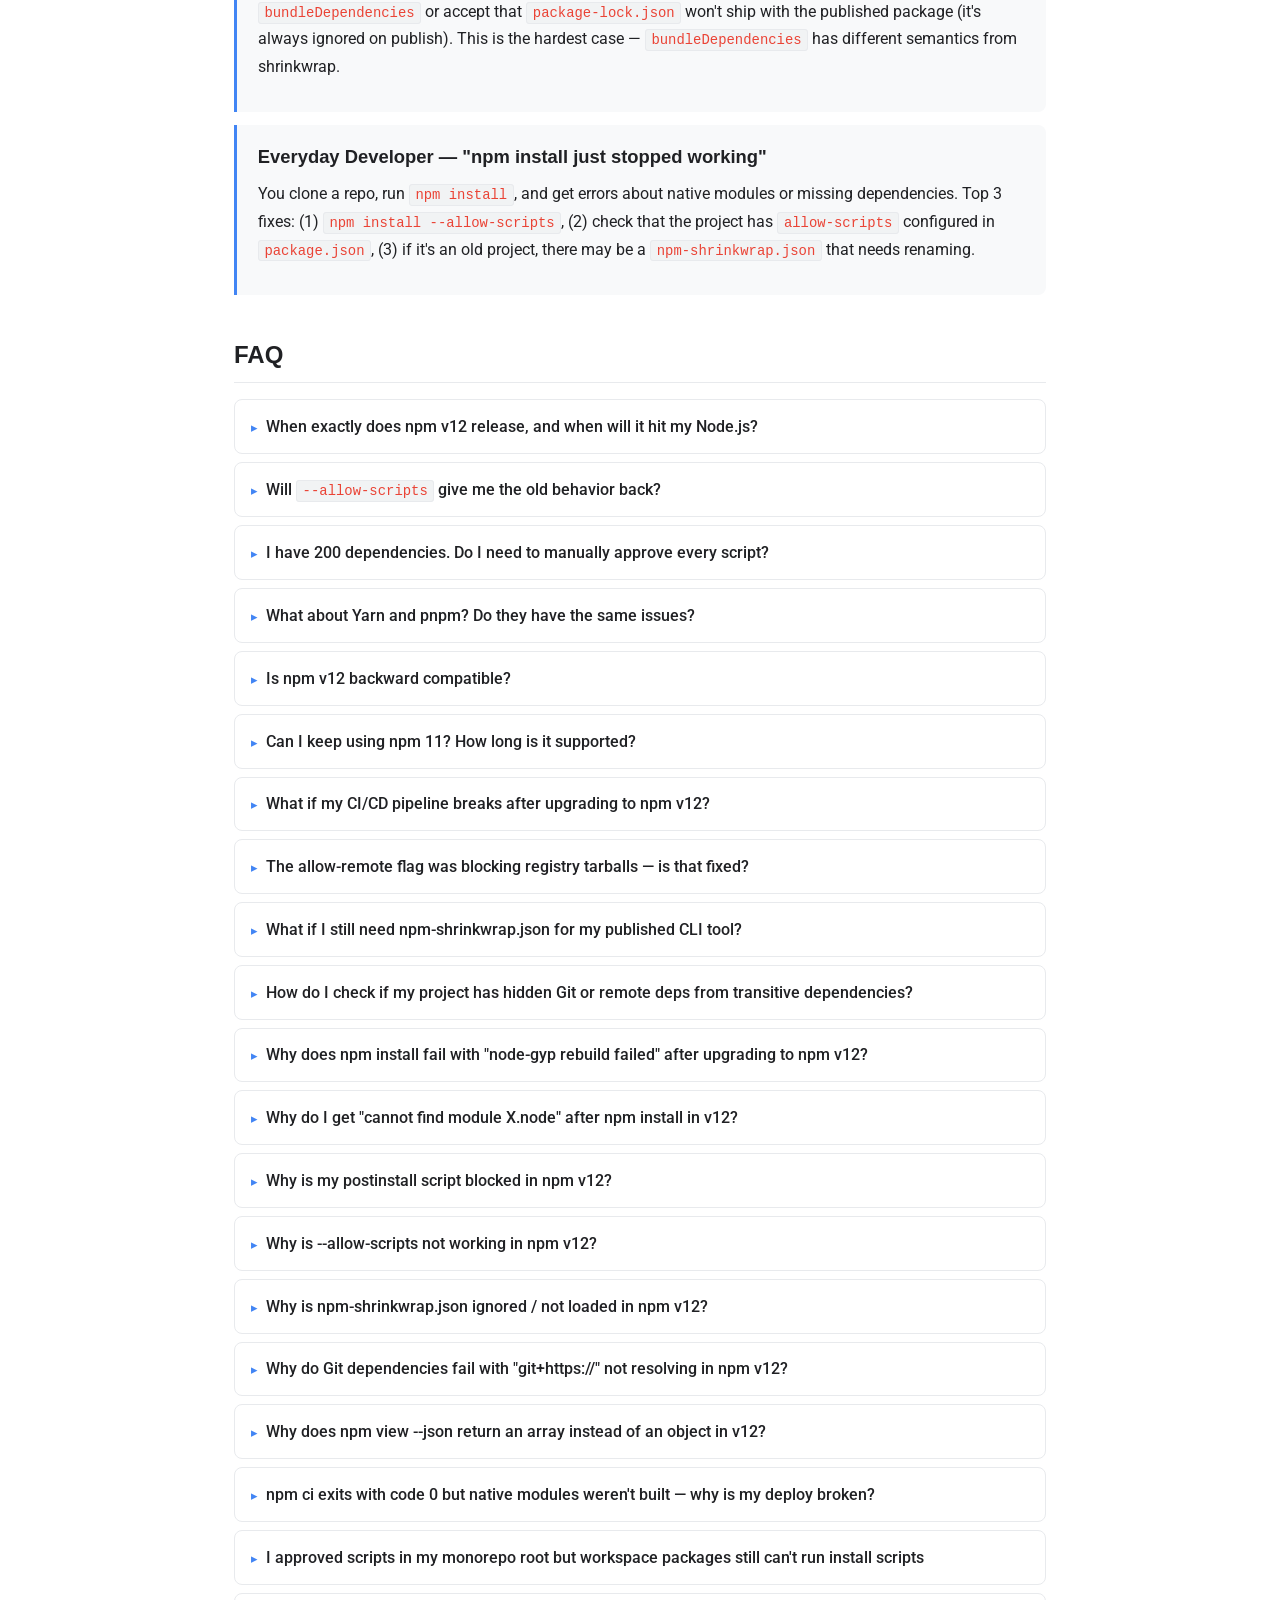
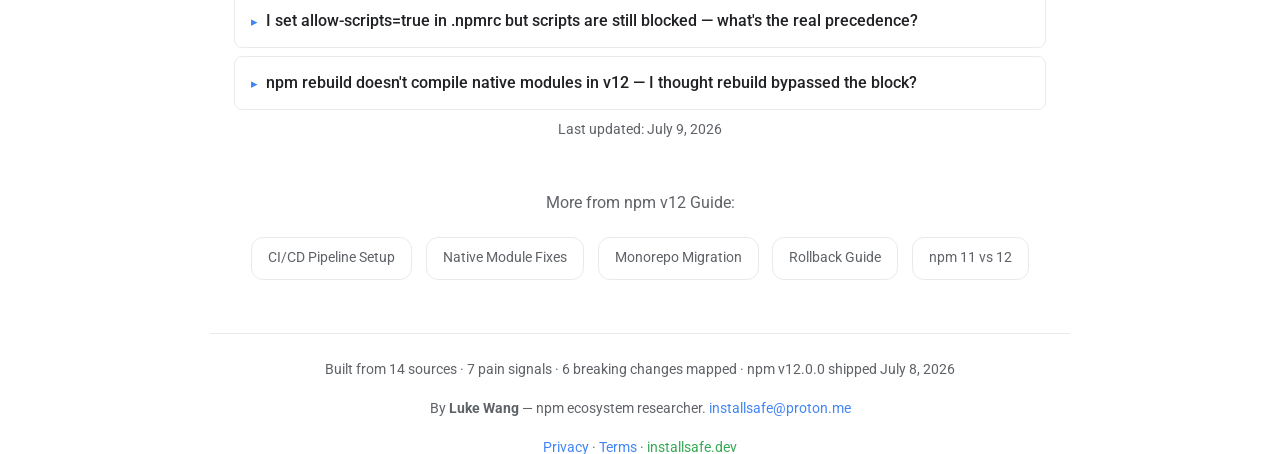
==== commit 5d04f621: "update: add npm v12.0.1 to release timeline (July 10, 2026)" ====
--- a/index.html
+++ b/index.html
@@ -26,7 +26,7 @@
 <link rel="preconnect" href="https://fonts.googleapis.com">
 <link href="https://fonts.googleapis.com/css2?family=Google+Sans:wght@400;500;700&family=Roboto:wght@300;400;500;700&family=Roboto+Mono:wght@400;500&display=swap" rel="stylesheet" media="print" onload="this.media='all'">
 <noscript><link href="https://fonts.googleapis.com/css2?family=Google+Sans:wght@400;500;700&family=Roboto:wght@300;400;500;700&family=Roboto+Mono:wght@400;500&display=swap" rel="stylesheet"></noscript>
-<link rel="stylesheet" href="/css/style.css">
+<link rel="stylesheet" href="/css/style.css?v=2">
 </head>
 <body>
 
@@ -85,6 +85,10 @@
       <tr style="border-bottom:1px solid var(--gray-200);">
         <td style="padding:.6rem .8rem .6rem 0;font-weight:600;white-space:nowrap;"><span class="priority-tag tag-skip" style="margin-right:.4rem;background:#1a3a1a;color:#4ade80;">&#10003;</span> Final</td>
         <td style="padding:.6rem 0;">v12.0.0 — <strong style="color:#4ade80;">shipped July 8, 2026</strong></td>
+      </tr>
+      <tr style="border-bottom:1px solid var(--gray-200);">
+        <td style="padding:.6rem .8rem .6rem 0;font-weight:600;white-space:nowrap;"><span class="priority-tag tag-skip" style="margin-right:.4rem;background:#1a3a1a;color:#4ade80;">&#10003;</span> Patch</td>
+        <td style="padding:.6rem 0;">v12.0.1 — shipped July 10, 2026 (npm view array wrapping fix, sigstore bundling)</td>
       </tr>
       <tr>
         <td style="padding:.6rem .8rem .6rem 0;font-weight:600;white-space:nowrap;"><span style="color:var(--text-muted);">Upcoming</span></td>
--- a/css/style.css
+++ b/css/style.css
@@ -219,7 +219,7 @@
   width: 100%; border-collapse: collapse; margin: 1rem 0 1.5rem; font-size: .9rem;
 }
 .compare-table th {
-  background: var(--gray-100); text-align: left; padding: .65rem .8rem;
+  background: var(--gray-900); color: #fff; text-align: left; padding: .65rem .8rem;
   border: 1px solid var(--gray-200); font-weight: 600;
 }
 .compare-table th:first-child { width: 35%; }
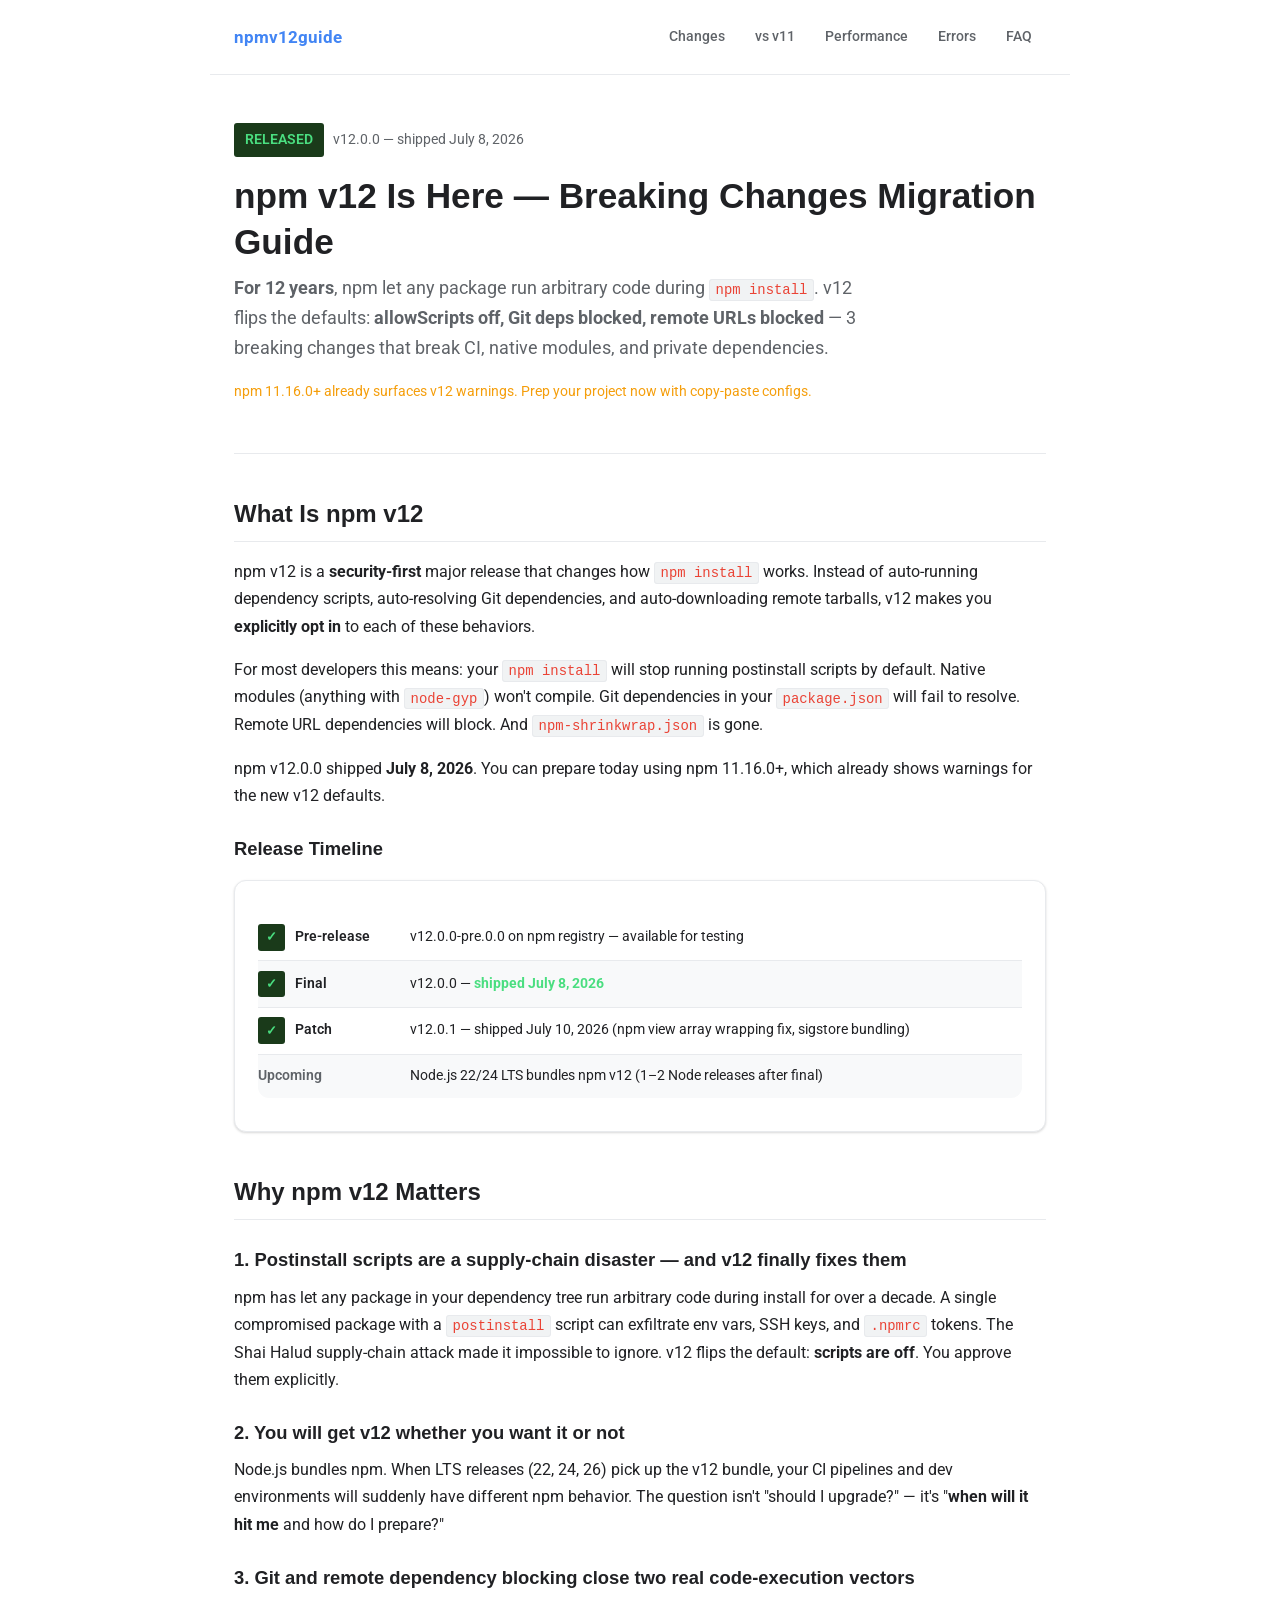
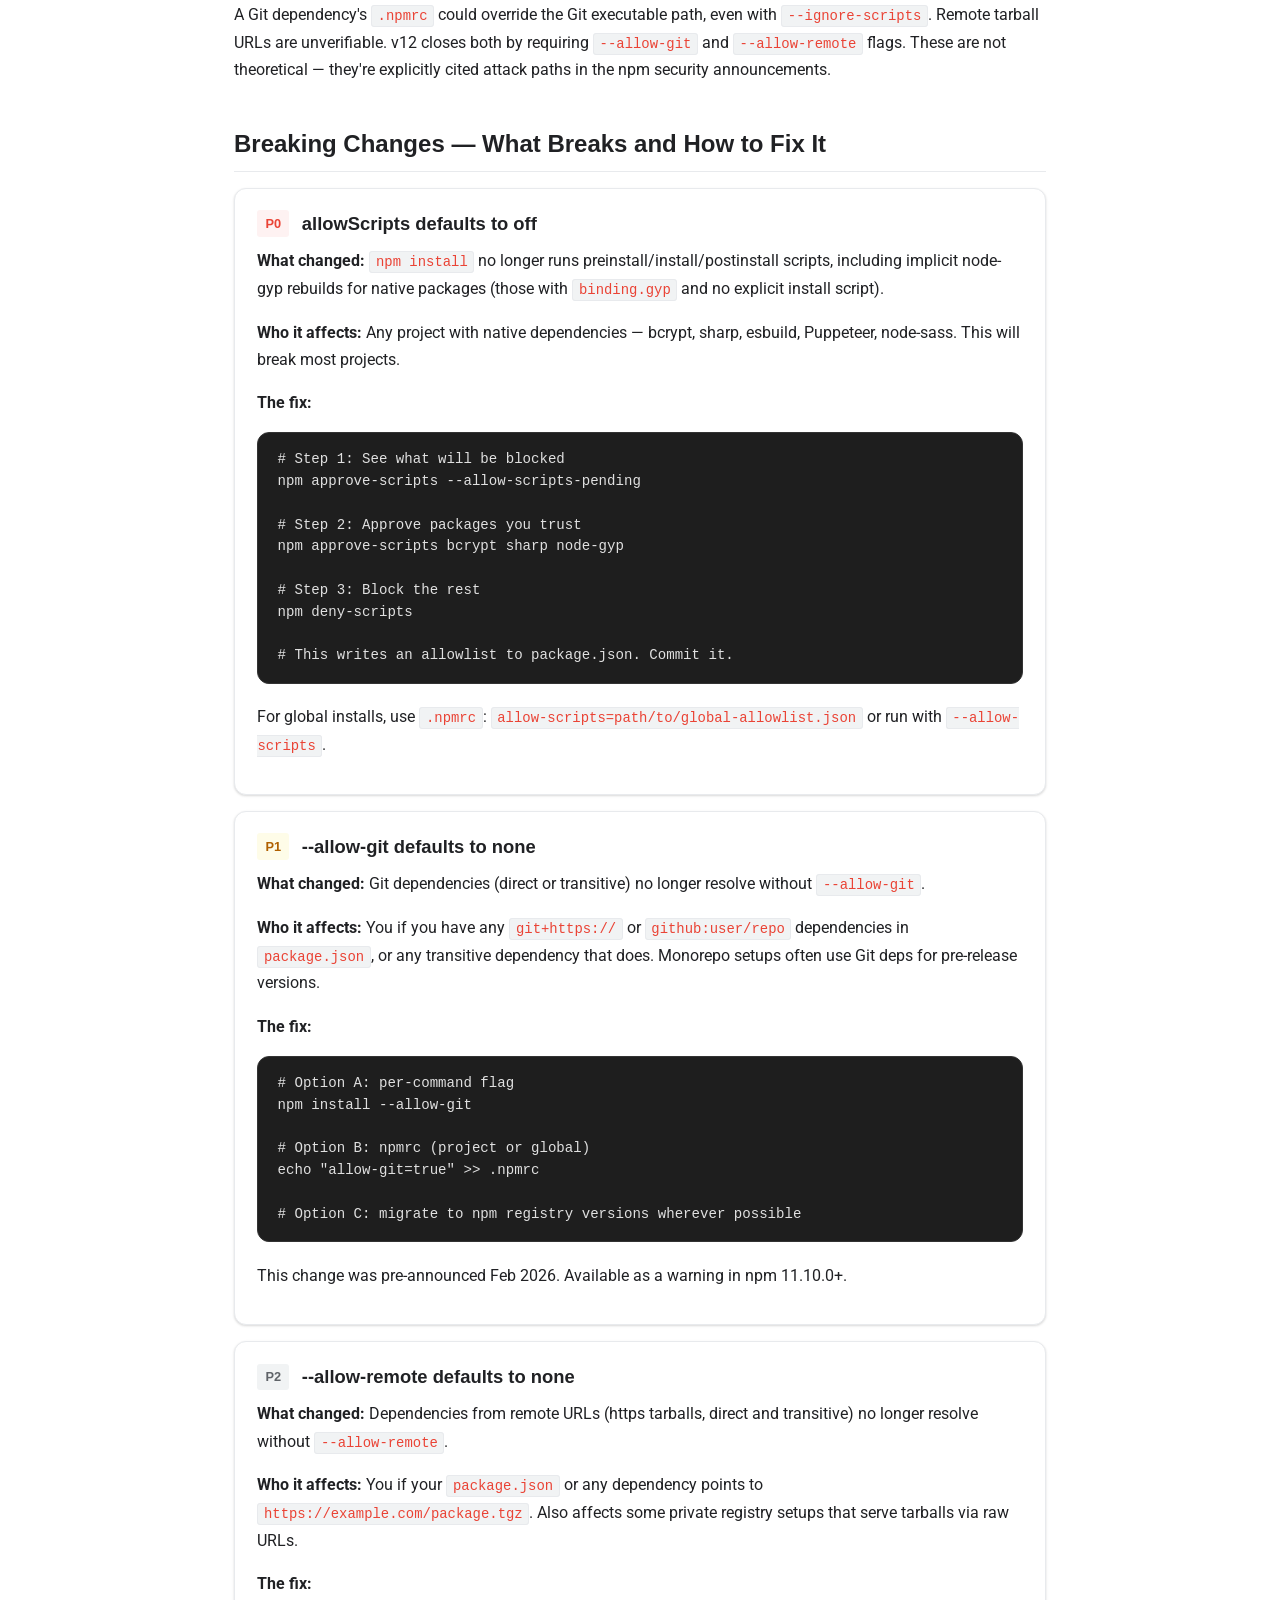
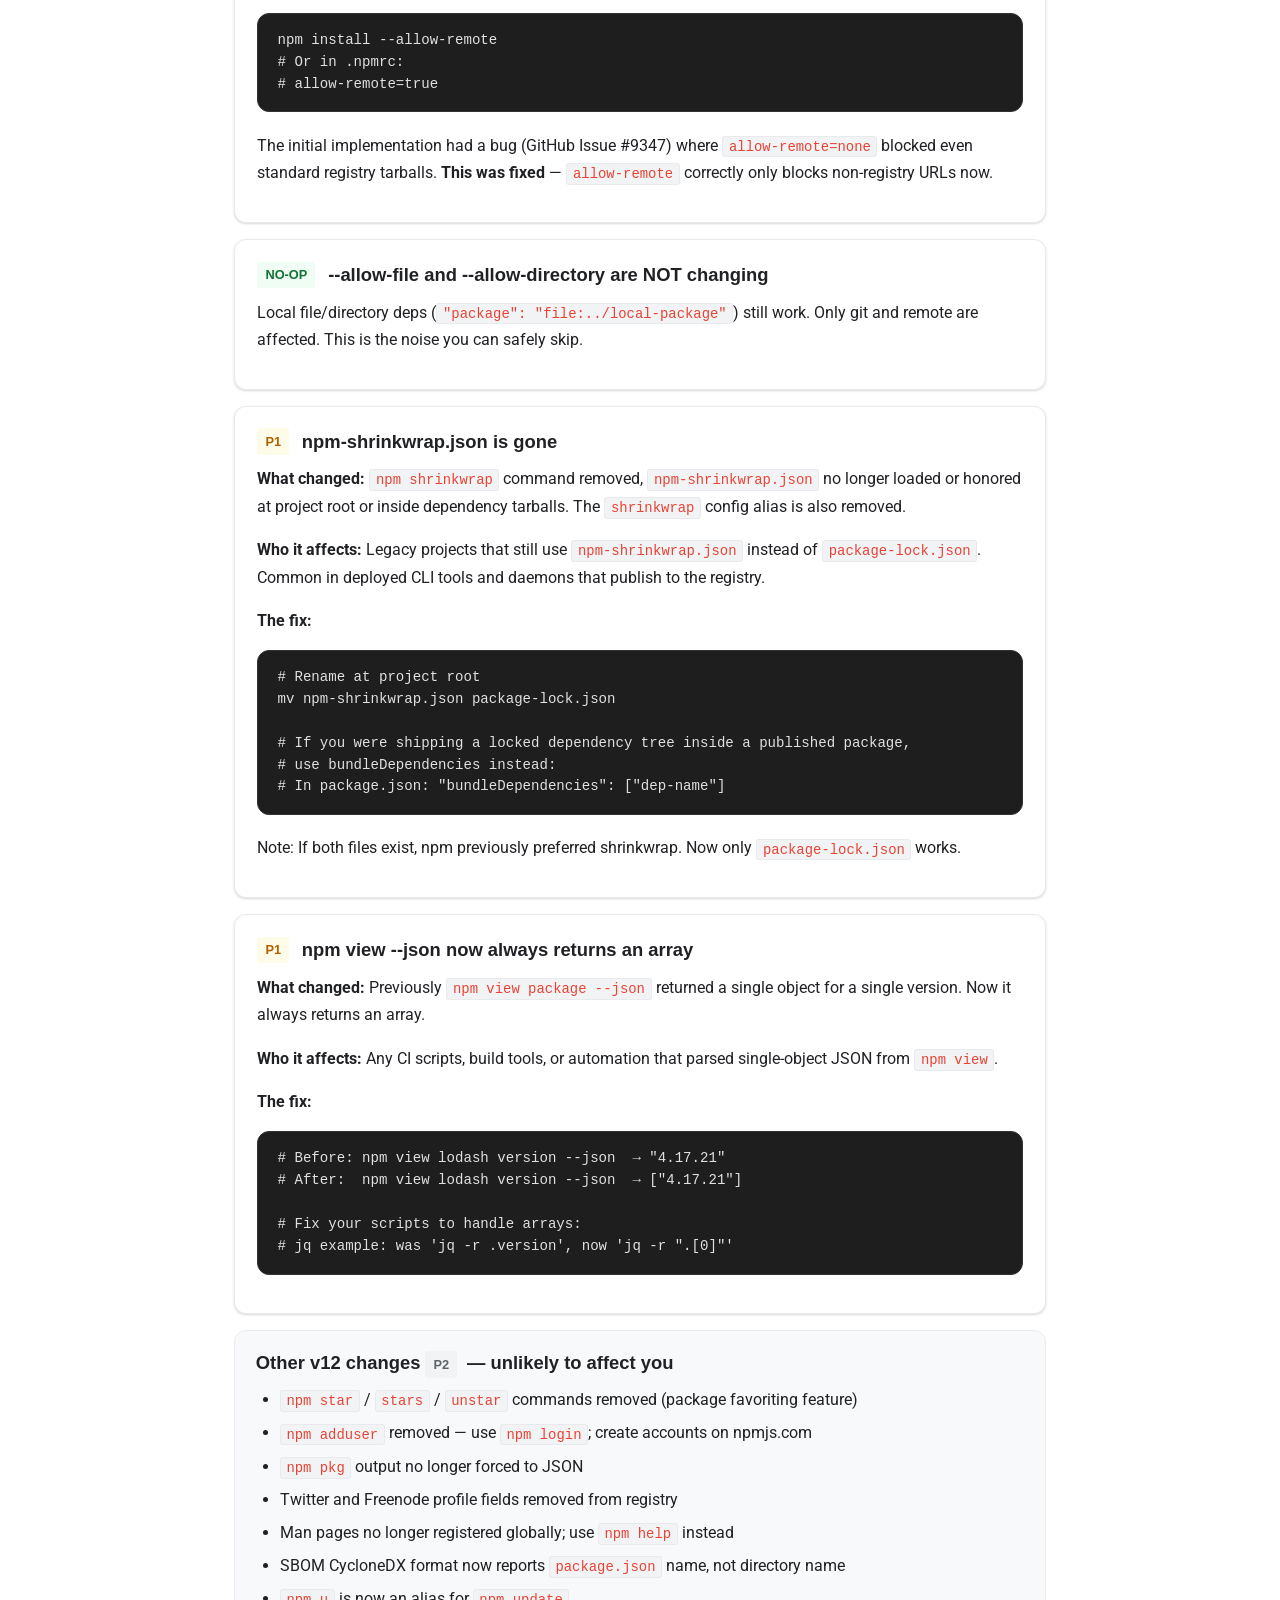
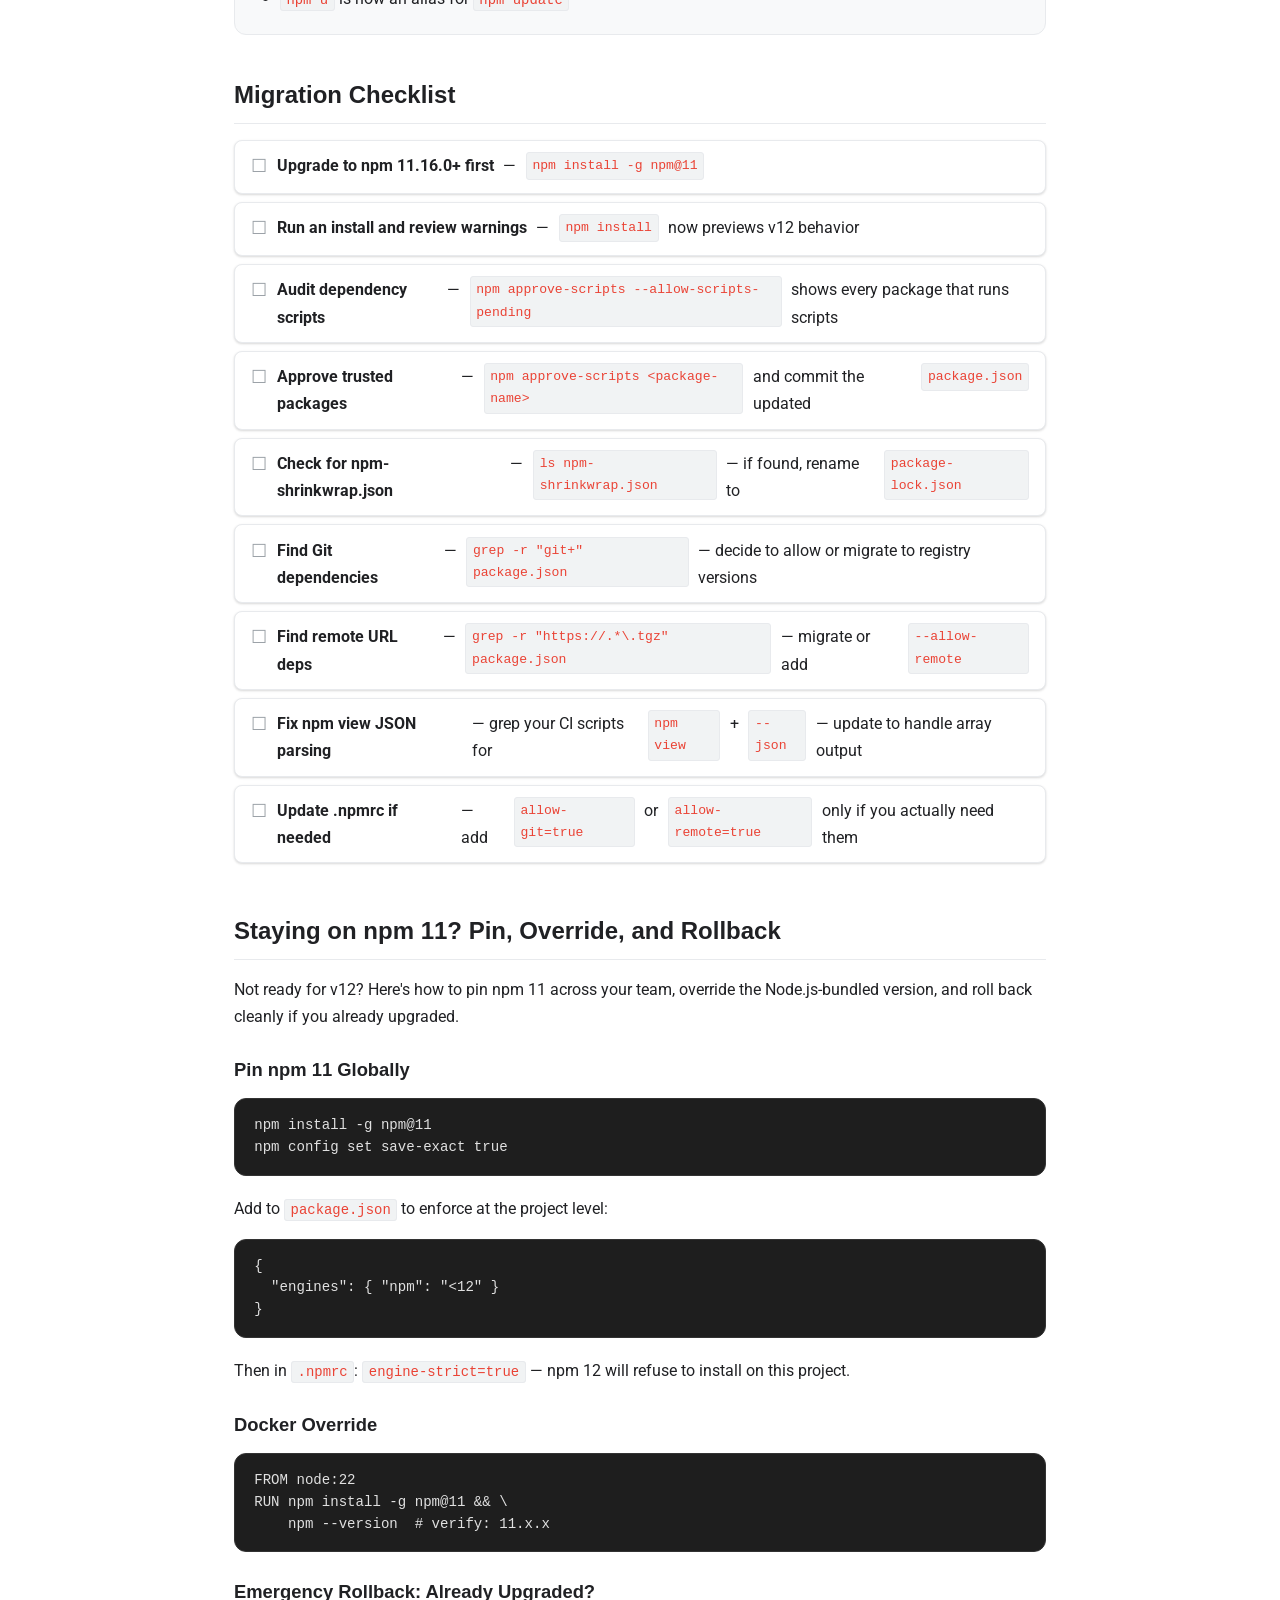
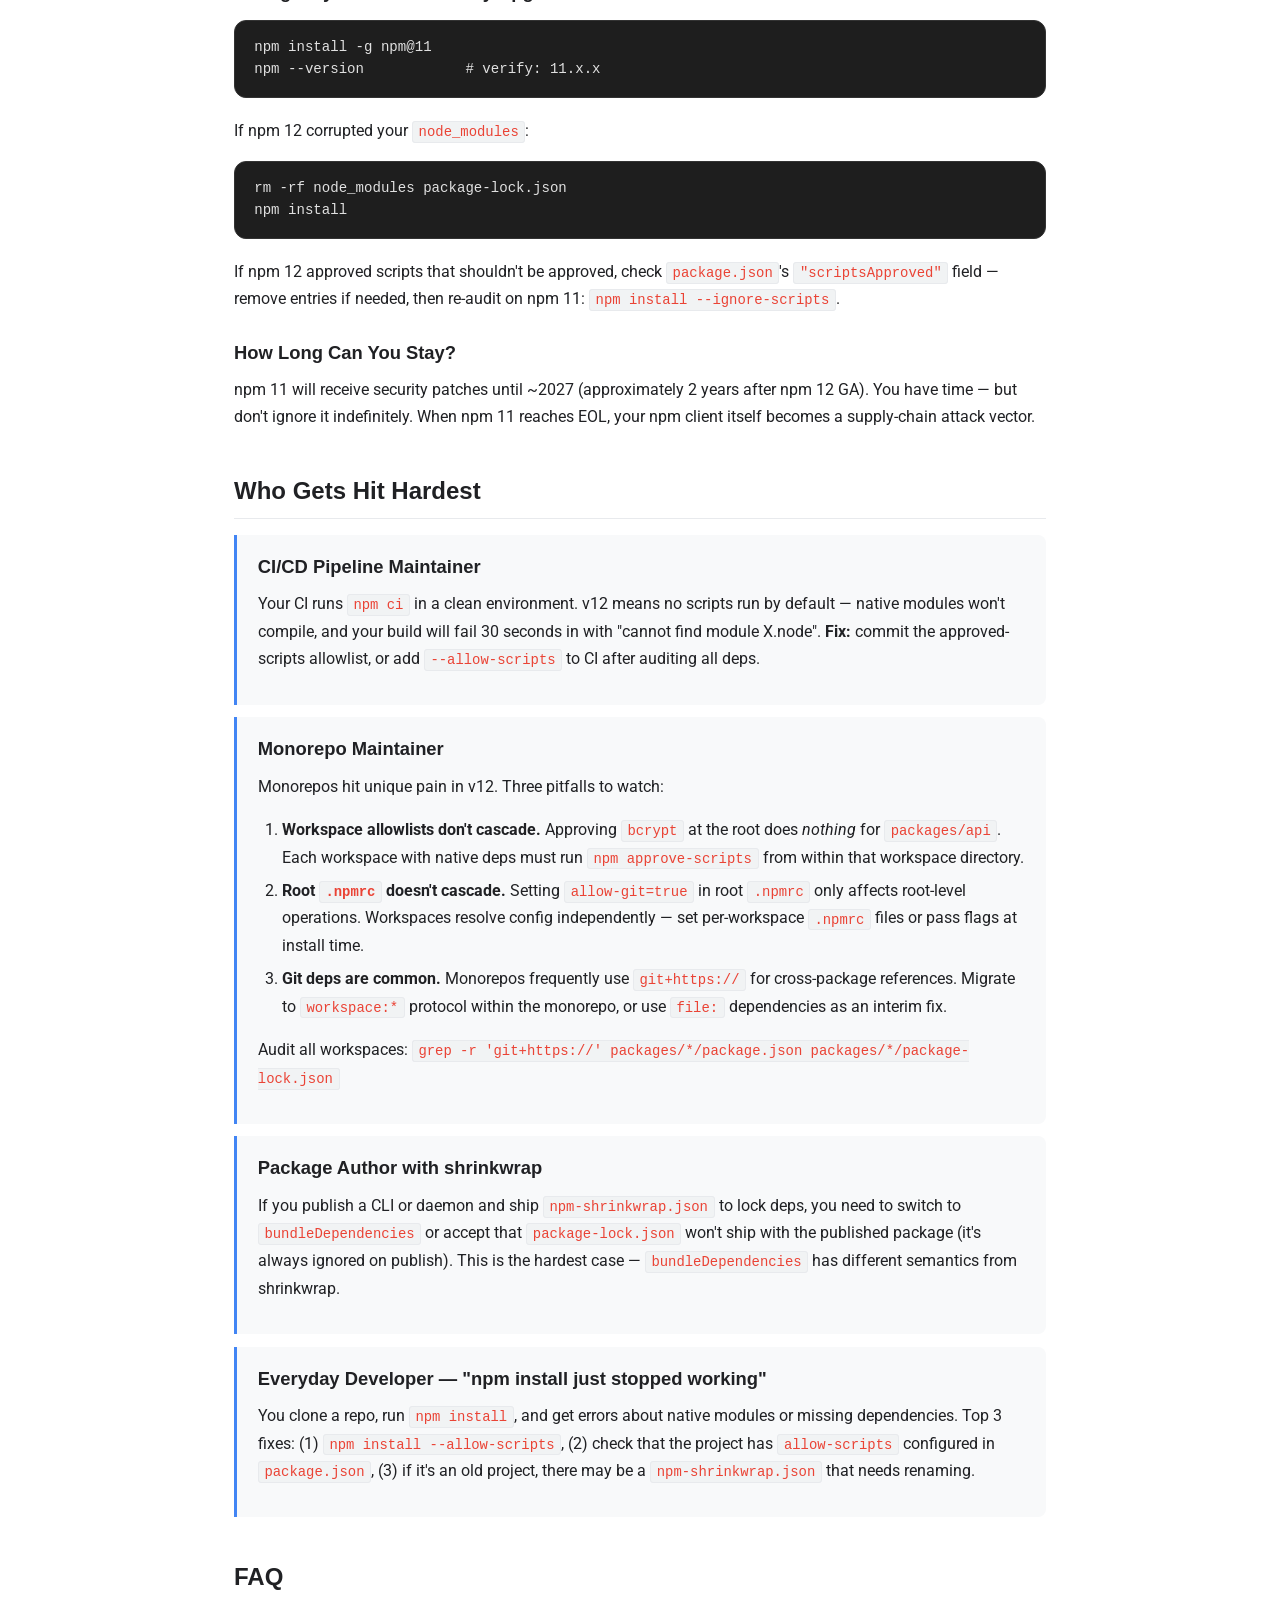
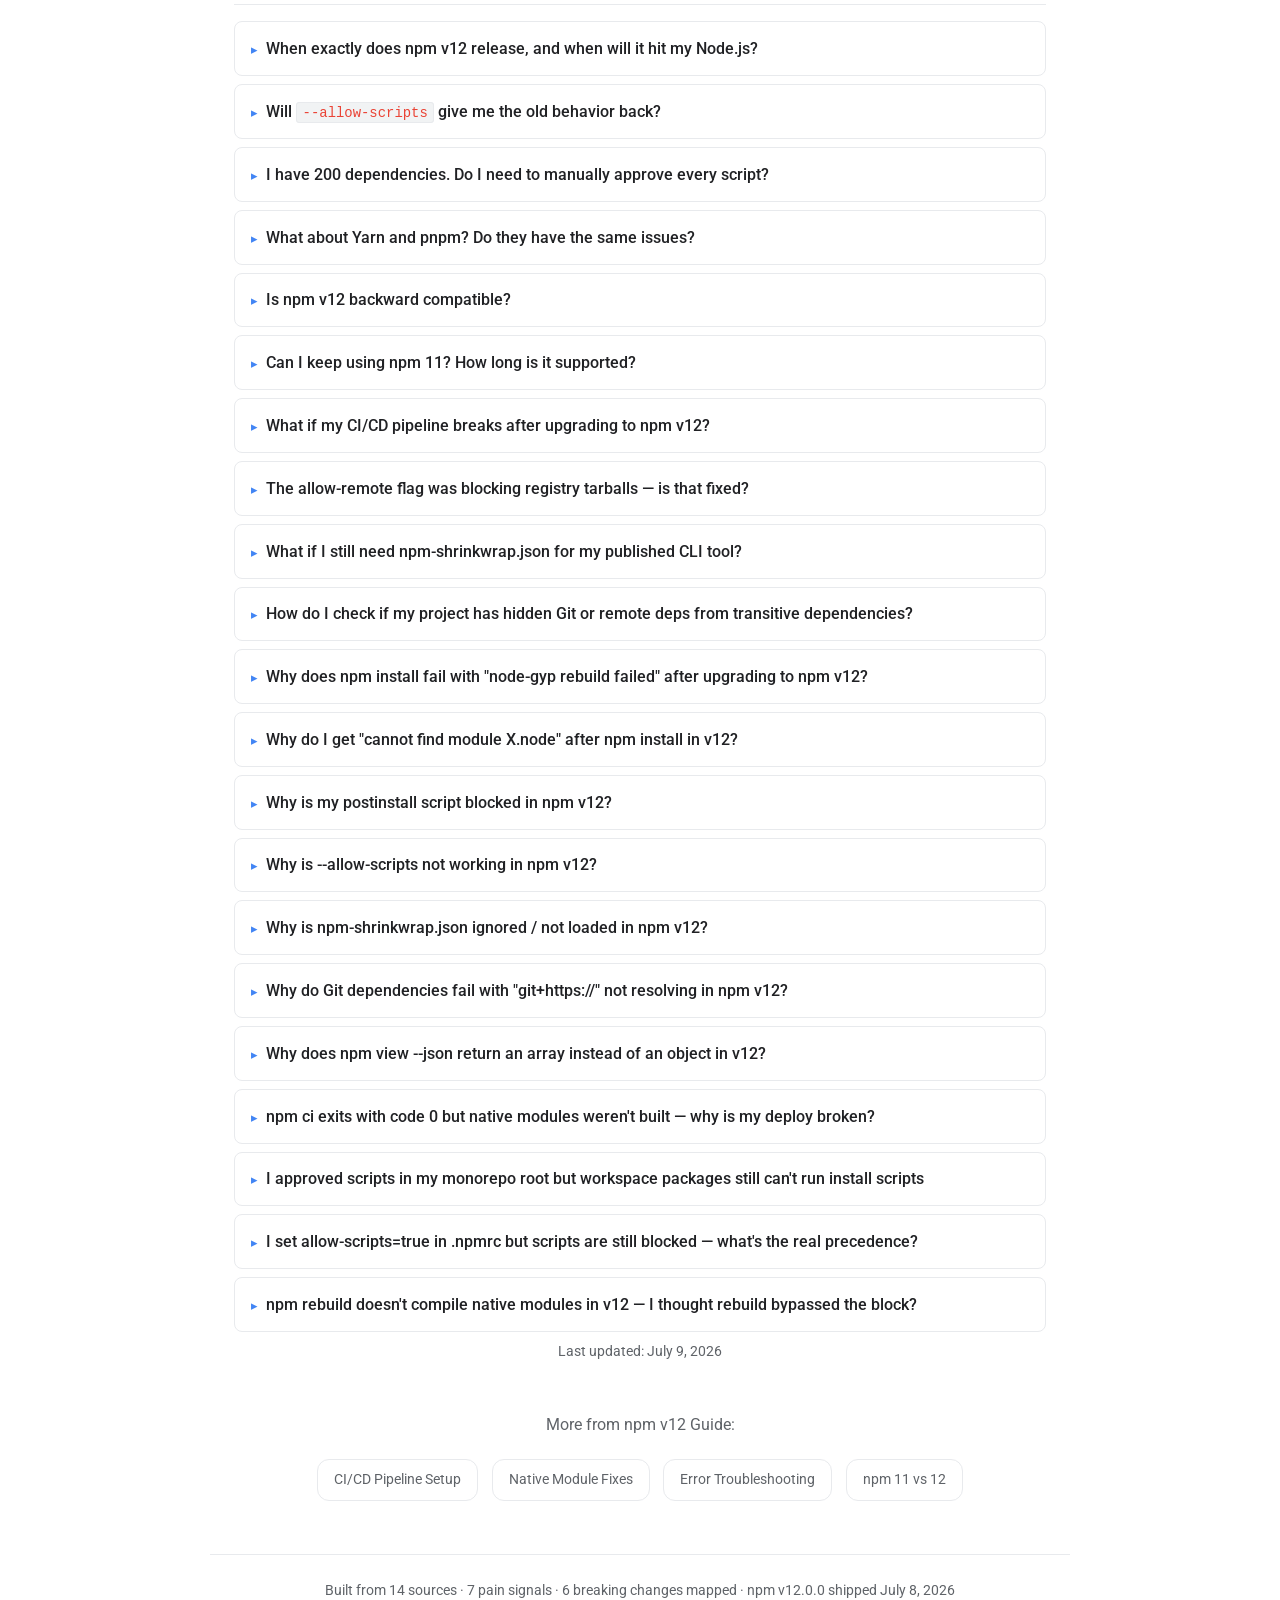
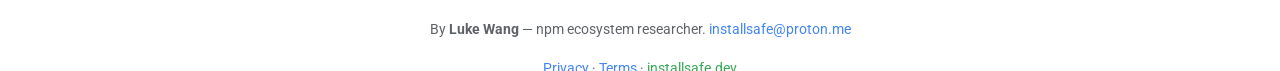
==== commit 5b261c28: "refactor: consolidate 9→6 pages, rewrite native-modules as evergreen Drop /faq/ /rollback/ /monorepo" ====
--- a/index.html
+++ b/index.html
@@ -3,20 +3,20 @@
 <head>
 <meta charset="UTF-8">
 <meta name="viewport" content="width=device-width, initial-scale=1.0">
-<title>npm v12 Breaking Changes — Scripts Are Now Opt-In</title>
-<meta name="description" content="npm 12 stops running lifecycle scripts — postinstall, preinstall, prepare all blocked by default. CI pipelines and Docker builds break silently. Quick fix with --allow-scripts and per-package overrides.">
-<meta property="og:title" content="npm v12 Breaking Changes — Scripts Are Now Opt-In">
-<meta property="og:description" content="npm 12 stops running lifecycle scripts — postinstall, preinstall, prepare all blocked by default. CI pipelines and Docker builds break silently. Quick fix with --allow-scripts.">
+<title>npm v12 Broke Your CI? Here's the Full Migration Guide</title>
+<meta name="description" content="npm v12 blocks install scripts by default. CI passes green, native modules don't compile. Fix: --allow-scripts, approve-scripts, copy-paste CI configs.">
+<meta property="og:title" content="npm v12 Broke Your CI? Here's the Full Migration Guide">
+<meta property="og:description" content="npm v12 blocks install scripts by default. CI passes green, native modules don't compile. Fix: --allow-scripts, approve-scripts, copy-paste CI configs.">
 <meta property="og:type" content="article">
 <meta property="og:url" content="https://installsafe.dev/">
 <meta property="og:site_name" content="npm v12 Guide">
 <meta name="twitter:card" content="summary_large_image">
-<meta name="twitter:title" content="npm v12 Breaking Changes — Scripts Are Now Opt-In">
+<meta name="twitter:title" content="npm v12 Broke Your CI? Here's the Full Migration Guide">
 <meta property="og:image" content="https://installsafe.dev/assets/og-image.png">
 <meta property="og:image:width" content="1200">
 <meta property="og:image:height" content="630">
 <meta name="twitter:image" content="https://installsafe.dev/assets/og-image.png">
-<meta name="twitter:description" content="npm 12 stops running lifecycle scripts — postinstall, preinstall, prepare all blocked by default. CI pipelines and Docker builds break silently. Quick fix with --allow-scripts.">
+<meta name="twitter:description" content="npm v12 blocks install scripts by default. CI passes green, native modules don't compile. Fix: --allow-scripts, approve-scripts, copy-paste CI configs.">
 <link rel="canonical" href="https://installsafe.dev/">
 <link rel="icon" type="image/svg+xml" href="/assets/favicon.svg">
 <link rel="icon" type="image/png" sizes="48x48" href="/assets/favicon-48.png">
@@ -37,7 +37,7 @@
     <a href="/vs-npm-11/">vs v11</a>
     <a href="/performance/">Performance</a>
     <a href="/errors/">Errors</a>
-    <a href="/faq/">FAQ</a>
+    <a href="/#faq">FAQ</a>
   </div>
 </nav>
 
@@ -231,11 +231,36 @@
   <li><strong>Update .npmrc if needed</strong> — add <code>allow-git=true</code> or <code>allow-remote=true</code> only if you actually need them</li>
 </ol>
 
-<div class="rollback">
-  <strong>Quick rollback:</strong>
-  <pre style="margin:.5rem 0 0;background:transparent;border-color:#fecaca;">npm install -g npm@11    # stays on v11 behavior</pre>
-  <p style="margin:.5rem 0 0;font-size:.9rem;color:var(--text-muted);">This is temporary — once Node.js bundles v12, rollback gets harder. <strong>Prepare now.</strong></p>
-</div>
+<section id="rollback" style="margin-top:3rem;">
+<h2>Staying on npm 11? Pin, Override, and Rollback</h2>
+
+<p>Not ready for v12? Here's how to pin npm 11 across your team, override the Node.js-bundled version, and roll back cleanly if you already upgraded.</p>
+
+<h3>Pin npm 11 Globally</h3>
+<pre>npm install -g npm@11
+npm config set save-exact true</pre>
+<p>Add to <code>package.json</code> to enforce at the project level:</p>
+<pre>{
+  "engines": { "npm": "&lt;12" }
+}</pre>
+<p>Then in <code>.npmrc</code>: <code>engine-strict=true</code> — npm 12 will refuse to install on this project.</p>
+
+<h3>Docker Override</h3>
+<pre>FROM node:22
+RUN npm install -g npm@11 &amp;&amp; \
+    npm --version  # verify: 11.x.x</pre>
+
+<h3>Emergency Rollback: Already Upgraded?</h3>
+<pre>npm install -g npm@11
+npm --version            # verify: 11.x.x</pre>
+<p>If npm 12 corrupted your <code>node_modules</code>:</p>
+<pre>rm -rf node_modules package-lock.json
+npm install</pre>
+<p>If npm 12 approved scripts that shouldn't be approved, check <code>package.json</code>'s <code>"scriptsApproved"</code> field — remove entries if needed, then re-audit on npm 11: <code>npm install --ignore-scripts</code>.</p>
+
+<h3>How Long Can You Stay?</h3>
+<p>npm 11 will receive security patches until ~2027 (approximately 2 years after npm 12 GA). You have time — but don't ignore it indefinitely. When npm 11 reaches EOL, your npm client itself becomes a supply-chain attack vector.</p>
+</section>
 </section>
 
 <section id="use-cases">
@@ -248,7 +273,13 @@
 
 <div class="use-case">
   <h3>Monorepo Maintainer</h3>
-  <p>Workspaces, cross-references, and Git dependencies for pre-release packages are common in monorepos. <code>--allow-git</code> will be needed across the entire tree if any package has a Git dep. Check your root and all sub-package <code>package.json</code> files.</p>
+  <p>Monorepos hit unique pain in v12. Three pitfalls to watch:</p>
+  <ol>
+    <li><strong>Workspace allowlists don't cascade.</strong> Approving <code>bcrypt</code> at the root does <em>nothing</em> for <code>packages/api</code>. Each workspace with native deps must run <code>npm approve-scripts</code> from within that workspace directory.</li>
+    <li><strong>Root <code>.npmrc</code> doesn't cascade.</strong> Setting <code>allow-git=true</code> in root <code>.npmrc</code> only affects root-level operations. Workspaces resolve config independently — set per-workspace <code>.npmrc</code> files or pass flags at install time.</li>
+    <li><strong>Git deps are common.</strong> Monorepos frequently use <code>git+https://</code> for cross-package references. Migrate to <code>workspace:*</code> protocol within the monorepo, or use <code>file:</code> dependencies as an interim fix.</li>
+  </ol>
+  <p>Audit all workspaces: <code>grep -r 'git+https://' packages/*/package.json packages/*/package-lock.json</code></p>
 </div>
 
 <div class="use-case">
@@ -378,8 +409,7 @@
   <p style="color:var(--text-muted);">More from npm v12 Guide:</p>
   <a href="/ci-cd/" class="back-link" style="margin:.3rem;">CI/CD Pipeline Setup</a>
   <a href="/native-modules/" class="back-link" style="margin:.3rem;">Native Module Fixes</a>
-  <a href="/monorepo/" class="back-link" style="margin:.3rem;">Monorepo Migration</a>
-  <a href="/rollback/" class="back-link" style="margin:.3rem;">Rollback Guide</a>
+  <a href="/errors/" class="back-link" style="margin:.3rem;">Error Troubleshooting</a>
   <a href="/vs-npm-11/" class="back-link" style="margin:.3rem;">npm 11 vs 12</a>
 </section>
 
